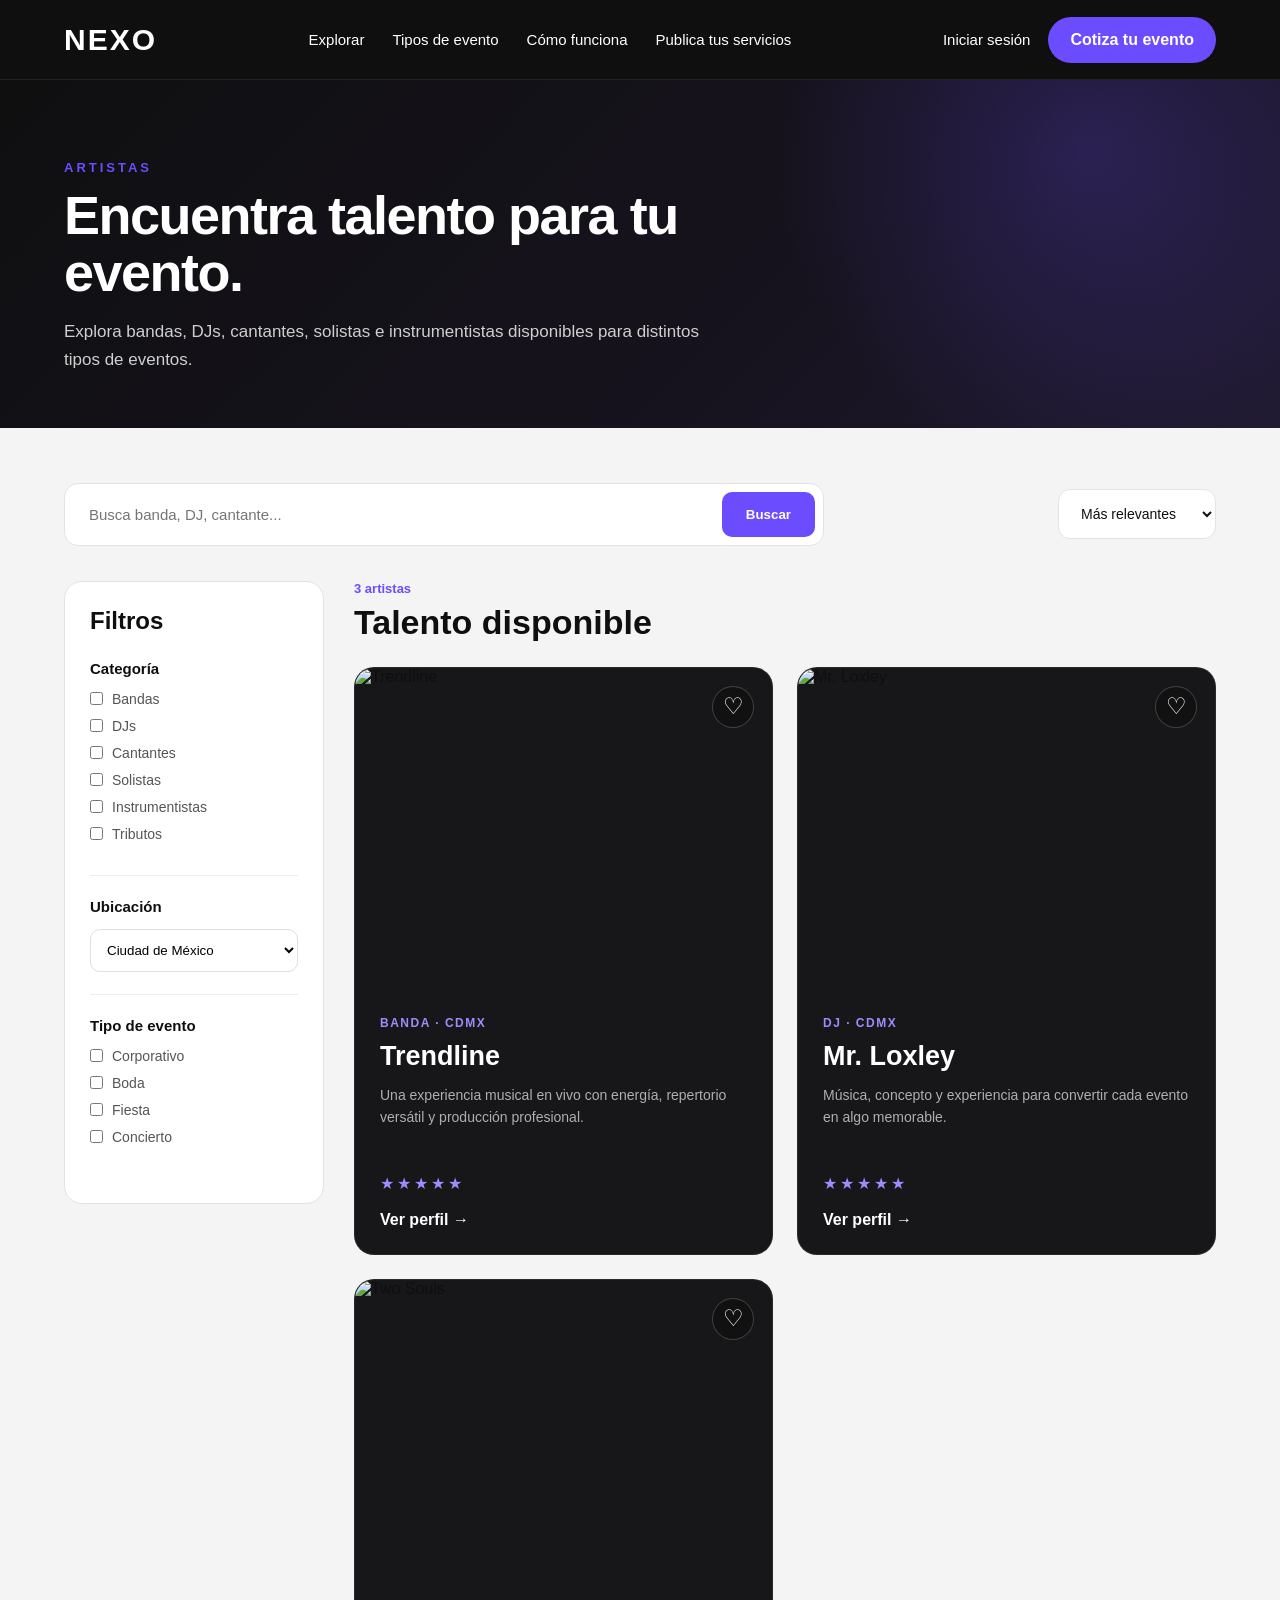
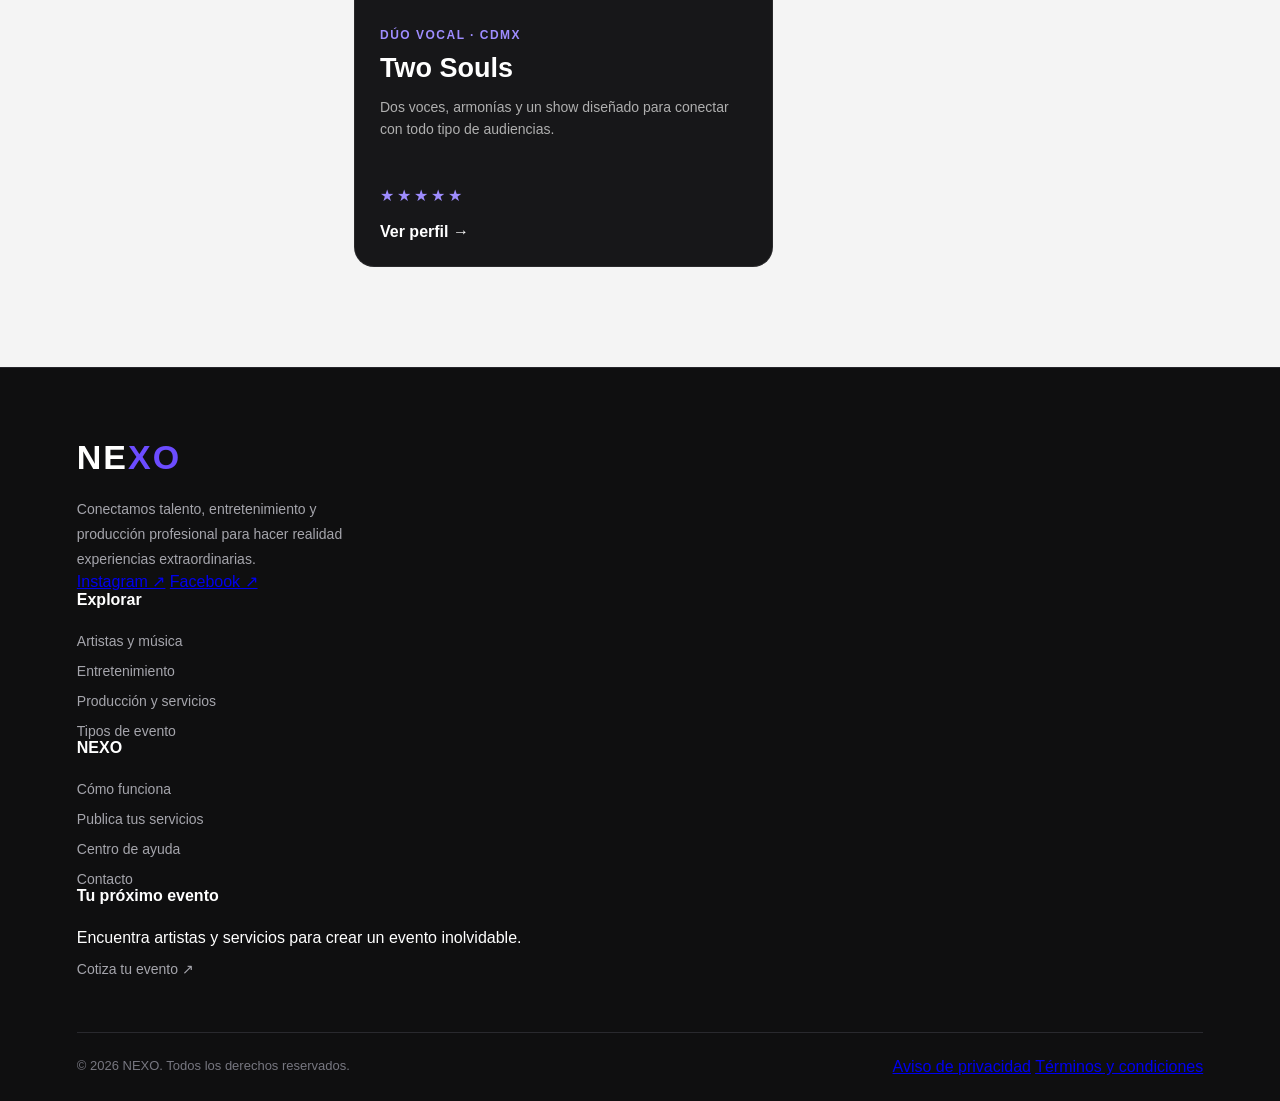
==== pages/artistas.html @ db13a24a "Add files via upload" ====
<!DOCTYPE html>
<html lang="es">

<head>
    <meta charset="UTF-8">
    <meta name="viewport" content="width=device-width, initial-scale=1.0">

    <title>Artistas | NEXO</title>

    <link rel="stylesheet" href="../estilos.css">
</head>

<body>

    <header class="header">

        <a href="../index.html" class="logo">
            NEXO
        </a>

        <nav class="nav">
            <a href="explorar.html">Explorar</a>
            <a href="eventos.html">Tipos de evento</a>
            <a href="como-funciona.html">Cómo funciona</a>
            <a href="proveedores.html">Publica tus servicios</a>
        </nav>

        <div class="header-actions">

            <a href="login.html" class="login">
                Iniciar sesión
            </a>

            <a href="cotizar.html" class="btn-cotizar">
                Cotiza tu evento
            </a>

        </div>

    </header>

    <main>

        <section class="artistas-listado-hero">

            <div class="artistas-listado-contenido">

                <p class="seccion-etiqueta">
                    ARTISTAS
                </p>

                <h1>
                    Encuentra talento para tu evento.
                </h1>

                <p>
                    Explora bandas, DJs, cantantes, solistas e instrumentistas
                    disponibles para distintos tipos de eventos.
                </p>

            </div>

        </section>
		
		<section class="artistas-resultados">

    <div class="artistas-resultados-contenido">

        <div class="artistas-toolbar">

            <div class="artistas-buscador">

                <input
                    type="text"
                    placeholder="Busca banda, DJ, cantante..."
                >

                <button type="button">
                    Buscar
                </button>

            </div>

            <select class="artistas-orden">
                <option>Más relevantes</option>
                <option>Mejor valorados</option>
                <option>Más recientes</option>
            </select>

        </div>


        <div class="artistas-layout">

            <aside class="artistas-filtros">

                <h2>Filtros</h2>

                <div class="filtro-grupo">

                  <h3>Categoría</h3>

                    <label>
                        <input type="checkbox">
                      Bandas
                  </label>

                    <label>
                        <input type="checkbox">
                        DJs
                  </label>

                    <label>
                        <input type="checkbox">
                        Cantantes
                    </label>

                    <label>
                        <input type="checkbox">
                        Solistas
                    </label>

                    <label>
                        <input type="checkbox">
                        Instrumentistas
                    </label>

                    <label>
                        <input type="checkbox">
                        Tributos
                    </label>

                </div>


                <div class="filtro-grupo">

                    <h3>Ubicación</h3>

                    <select>
                        <option>Ciudad de México</option>
                        <option>Estado de México</option>
                        <option>Querétaro</option>
                        <option>Puebla</option>
                    </select>

                </div>


                <div class="filtro-grupo">

                    <h3>Tipo de evento</h3>

                    <label>
                        <input type="checkbox">
                        Corporativo
                    </label>

                    <label>
                        <input type="checkbox">
                        Boda
                    </label>

                    <label>
                        <input type="checkbox">
                        Fiesta
                    </label>

                    <label>
                        <input type="checkbox">
                        Concierto
                    </label>

                </div>

            </aside>


            <div class="artistas-lista">

                <div class="resultados-header">

                    <div>
                        <span class="resultado-cantidad">
                            3 artistas
                        </span>

                        <h2>
                            Talento disponible
                        </h2>
                    </div>
    </div>
			
			<div class="artistas-grid">
				
				<!--TRENDLINE -->

    <article class="artista-card">

        <div class="artista-imagen">

            <img src="../assets/images/trendline.png" alt="Trendline">

            <button class="favorito">
                ♡
            </button>

        </div>

        <div class="artista-info">

            <span class="artista-categoria">
                BANDA · CDMX
            </span>

            <h3>Trendline</h3>

            <p>
                Una experiencia musical en vivo con energía,
                repertorio versátil y producción profesional.
            </p>

            <div class="artista-rating">
                ★★★★★
            </div>

            <a href="perfil-artista.html">
                Ver perfil →
            </a>

        </div>

    </article>
	
				<!--MR. LOXLEY -->

    <article class="artista-card">

        <div class="artista-imagen">

            <img src="../assets/images/mr-loxley.jpg" alt="Mr. Loxley">

            <button class="favorito">
                ♡
            </button>

        </div>

        <div class="artista-info">

            <span class="artista-categoria">
                DJ · CDMX
            </span>

            <h3>Mr. Loxley</h3>

            <p>
                Música, concepto y experiencia para convertir
                cada evento en algo memorable.
            </p>

            <div class="artista-rating">
                ★★★★★
            </div>

            <a href="perfil-artista.html">
                Ver perfil →
            </a>

        </div>

    </article>


				<!--TWO SOULS -->
				
    <article class="artista-card">

        <div class="artista-imagen">

            <img src="../assets/images/two-souls.jpg" alt="Two Souls">

            <button class="favorito">
                ♡
            </button>

        </div>

        <div class="artista-info">

            <span class="artista-categoria">
                DÚO VOCAL · CDMX
            </span>

            <h3>Two Souls</h3>

            <p>
                Dos voces, armonías y un show diseñado
                para conectar con todo tipo de audiencias.
            </p>

            <div class="artista-rating">
                ★★★★★
            </div>

            <a href="perfil-artista.html">
                Ver perfil →
            </a>

        </div>

    </article>

</div>

</section>

    </main>
		
		<!-- =====================================
     FOOTER NEXO
===================================== -->

<footer class="nexo-footer">

    <div class="nexo-footer-contenedor">

        <div class="nexo-footer-grid">

            <!-- MARCA -->
            <div class="nexo-footer-marca">

                <a href="../index.html" class="nexo-footer-logo">
                    NE<span>XO</span>
                </a>

                <p>
                    Conectamos talento, entretenimiento y
                    producción profesional para hacer
                    realidad experiencias extraordinarias.
                </p>

                <div class="nexo-footer-redes">
                    <a href="#" aria-label="Instagram">Instagram ↗</a>
                    <a href="#" aria-label="Facebook">Facebook ↗</a>
                </div>

            </div>

            <!-- EXPLORAR -->
            <div class="nexo-footer-columna">

                <h3>Explorar</h3>

                <a href="artistas.html">Artistas y música</a>
                <a href="explorar.html?categoria=entretenimiento">Entretenimiento</a>
                <a href="produccion.html">Producción y servicios</a>
                <a href="eventos.html">Tipos de evento</a>

            </div>

            <!-- NEXO -->
            <div class="nexo-footer-columna">

                <h3>NEXO</h3>

                <a href="como-funciona.html">Cómo funciona</a>
                <a href="proveedores.html">Publica tus servicios</a>
                <a href="ayuda.html">Centro de ayuda</a>
                <a href="contacto.html">Contacto</a>

            </div>

            <!-- CONTRATACIÓN -->
            <div class="nexo-footer-columna">

                <h3>Tu próximo evento</h3>

                <p>
                    Encuentra artistas y servicios
                    para crear un evento inolvidable.
                </p>

                <a href="cotizar.html" class="nexo-footer-boton">
                    Cotiza tu evento ↗
                </a>

            </div>

        </div>

        <div class="nexo-footer-inferior">

            <p>© 2026 NEXO. Todos los derechos reservados.</p>

            <div>
                <a href="privacidad.html">Aviso de privacidad</a>
                <a href="terminos.html">Términos y condiciones</a>
            </div>

        </div>

    </div>

</footer>
	

</body>

</html>
---- estilos.css ----
/* =========================
   NEXO - ESTILOS GENERALES
========================= */

* {
    margin: 0;
    padding: 0;
    box-sizing: border-box;
}

body {
    background-color: #0F0F10;
    color: #FFFFFF;
    font-family: Arial, sans-serif;
}

h1 {
    color: #9E8CFF;
}

/* =========================
   HEADER
========================= */

.header {
    width: 100%;
    min-height: 80px;
    padding: 0 5%;
    display: flex;
    align-items: center;
    justify-content: space-between;
    gap: 30px;
    background-color: #0F0F10;
    border-bottom: 1px solid rgba(255, 255, 255, 0.08);
}

.logo {
    color: #FFFFFF;
    text-decoration: none;
    font-size: 30px;
    font-weight: 800;
    letter-spacing: 2px;
}

.nav {
    display: flex;
    align-items: center;
    gap: 28px;
}

.nav a {
    color: #FFFFFF;
    text-decoration: none;
    font-size: 15px;
    transition: 0.3s;
}

.nav a:hover {
    color: #9E8CFF;
}

.header-actions {
    display: flex;
    align-items: center;
    gap: 18px;
}

.login {
    color: #FFFFFF;
    text-decoration: none;
    font-size: 15px;
}

.btn-cotizar {
    background-color: #6C4CFF;
    color: #FFFFFF;
    text-decoration: none;
    padding: 14px 22px;
    border-radius: 999px;
    font-weight: 600;
    transition: 0.3s;
}

.btn-cotizar:hover {
    background-color: #9E8CFF;
}


/* =========================
   HERO
========================= */

.hero {
    min-height: 620px;
    padding: 90px 5%;
    display: flex;
    align-items: center;
    background:
        radial-gradient(circle at 80% 20%, rgba(108, 76, 255, 0.35), transparent 30%),
        linear-gradient(135deg, #0F0F10 0%, #17131F 55%, #211A33 100%);
}

.hero-contenido {
    width: 100%;
    max-width: 1180px;
    margin: 0 auto;
}

.hero-etiqueta {
    margin-bottom: 18px;
    color: #9E8CFF;
    font-size: 14px;
    font-weight: 700;
    letter-spacing: 3px;
}

.hero h1 {
    max-width: 850px;
    margin-bottom: 24px;
    color: #FFFFFF;
    font-size: 68px;
    line-height: 1.05;
    letter-spacing: -2px;
}

.hero-texto {
    max-width: 620px;
    margin-bottom: 42px;
    color: #CFCFCF;
    font-size: 20px;
    line-height: 1.5;
}

/* BUSCADOR DEL HERO */

.buscador {
    max-width: 1000px;
    padding: 12px;
    display: flex;
    align-items: center;
    gap: 10px;
    background-color: #FFFFFF;
    border-radius: 18px;
}

.campo-busqueda {
    flex: 1;
    padding: 4px 18px;
}

.campo-busqueda + .campo-busqueda {
    border-left: 1px solid #E4E4E4;
}

.campo-busqueda label {
    display: block;
    margin-bottom: 6px;
    color: #0F0F10;
    font-size: 13px;
    font-weight: 700;
}

.campo-busqueda input {
    width: 100%;
    border: none;
    outline: none;
    color: #0F0F10;
    font-size: 16px;
}

.campo-busqueda input::placeholder {
    color: #8B8B8B;
}

.buscador button {
    min-width: 140px;
    padding: 18px 24px;
    border: none;
    border-radius: 12px;
    background-color: #6C4CFF;
    color: #FFFFFF;
    font-size: 15px;
    font-weight: 700;
    cursor: pointer;
}

.buscador button:hover {
    background-color: #9E8CFF;
}

/* =========================
   CATEGORÍAS
========================= */

.categorias {
    padding: 100px 5%;
    background-color: #F4F4F4;
    color: #0F0F10;
}

.categorias-contenido {
    max-width: 1180px;
    margin: 0 auto;
}

.seccion-etiqueta {
    margin-bottom: 12px;
    color: #6C4CFF;
    font-size: 13px;
    font-weight: 700;
    letter-spacing: 3px;
}

.categorias h2 {
    max-width: 650px;
    margin-bottom: 50px;
    font-size: 46px;
    line-height: 1.1;
    letter-spacing: -1px;
}

/* CONTENEDOR DE TARJETAS */

.categorias-grid {
    display: grid;
    grid-template-columns: repeat(4, 1fr);
    gap: 18px;
}

/* TARJETA */

.categoria-card {
    min-height: 280px;
    padding: 30px;
    display: flex;
    flex-direction: column;
    background-color: #FFFFFF;
    border: 1px solid #E6E6E6;
    border-radius: 18px;
    transition: 0.3s;
    cursor: pointer;
}

.categoria-card:hover {
    transform: translateY(-8px);
    border-color: #9E8CFF;
    box-shadow: 0 18px 40px rgba(15, 15, 16, 0.10);
}

/* NÚMEROS */

.categoria-numero {
    margin-bottom: auto;
    color: #6C4CFF;
    font-size: 14px;
    font-weight: 700;
}

/* TÍTULO */

.categoria-card h3 {
    margin-bottom: 12px;
    font-size: 25px;
}

/* DESCRIPCIÓN */

.categoria-card p {
    color: #686868;
    font-size: 15px;
    line-height: 1.6;
}

/* =========================
   ARTISTAS DESTACADOS
========================= */

.artistas-destacados {
    padding: 100px 5%;
    background-color: #0F0F10;
}

.artistas-contenido {
    max-width: 1180px;
    margin: 0 auto;
}

/* ENCABEZADO */

.artistas-header {
    margin-bottom: 45px;
    display: flex;
    align-items: end;
    justify-content: space-between;
    gap: 20px;
}

.artistas-header h2 {
    margin-top: 8px;
    color: #FFFFFF;
    font-size: 46px;
    line-height: 1.1;
}

.ver-todos {
    color: #9E8CFF;
    text-decoration: none;
    font-weight: 600;
}

.ver-todos:hover {
    color: #FFFFFF;
}

/* GRID */

.artistas-grid {
    display: grid;
    grid-template-columns: repeat(3, 1fr);
    gap: 24px;
}

/* TARJETAS */

.artista-card {
    overflow: hidden;
    background-color: #171719;
    border: 1px solid rgba(255, 255, 255, 0.08);
    border-radius: 20px;
    transition: 0.3s;
}

.artista-card:hover {
    transform: translateY(-8px);
    border-color: rgba(158, 140, 255, 0.45);
}

/* FOTO */

.artista-imagen {
    position: relative;
    height: 320px;
    overflow: hidden;
}

.artista-imagen img {
    width: 100%;
    height: 100%;
    object-fit: cover;
    display: block;
    transition: 0.4s;
}

.artista-card:hover .artista-imagen img {
    transform: scale(1.04);
}

/* FAVORITOS */

.favorito {
    position: absolute;
    top: 18px;
    right: 18px;
    width: 42px;
    height: 42px;
    border: 1px solid rgba(255, 255, 255, 0.2);
    border-radius: 50%;
    background-color: rgba(15, 15, 16, 0.65);
    color: #FFFFFF;
    font-size: 23px;
    cursor: pointer;
}

/* INFORMACIÓN */

.artista-info {
    padding: 25px;
}

.artista-categoria {
    color: #9E8CFF;
    font-size: 12px;
    font-weight: 700;
    letter-spacing: 1.5px;
}

.artista-info h3 {
    margin: 10px 0 12px;
    color: #FFFFFF;
    font-size: 27px;
}

.artista-info p {
    min-height: 72px;
    margin-bottom: 18px;
    color: #AFAFAF;
    font-size: 14px;
    line-height: 1.6;
}

.artista-rating {
    margin-bottom: 18px;
    color: #9E8CFF;
    letter-spacing: 3px;
}

.artista-info a {
    color: #FFFFFF;
    text-decoration: none;
    font-weight: 600;
}

.artista-info a:hover {
    color: #9E8CFF;
}

/* =========================
   PRODUCCIÓN
========================= */

.produccion {
    padding: 100px 5%;
    background-color: #F4F4F4;
    color: #0F0F10;
}

.produccion-contenido {
    max-width: 1180px;
    margin: 0 auto;
}

.produccion-header {
    margin-bottom: 50px;
}

.produccion-header h2 {
    max-width: 760px;
    margin-top: 10px;
    font-size: 46px;
    line-height: 1.1;
    letter-spacing: -1px;
}

/* GRID */

.produccion-grid {
    display: grid;
    grid-template-columns: repeat(4, 1fr);
    gap: 18px;
}

/* TARJETAS */

.produccion-card {
    min-height: 300px;
    padding: 30px;
    display: flex;
    flex-direction: column;
    background-color: #FFFFFF;
    border: 1px solid #E5E5E5;
    border-radius: 18px;
    transition: 0.3s;
}

.produccion-card:hover {
    transform: translateY(-8px);
    border-color: #9E8CFF;
    box-shadow: 0 18px 40px rgba(15, 15, 16, 0.10);
}

.produccion-numero {
    margin-bottom: 55px;
    color: #6C4CFF;
    font-size: 14px;
    font-weight: 700;
}

.produccion-card h3 {
    margin-bottom: 14px;
    font-size: 26px;
}

.produccion-card p {
    margin-bottom: 25px;
    color: #686868;
    font-size: 15px;
    line-height: 1.6;
}

.produccion-card a {
    margin-top: auto;
    color: #6C4CFF;
    text-decoration: none;
    font-weight: 700;
}

.produccion-card a:hover {
    color: #0F0F10;
}

/* =========================
   TIPOS DE EVENTO
========================= */

.tipos-evento {
    padding: 100px 5%;
    background-color: #0F0F10;
}

.tipos-evento-contenido {
    max-width: 1180px;
    margin: 0 auto;
}

.tipos-evento-header {
    margin-bottom: 50px;
}

.tipos-evento-header h2 {
    max-width: 760px;
    margin-top: 10px;
    color: #FFFFFF;
    font-size: 46px;
    line-height: 1.1;
    letter-spacing: -1px;
}

/* GRID */

.tipos-evento-grid {
    display: grid;
    grid-template-columns: repeat(3, 1fr);
    gap: 18px;
}

/* TARJETAS */

.evento-card {
    min-height: 240px;
    padding: 28px;
    display: flex;
    flex-direction: column;
    justify-content: flex-end;
    background:
        linear-gradient(
            180deg,
            rgba(108, 76, 255, 0.08),
            rgba(108, 76, 255, 0.24)
        ),
        #171719;
    border: 1px solid rgba(255, 255, 255, 0.08);
    border-radius: 18px;
    transition: 0.3s;
}

.evento-card:hover {
    transform: translateY(-8px);
    border-color: rgba(158, 140, 255, 0.5);
}

.evento-card h3 {
    margin-bottom: 14px;
    color: #FFFFFF;
    font-size: 27px;
}

.evento-card a {
    color: #9E8CFF;
    text-decoration: none;
    font-weight: 700;
}

.evento-card a:hover {
    color: #FFFFFF;
}

/* =========================
   CÓMO FUNCIONA
========================= */

.como-funciona {
    padding: 100px 5%;
    background-color: #F4F4F4;
    color: #0F0F10;
}

.como-funciona-contenido {
    max-width: 1180px;
    margin: 0 auto;
}

.como-funciona-header {
    margin-bottom: 50px;
}

.como-funciona-header h2 {
    max-width: 760px;
    margin-top: 10px;
    font-size: 46px;
    line-height: 1.1;
    letter-spacing: -1px;
}

/* GRID DE PASOS */

.pasos-grid {
    display: grid;
    grid-template-columns: repeat(4, 1fr);
    gap: 18px;
}

/* TARJETAS */

.paso-card {
    min-height: 260px;
    padding: 30px;
    background-color: #FFFFFF;
    border: 1px solid #E5E5E5;
    border-radius: 18px;
    transition: 0.3s;
}

.paso-card:hover {
    transform: translateY(-6px);
    border-color: #9E8CFF;
    box-shadow: 0 18px 40px rgba(15, 15, 16, 0.08);
}

.paso-numero {
    display: inline-block;
    margin-bottom: 45px;
    color: #6C4CFF;
    font-size: 14px;
    font-weight: 700;
}

.paso-card h3 {
    margin-bottom: 14px;
    font-size: 23px;
    line-height: 1.2;
}

.paso-card p {
    color: #686868;
    font-size: 15px;
    line-height: 1.6;
}

/* =========================
   CTA COTIZA TU EVENTO
========================= */

.cta-cotiza {
    padding: 110px 5%;
    background:
        radial-gradient(circle at 20% 30%, rgba(158, 140, 255, 0.25), transparent 30%),
        linear-gradient(135deg, #18131F 0%, #24183B 50%, #0F0F10 100%);
}

.cta-cotiza-contenido {
    max-width: 900px;
    margin: 0 auto;
    text-align: center;
}

.cta-cotiza h2 {
    margin: 12px 0 20px;
    color: #FFFFFF;
    font-size: 54px;
    line-height: 1.05;
    letter-spacing: -1px;
}

.cta-cotiza-contenido > p:not(.seccion-etiqueta) {
    max-width: 650px;
    margin: 0 auto 34px;
    color: #CFCFCF;
    font-size: 18px;
    line-height: 1.6;
}

.cta-boton {
    display: inline-block;
    padding: 16px 28px;
    background-color: #6C4CFF;
    color: #FFFFFF;
    text-decoration: none;
    border-radius: 999px;
    font-weight: 700;
    transition: 0.3s;
}

.cta-boton:hover {
    background-color: #9E8CFF;
    transform: translateY(-3px);
}

/* =========================
   FOOTER
========================= */

.footer {
    padding: 70px 5% 30px;
    background-color: #09090A;
    color: #FFFFFF;
    border-top: 1px solid rgba(255, 255, 255, 0.08);
}

.footer-contenido {
    max-width: 1180px;
    margin: 0 auto 60px;
    display: grid;
    grid-template-columns: 2fr 1fr 1fr 1fr;
    gap: 60px;
}

/* MARCA */

.footer-logo {
    display: inline-block;
    margin-bottom: 18px;
    color: #FFFFFF;
    text-decoration: none;
    font-size: 30px;
    font-weight: 800;
    letter-spacing: 2px;
}

.footer-marca p {
    max-width: 300px;
    color: #888888;
    font-size: 14px;
    line-height: 1.7;
}

/* COLUMNAS */

.footer-columna {
    display: flex;
    flex-direction: column;
    gap: 13px;
}

.footer-columna h4 {
    margin-bottom: 8px;
    color: #FFFFFF;
    font-size: 14px;
}

.footer-columna a {
    color: #888888;
    text-decoration: none;
    font-size: 14px;
    transition: 0.3s;
}

.footer-columna a:hover {
    color: #9E8CFF;
}

/* PARTE INFERIOR */

.footer-bottom {
    max-width: 1180px;
    margin: 0 auto;
    padding-top: 25px;
    display: flex;
    justify-content: space-between;
    align-items: center;
    border-top: 1px solid rgba(255, 255, 255, 0.08);
}

.footer-bottom p {
    color: #666666;
    font-size: 13px;
}

.footer-legal {
    display: flex;
    gap: 24px;
}

.footer-legal a {
    color: #666666;
    text-decoration: none;
    font-size: 13px;
}

.footer-legal a:hover {
    color: #9E8CFF;
}

/* =========================
   RESPONSIVE
========================= */

@media (max-width: 900px) {

    .header {
        flex-wrap: wrap;
        padding: 20px 5%;
    }

    .nav {
        order: 3;
        width: 100%;
        flex-wrap: wrap;
        gap: 16px;
    }

    .header-actions {
        margin-left: auto;
    }

    .hero {
        min-height: auto;
        padding: 70px 5%;
    }

    .hero h1 {
        font-size: 50px;
    }

    .buscador {
        flex-direction: column;
        align-items: stretch;
    }

    .campo-busqueda + .campo-busqueda {
        border-left: none;
        border-top: 1px solid #E4E4E4;
        padding-top: 15px;
    }

    .categorias-grid,
    .produccion-grid,
    .pasos-grid {
        grid-template-columns: repeat(2, 1fr);
    }

    .artistas-grid,
    .tipos-evento-grid {
        grid-template-columns: repeat(2, 1fr);
    }

    .footer-contenido {
        grid-template-columns: repeat(2, 1fr);
    }
}

@media (max-width: 600px) {

    .header {
        align-items: flex-start;
    }

    .logo {
        font-size: 26px;
    }

    .header-actions {
        width: 100%;
        margin-left: 0;
        justify-content: space-between;
    }

    .nav {
        flex-direction: column;
        align-items: flex-start;
    }

    .hero {
        padding: 60px 5%;
    }

    .hero h1 {
        font-size: 40px;
        letter-spacing: -1px;
    }

    .hero-texto {
        font-size: 17px;
    }

    .categorias h2,
    .artistas-header h2,
    .produccion-header h2,
    .tipos-evento-header h2,
    .como-funciona-header h2 {
        font-size: 36px;
    }

    .categorias-grid,
    .artistas-grid,
    .produccion-grid,
    .tipos-evento-grid,
    .pasos-grid {
        grid-template-columns: 1fr;
    }

    .artistas-header {
        align-items: flex-start;
        flex-direction: column;
    }

    .cta-cotiza h2 {
        font-size: 42px;
    }

    .footer-contenido {
        grid-template-columns: 1fr;
        gap: 35px;
    }

    .footer-bottom {
        flex-direction: column;
        align-items: flex-start;
        gap: 15px;
    }
}

/* =========================
   EXPLORAR - HERO
========================= */

.explorar-hero {
    padding: 90px 5%;
    background:
        radial-gradient(circle at 85% 15%, rgba(108, 76, 255, 0.25), transparent 28%),
        linear-gradient(135deg, #0F0F10 0%, #17131F 60%, #211A33 100%);
}

.explorar-hero-contenido {
    max-width: 1180px;
    margin: 0 auto;
}

.explorar-hero h1 {
    max-width: 820px;
    margin: 12px 0 20px;
    color: #FFFFFF;
    font-size: 58px;
    line-height: 1.05;
    letter-spacing: -1.5px;
}

.explorar-hero-texto {
    max-width: 650px;
    margin-bottom: 36px;
    color: #CFCFCF;
    font-size: 18px;
    line-height: 1.6;
}

/* BUSCADOR */

.explorar-buscador {
    max-width: 780px;
    padding: 10px;
    display: flex;
    gap: 10px;
    background-color: #FFFFFF;
    border-radius: 16px;
}

.explorar-buscador input {
    flex: 1;
    padding: 0 18px;
    border: none;
    outline: none;
    font-size: 16px;
    color: #0F0F10;
}

.explorar-buscador input::placeholder {
    color: #8B8B8B;
}

.explorar-buscador button {
    padding: 17px 28px;
    border: none;
    border-radius: 11px;
    background-color: #6C4CFF;
    color: #FFFFFF;
    font-weight: 700;
    cursor: pointer;
    transition: 0.3s;
}

.explorar-buscador button:hover {
    background-color: #9E8CFF;
}

/* =========================
   EXPLORAR - CATEGORÍAS
========================= */

.explorar-categorias {
    padding: 100px 5%;
    background-color: #F4F4F4;
    color: #0F0F10;
}

.explorar-categorias-contenido {
    max-width: 1180px;
    margin: 0 auto;
}

.explorar-categorias h2 {
    margin: 10px 0 45px;
    font-size: 46px;
    line-height: 1.1;
    letter-spacing: -1px;
}

/* GRID */

.explorar-categorias-grid {
    display: grid;
    grid-template-columns: repeat(3, 1fr);
    gap: 20px;
}

/* TARJETAS */

.explorar-categoria-card {
    min-height: 330px;
    padding: 30px;
    display: flex;
    flex-direction: column;
    justify-content: space-between;

    background-color: #FFFFFF;
    border: 1px solid #E5E5E5;
    border-radius: 20px;

    color: #0F0F10;
    text-decoration: none;

    transition: 0.3s;
}

.explorar-categoria-card:hover {
    transform: translateY(-8px);
    border-color: #9E8CFF;
    box-shadow: 0 20px 45px rgba(15, 15, 16, 0.10);
}

.explorar-numero {
    color: #6C4CFF;
    font-size: 14px;
    font-weight: 700;
}

.explorar-categoria-card h3 {
    margin-bottom: 14px;
    font-size: 30px;
}

.explorar-categoria-card p {
    margin-bottom: 24px;
    color: #686868;
    font-size: 15px;
    line-height: 1.6;
}

.explorar-link {
    color: #6C4CFF;
    font-weight: 700;
}

/* =========================
   EXPLORAR - CATEGORÍAS RÁPIDAS
========================= */

.categorias-rapidas {
    padding: 90px 5%;
    background-color: #FFFFFF;
    color: #0F0F10;
}

.categorias-rapidas-contenido {
    max-width: 1180px;
    margin: 0 auto;
}

.categorias-rapidas-header {
    margin-bottom: 35px;
}

.categorias-rapidas-header h2 {
    margin-top: 10px;
    font-size: 42px;
    line-height: 1.1;
}

/* BOTONES / CATEGORÍAS */

.categorias-rapidas-grid {
    display: flex;
    flex-wrap: wrap;
    gap: 12px;
}

.categoria-rapida {
    padding: 15px 22px;

    background-color: #F4F4F4;
    border: 1px solid #E4E4E4;
    border-radius: 999px;

    color: #0F0F10;
    text-decoration: none;
    font-size: 15px;
    font-weight: 600;

    transition: 0.3s;
}

.categoria-rapida:hover {
    background-color: #6C4CFF;
    border-color: #6C4CFF;
    color: #FFFFFF;
    transform: translateY(-3px);
}


/* =========================
   ARTISTAS - HERO LISTADO
========================= */

.artistas-listado-hero {
    padding: 80px 5% 55px;
    background:
        radial-gradient(circle at 85% 20%, rgba(108, 76, 255, 0.22), transparent 28%),
        linear-gradient(135deg, #0F0F10 0%, #17131F 65%, #211A33 100%);
}

.artistas-listado-contenido {
    max-width: 1180px;
    margin: 0 auto;
}

.artistas-listado-contenido h1 {
    max-width: 780px;
    margin: 10px 0 18px;
    color: #FFFFFF;
    font-size: 54px;
    line-height: 1.05;
    letter-spacing: -1.5px;
}

.artistas-listado-contenido > p:not(.seccion-etiqueta) {
    max-width: 650px;
    color: #CFCFCF;
    font-size: 17px;
    line-height: 1.6;
}

/* =========================
   ARTISTAS - RESULTADOS Y FILTROS
========================= */

.artistas-resultados {
    padding: 55px 5% 100px;
    background-color: #F4F4F4;
    color: #0F0F10;
}

.artistas-resultados-contenido {
    max-width: 1180px;
    margin: 0 auto;
}

/* TOOLBAR */

.artistas-toolbar {
    margin-bottom: 35px;
    display: flex;
    align-items: center;
    justify-content: space-between;
    gap: 20px;
}

.artistas-buscador {
    flex: 1;
    max-width: 760px;
    padding: 8px;
    display: flex;
    gap: 8px;
    background-color: #FFFFFF;
    border: 1px solid #E3E3E3;
    border-radius: 14px;
}

.artistas-buscador input {
    flex: 1;
    padding: 0 16px;
    border: none;
    outline: none;
    font-size: 15px;
}

.artistas-buscador button {
    padding: 15px 24px;
    border: none;
    border-radius: 10px;
    background-color: #6C4CFF;
    color: #FFFFFF;
    font-weight: 700;
    cursor: pointer;
}

.artistas-orden {
    padding: 15px 18px;
    border: 1px solid #E3E3E3;
    border-radius: 12px;
    background-color: #FFFFFF;
    color: #0F0F10;
    font-size: 14px;
}

/* LAYOUT */

.artistas-layout {
    display: grid;
    grid-template-columns: 260px 1fr;
    gap: 30px;
}

/* FILTROS */

.artistas-filtros {
    align-self: start;
    padding: 25px;
    background-color: #FFFFFF;
    border: 1px solid #E3E3E3;
    border-radius: 18px;
}

.artistas-filtros h2 {
    margin-bottom: 25px;
    font-size: 24px;
}

.filtro-grupo {
    padding: 22px 0;
    border-top: 1px solid #EEEEEE;
}

.filtro-grupo:first-of-type {
    border-top: none;
    padding-top: 0;
}

.filtro-grupo h3 {
    margin-bottom: 14px;
    font-size: 15px;
}

.filtro-grupo label {
    margin-bottom: 11px;
    display: flex;
    align-items: center;
    gap: 9px;
    color: #555555;
    font-size: 14px;
    cursor: pointer;
}

.filtro-grupo input {
    accent-color: #6C4CFF;
}

.filtro-grupo select {
    width: 100%;
    padding: 12px;
    border: 1px solid #DFDFDF;
    border-radius: 10px;
    background-color: #FFFFFF;
}

/* RESULTADOS */

.artistas-lista {
    min-width: 0;
}

.resultados-header {
    margin-bottom: 25px;
}

.resultado-cantidad {
    display: block;
    margin-bottom: 7px;
    color: #6C4CFF;
    font-size: 13px;
    font-weight: 700;
}

.resultados-header h2 {
    font-size: 34px;
}

.artistas-lista .artistas-grid {
    grid-template-columns: repeat(2, 1fr);
}

/* =========================
   ARTISTAS - RESPONSIVE
========================= */

@media (max-width: 900px) {

    .artistas-layout {
        grid-template-columns: 1fr;
    }

    .artistas-filtros {
        width: 100%;
    }

    .artistas-lista .artistas-grid {
        grid-template-columns: repeat(2, 1fr);
    }

}


@media (max-width: 600px) {

    .artistas-listado-contenido h1 {
        font-size: 40px;
    }

    .artistas-toolbar {
        flex-direction: column;
        align-items: stretch;
    }

    .artistas-buscador {
        width: 100%;
    }

    .artistas-orden {
        width: 100%;
    }

    .artistas-lista .artistas-grid {
        grid-template-columns: 1fr;
    }

}

/* =========================
   PERFIL DE ARTISTA - HERO
========================= */

.perfil-hero {
    position: relative;
    min-height: 620px;
    overflow: hidden;
    display: flex;
    align-items: flex-end;
    background-color: #0F0F10;
}

.perfil-hero-imagen {
    position: absolute;
    inset: 0;
}

.perfil-hero-imagen img {
    width: 100%;
    height: 100%;
    object-fit: cover;
    object-position: center;
    display: block;
}

.perfil-hero-overlay {
    position: absolute;
    inset: 0;
    background:
        linear-gradient(
            90deg,
            rgba(15, 15, 16, 0.95) 0%,
            rgba(15, 15, 16, 0.72) 40%,
            rgba(15, 15, 16, 0.25) 70%,
            rgba(15, 15, 16, 0.15) 100%
        ),
        linear-gradient(
            0deg,
            rgba(15, 15, 16, 0.82) 0%,
            rgba(15, 15, 16, 0.10) 50%
        );
}

.perfil-hero-contenido {
    position: relative;
    z-index: 2;

    width: 100%;
    max-width: 1180px;

    margin: 0 auto;
    padding: 90px 5%;
}

.perfil-categoria {
    display: inline-block;
    margin-bottom: 14px;

    color: #9E8CFF;
    font-size: 13px;
    font-weight: 700;
    letter-spacing: 2px;
}

.perfil-hero h1 {
    margin-bottom: 18px;
    color: #FFFFFF;
    font-size: 72px;
    line-height: 1;
    letter-spacing: -2px;
}

.perfil-descripcion-corta {
    max-width: 620px;
    margin-bottom: 30px;

    color: #D4D4D4;
    font-size: 18px;
    line-height: 1.6;
}

/* BOTONES */

.perfil-acciones {
    display: flex;
    flex-wrap: wrap;
    gap: 14px;
}

.perfil-btn-principal {
    display: inline-block;
    padding: 16px 26px;

    background-color: #6C4CFF;
    color: #FFFFFF;

    text-decoration: none;
    border-radius: 999px;

    font-weight: 700;
    transition: 0.3s;
}

.perfil-btn-principal:hover {
    background-color: #9E8CFF;
    transform: translateY(-3px);
}

.perfil-btn-secundario {
    padding: 16px 24px;

    border: 1px solid rgba(255, 255, 255, 0.28);
    border-radius: 999px;

    background-color: rgba(15, 15, 16, 0.40);
    color: #FFFFFF;

    font-size: 15px;
    font-weight: 700;

    cursor: pointer;
    backdrop-filter: blur(10px);
}


/* =========================
   PERFIL DE ARTISTA - RESUMEN
========================= */

.perfil-resumen {
    padding: 90px 5%;
    background-color: #F4F4F4;
    color: #0F0F10;
}

.perfil-resumen-contenido {
    max-width: 1180px;
    margin: 0 auto;
}

/* DATOS RÁPIDOS */

.perfil-datos {
    margin-bottom: 70px;
    padding: 28px;

    display: grid;
    grid-template-columns: repeat(4, 1fr);
    gap: 20px;

    background-color: #FFFFFF;
    border: 1px solid #E5E5E5;
    border-radius: 20px;
}

.perfil-dato {
    padding-right: 20px;
    border-right: 1px solid #EAEAEA;
}

.perfil-dato:last-child {
    border-right: none;
}

.perfil-dato span {
    display: block;
    margin-bottom: 8px;

    color: #777777;
    font-size: 12px;
    font-weight: 700;
    letter-spacing: 1px;
    text-transform: uppercase;
}

.perfil-dato strong {
    color: #0F0F10;
    font-size: 16px;
    line-height: 1.4;
}

/* SOBRE EL ARTISTA */

.perfil-sobre {
    max-width: 800px;
}

.perfil-sobre h2 {
    margin: 10px 0 24px;

    font-size: 46px;
    line-height: 1.1;
    letter-spacing: -1px;
}

.perfil-sobre p:not(.seccion-etiqueta) {
    margin-bottom: 18px;

    color: #5F5F5F;
    font-size: 17px;
    line-height: 1.8;
}

/* =========================
   PERFIL DE ARTISTA - MEDIA
========================= */

.perfil-media {
    padding: 90px 5%;
    background-color: #0F0F10;
}

.perfil-media-contenido {
    max-width: 1180px;
    margin: 0 auto;
}

.perfil-media-header {
    margin-bottom: 40px;
}

.perfil-media-header h2 {
    margin-top: 10px;
    color: #FFFFFF;
    font-size: 46px;
    line-height: 1.1;
    letter-spacing: -1px;
}

/* GALERÍA */

.perfil-galeria {
    display: grid;
    grid-template-columns: 2fr 1fr;
	grid-template-rows: 260px 260px;
    gap: 16px;
    margin-bottom: 40px;
}

.perfil-galeria img {
    width: 100%;
    height: 100%;
    object-fit: cover;
    display: block;
    border-radius: 18px;
}

.perfil-galeria img:first-child {
    grid-row: 1 / 3;
}

/* VIDEO */

.perfil-video {
    margin-top: 20px;
}

.perfil-video-placeholder {
    min-height: 380px;
    padding: 30px;

    display: flex;
    flex-direction: column;
    align-items: center;
    justify-content: center;

    background:
        linear-gradient(
            rgba(15, 15, 16, 0.45),
            rgba(15, 15, 16, 0.75)
        ),
        #1B1B1E;

    border: 1px solid rgba(255, 255, 255, 0.08);
    border-radius: 20px;
}

.perfil-video-placeholder span {
    margin-bottom: 20px;
    color: #9E8CFF;
    font-size: 13px;
    font-weight: 700;
    letter-spacing: 3px;
}

.perfil-video-placeholder button {
    padding: 16px 26px;

    border: none;
    border-radius: 999px;

    background-color: #6C4CFF;
    color: #FFFFFF;

    font-size: 15px;
    font-weight: 700;
    cursor: pointer;

    transition: 0.3s;
}

.perfil-video-placeholder button:hover {
    background-color: #9E8CFF;
    transform: translateY(-3px);
}

/* =========================
   PERFIL DE ARTISTA - OFERTA
========================= */

.perfil-oferta {
    padding: 90px 5%;
    background-color: #F4F4F4;
    color: #0F0F10;
}

.perfil-oferta-contenido {
    max-width: 1180px;
    margin: 0 auto;
}

/* REPERTORIO */

.perfil-repertorio {
    margin-bottom: 70px;
}

.perfil-repertorio h2 {
    max-width: 760px;
    margin: 10px 0 28px;
    font-size: 46px;
    line-height: 1.1;
    letter-spacing: -1px;
}

.repertorio-lista {
    display: flex;
    flex-wrap: wrap;
    gap: 12px;
    margin-bottom: 24px;
}

.repertorio-lista span {
    padding: 12px 18px;
    background-color: #FFFFFF;
    border: 1px solid #E4E4E4;
    border-radius: 999px;
    color: #0F0F10;
    font-size: 14px;
    font-weight: 600;
}

.repertorio-descripcion {
    max-width: 720px;
    color: #666666;
    font-size: 16px;
    line-height: 1.7;
}

/* SHOWS */

.perfil-shows {
    padding-top: 60px;
    border-top: 1px solid #DDDDDD;
}

.shows-grid {
    margin-top: 28px;
    display: grid;
    grid-template-columns: repeat(2, 1fr);
    gap: 20px;
}

.show-card {
    min-height: 280px;
    padding: 30px;
    display: flex;
    flex-direction: column;
    background-color: #FFFFFF;
    border: 1px solid #E4E4E4;
    border-radius: 20px;
    transition: 0.3s;
}

.show-card:hover {
    transform: translateY(-6px);
    border-color: #9E8CFF;
    box-shadow: 0 18px 40px rgba(15, 15, 16, 0.08);
}

.show-numero {
    margin-bottom: 45px;
    color: #6C4CFF;
    font-size: 13px;
    font-weight: 700;
}

.show-card h3 {
    margin-bottom: 14px;
    font-size: 27px;
}

.show-card p {
    margin-bottom: 24px;
    color: #666666;
    font-size: 15px;
    line-height: 1.6;
}

.show-duracion {
    margin-top: auto;
    color: #6C4CFF;
    font-size: 13px;
    font-weight: 700;
}

/* =========================
   PERFIL DE ARTISTA - OPERATIVO
========================= */

.perfil-operativo {
    padding: 90px 5%;
    background-color: #0F0F10;
    color: #FFFFFF;
}

.perfil-operativo-contenido {
    max-width: 1180px;
    margin: 0 auto;
}

/* BLOQUES PRINCIPALES */

.perfil-operativo-grid {
    display: grid;
    grid-template-columns: repeat(2, 1fr);
    gap: 22px;
    margin-bottom: 40px;
}

.perfil-operativo-card {
    padding: 34px;
    background-color: #171719;
    border: 1px solid rgba(255, 255, 255, 0.08);
    border-radius: 20px;
}

.perfil-operativo-card h2 {
    margin: 10px 0 24px;
    color: #FFFFFF;
    font-size: 32px;
    line-height: 1.15;
}

/* LISTAS */

.perfil-lista {
    list-style: none;
}

.perfil-lista li {
    position: relative;
    padding: 12px 0 12px 24px;
    color: #C8C8C8;
    font-size: 15px;
    border-bottom: 1px solid rgba(255, 255, 255, 0.07);
}

.perfil-lista li:last-child {
    border-bottom: none;
}

.perfil-lista li::before {
    content: "•";
    position: absolute;
    left: 0;
    color: #9E8CFF;
}

/* DISPONIBILIDAD */

.perfil-disponibilidad {
    padding: 34px;
    display: flex;
    align-items: center;
    justify-content: space-between;
    gap: 30px;

    background:
        radial-gradient(circle at 90% 20%, rgba(108, 76, 255, 0.30), transparent 30%),
        #171719;

    border: 1px solid rgba(255, 255, 255, 0.08);
    border-radius: 20px;
}

.perfil-disponibilidad h2 {
    margin: 10px 0 12px;
    color: #FFFFFF;
    font-size: 34px;
}

.perfil-disponibilidad p:not(.seccion-etiqueta) {
    max-width: 620px;
    color: #BEBEBE;
    font-size: 15px;
    line-height: 1.7;
}

/* =========================
   PERFIL DE ARTISTA - OPINIONES
========================= */

.perfil-opiniones {
    padding: 90px 5%;
    background-color: #F4F4F4;
    color: #0F0F10;
}

.perfil-opiniones-contenido {
    max-width: 1180px;
    margin: 0 auto;
}

.perfil-opiniones-header {
    margin-bottom: 40px;
}

.perfil-opiniones-header h2 {
    margin-top: 10px;
    font-size: 46px;
    line-height: 1.1;
    letter-spacing: -1px;
}

.opiniones-grid {
    display: grid;
    grid-template-columns: repeat(2, 1fr);
    gap: 20px;
}

.opinion-card {
    padding: 30px;
    background-color: #FFFFFF;
    border: 1px solid #E4E4E4;
    border-radius: 20px;
}

.opinion-estrellas {
    margin-bottom: 18px;
    color: #6C4CFF;
    letter-spacing: 3px;
}

.opinion-card p {
    margin-bottom: 22px;
    color: #5F5F5F;
    font-size: 16px;
    line-height: 1.7;
}

.opinion-card strong {
    color: #0F0F10;
    font-size: 13px;
}


/* =========================
   PERFIL DE ARTISTA - SIMILARES
========================= */

.perfil-similares {
    padding: 90px 5%;
    background-color: #0F0F10;
}

.perfil-similares-contenido {
    max-width: 1180px;
    margin: 0 auto;
}

/* En esta sección solo mostramos 2 tarjetas */
.perfil-similares .artistas-grid {
    grid-template-columns: repeat(2, 1fr);
}

/* Ajuste de encuadre - Two Souls */

.artista-imagen img.imagen-two-souls {
    object-position: center 25%;
}

/* =========================
   PERFIL DE ARTISTA - RESPONSIVE
========================= */

@media (max-width: 900px) {

    .perfil-hero h1 {
        font-size: 56px;
    }

    .perfil-datos {
        grid-template-columns: repeat(2, 1fr);
    }

    .perfil-dato {
        border-right: none;
    }

    .perfil-galeria {
        grid-template-columns: 1fr 1fr;
    }

    .perfil-operativo-grid {
        grid-template-columns: 1fr;
    }

    .perfil-similares .artistas-grid {
        grid-template-columns: repeat(2, 1fr);
    }

}


@media (max-width: 600px) {

    .perfil-hero {
        min-height: 560px;
    }

    .perfil-hero h1 {
        font-size: 44px;
    }

    .perfil-hero-contenido {
        padding: 60px 5%;
    }

    .perfil-datos {
        grid-template-columns: 1fr;
    }

    .perfil-dato {
        padding: 15px 0;
        border-bottom: 1px solid #EAEAEA;
    }

    .perfil-dato:last-child {
        border-bottom: none;
    }

    .perfil-sobre h2,
    .perfil-media-header h2,
    .perfil-repertorio h2,
    .perfil-opiniones-header h2 {
        font-size: 36px;
    }

    .perfil-galeria {
        display: flex;
        flex-direction: column;
    }

    .perfil-galeria img,
    .perfil-galeria img:first-child {
        width: 100%;
        height: 280px;
    }

    .shows-grid,
    .opiniones-grid,
    .perfil-similares .artistas-grid {
        grid-template-columns: 1fr;
    }

    .perfil-disponibilidad {
        flex-direction: column;
        align-items: flex-start;
    }

    .perfil-video-placeholder {
        min-height: 280px;
    }

}


/* =========================
   PRODUCCIÓN - HERO
========================= */

.produccion-hero {
    padding: 95px 5%;
    background:
        radial-gradient(circle at 82% 18%, rgba(108, 76, 255, 0.28), transparent 30%),
        linear-gradient(135deg, #0F0F10 0%, #17131F 60%, #211A33 100%);
}

.produccion-hero-contenido {
    max-width: 1180px;
    margin: 0 auto;
}

.produccion-hero h1 {
    max-width: 850px;
    margin: 12px 0 22px;
    color: #FFFFFF;
    font-size: 58px;
    line-height: 1.05;
    letter-spacing: -1.5px;
}

.produccion-hero-texto {
    max-width: 650px;
    margin-bottom: 32px;
    color: #CFCFCF;
    font-size: 18px;
    line-height: 1.6;
}


/* =========================
   PRODUCCIÓN - SERVICIOS
========================= */

.produccion-servicios {
    padding: 100px 5%;
    background-color: #F4F4F4;
    color: #0F0F10;
}

.produccion-servicios-contenido {
    max-width: 1180px;
    margin: 0 auto;
}

.produccion-servicios-contenido > h2 {
    max-width: 720px;
    margin: 10px 0 45px;
    font-size: 46px;
    line-height: 1.1;
    letter-spacing: -1px;
}

.produccion-servicios-grid {
    display: grid;
    grid-template-columns: repeat(3, 1fr);
    gap: 20px;
}

.produccion-servicio-card {
    min-height: 300px;
    padding: 30px;

    display: flex;
    flex-direction: column;

    background-color: #FFFFFF;
    border: 1px solid #E5E5E5;
    border-radius: 20px;

    transition: 0.3s;
}

.produccion-servicio-card:hover {
    transform: translateY(-7px);
    border-color: #9E8CFF;
    box-shadow: 0 18px 40px rgba(15, 15, 16, 0.08);
}

.produccion-servicio-card > span {
    margin-bottom: auto;
    color: #6C4CFF;
    font-size: 14px;
    font-weight: 700;
}

.produccion-servicio-card h3 {
    margin-bottom: 14px;
    font-size: 27px;
}

.produccion-servicio-card p {
    color: #686868;
    font-size: 15px;
    line-height: 1.6;

}

/* =========================
   PRODUCCIÓN - INTEGRAL
========================= */

.produccion-integral {
    padding: 100px 5%;
    background-color: #0F0F10;
    color: #FFFFFF;
}

.produccion-integral-contenido {
    max-width: 1180px;
    margin: 0 auto;

    display: grid;
    grid-template-columns: 1fr 1fr;
    gap: 70px;
    align-items: start;
}

/* TEXTO PRINCIPAL */

.produccion-integral-texto h2 {
    margin: 10px 0 22px;
    font-size: 46px;
    line-height: 1.1;
    letter-spacing: -1px;
}

.produccion-integral-texto > p:not(.seccion-etiqueta) {
    max-width: 560px;
    margin-bottom: 30px;

    color: #BDBDBD;
    font-size: 16px;
    line-height: 1.7;
}

/* LISTA DEL PROCESO */

.produccion-integral-lista {
    display: flex;
    flex-direction: column;
}

.integral-item {
    padding: 26px 0;

    display: grid;
    grid-template-columns: 50px 1fr;
    gap: 18px;

    border-bottom: 1px solid rgba(255, 255, 255, 0.10);
}

.integral-item:first-child {
    padding-top: 0;
}

.integral-item:last-child {
    border-bottom: none;
}

.integral-item > span {
    color: #9E8CFF;
    font-size: 13px;
    font-weight: 700;
}

.integral-item h3 {
    margin-bottom: 8px;
    color: #FFFFFF;
    font-size: 21px;
}

.integral-item p {
    color: #AFAFAF;
    font-size: 14px;
    line-height: 1.6;
}

/* =========================
   PRODUCCIÓN - EVENTOS
========================= */

.produccion-eventos {
    padding: 100px 5%;
    background-color: #F4F4F4;
    color: #0F0F10;
}

.produccion-eventos-contenido {
    max-width: 1180px;
    margin: 0 auto;
}

.produccion-eventos-header {
    margin-bottom: 45px;
}

.produccion-eventos-header h2 {
    max-width: 760px;
    margin-top: 10px;
    font-size: 46px;
    line-height: 1.1;
    letter-spacing: -1px;
}

.produccion-eventos-grid {
    display: grid;
    grid-template-columns: repeat(3, 1fr);
    gap: 20px;
}

.produccion-evento-card {
    min-height: 230px;
    padding: 28px;

    background-color: #FFFFFF;
    border: 1px solid #E4E4E4;
    border-radius: 20px;

    transition: 0.3s;
}

.produccion-evento-card:hover {
    transform: translateY(-6px);
    border-color: #9E8CFF;
    box-shadow: 0 18px 40px rgba(15, 15, 16, 0.08);
}

.produccion-evento-card h3 {
    margin-bottom: 14px;
    font-size: 26px;
}

.produccion-evento-card p {
    color: #666666;
    font-size: 15px;
    line-height: 1.7;
}


/* =========================
   EVENTOS - HERO
========================= */

.eventos-hero {
    padding: 95px 5%;
    background:
        radial-gradient(circle at 82% 18%, rgba(108, 76, 255, 0.28), transparent 30%),
        linear-gradient(135deg, #0F0F10 0%, #17131F 60%, #211A33 100%);
}

.eventos-hero-contenido {
    max-width: 1180px;
    margin: 0 auto;
}

.eventos-hero h1 {
    max-width: 860px;
    margin: 12px 0 22px;
    color: #FFFFFF;
    font-size: 58px;
    line-height: 1.05;
    letter-spacing: -1.5px;
}

.eventos-hero-texto {
    max-width: 650px;
    color: #CFCFCF;
    font-size: 18px;
    line-height: 1.6;
}


/* =========================
   EVENTOS - CATEGORÍAS
========================= */

.eventos-categorias {
    padding: 100px 5%;
    background-color: #F4F4F4;
    color: #0F0F10;
}

.eventos-categorias-contenido {
    max-width: 1180px;
    margin: 0 auto;
}

.eventos-categorias-contenido > h2 {
    max-width: 760px;
    margin: 10px 0 45px;
    font-size: 46px;
    line-height: 1.1;
    letter-spacing: -1px;
}

.eventos-categorias-grid {
    display: grid;
    grid-template-columns: repeat(3, 1fr);
    gap: 20px;
}

.evento-tipo-card {
    min-height: 280px;
    padding: 30px;

    display: flex;
    flex-direction: column;

    background-color: #FFFFFF;
    border: 1px solid #E4E4E4;
    border-radius: 20px;

    transition: 0.3s;
}

.evento-tipo-card:hover {
    transform: translateY(-7px);
    border-color: #9E8CFF;
    box-shadow: 0 18px 40px rgba(15, 15, 16, 0.08);
}

.evento-tipo-card > span {
    margin-bottom: auto;
    color: #6C4CFF;
    font-size: 14px;
    font-weight: 700;
}

.evento-tipo-card h3 {
    margin-bottom: 14px;
    font-size: 27px;
}

.evento-tipo-card p {
    color: #666666;
    font-size: 15px;
    line-height: 1.7;
}


/* =========================
   EVENTOS - SOLUCIONES
========================= */

.eventos-soluciones {
    padding: 100px 5%;
    background-color: #0F0F10;
    color: #FFFFFF;
}

.eventos-soluciones-contenido {
    max-width: 1180px;
    margin: 0 auto;
}

.eventos-soluciones-header {
    margin-bottom: 45px;
}

.eventos-soluciones-header h2 {
    max-width: 760px;
    margin-top: 10px;
    color: #FFFFFF;
    font-size: 46px;
    line-height: 1.1;
    letter-spacing: -1px;
}

/* TARJETAS */

.eventos-soluciones-grid {
    display: grid;
    grid-template-columns: repeat(3, 1fr);
    gap: 20px;
}

.evento-solucion-card {
    min-height: 320px;
    padding: 30px;

    display: flex;
    flex-direction: column;

    background-color: #171719;
    border: 1px solid rgba(255, 255, 255, 0.08);
    border-radius: 20px;

    transition: 0.3s;
}

.evento-solucion-card:hover {
    transform: translateY(-7px);
    border-color: #6C4CFF;
}

.evento-solucion-card > span {
    margin-bottom: auto;

    color: #9E8CFF;
    font-size: 14px;
    font-weight: 700;
}

.evento-solucion-card h3 {
    margin-bottom: 14px;

    color: #FFFFFF;
    font-size: 28px;
}

.evento-solucion-card p {
    margin-bottom: 24px;

    color: #B5B5B5;
    font-size: 15px;
    line-height: 1.7;
}

.evento-solucion-card a {
    color: #9E8CFF;
    text-decoration: none;
    font-size: 14px;
    font-weight: 700;
}

.evento-solucion-card a:hover {
    color: #FFFFFF;
}

/* =========================
   EVENTOS - PROCESO
========================= */

.eventos-proceso {
    padding: 100px 5%;
    background-color: #FFFFFF;
    color: #0F0F10;
}

.eventos-proceso-contenido {
    max-width: 1180px;
    margin: 0 auto;
}

.eventos-proceso-header {
    margin-bottom: 50px;
}

.eventos-proceso-header h2 {
    max-width: 720px;
    margin-top: 10px;
    font-size: 46px;
    line-height: 1.1;
    letter-spacing: -1px;
}


/* GRID */

.eventos-proceso-grid {
    display: grid;
    grid-template-columns: repeat(4, 1fr);
    gap: 20px;
}


/* TARJETAS */

.evento-proceso-card {
    min-height: 270px;
    padding: 28px;

    display: flex;
    flex-direction: column;

    background-color: #F4F4F4;
    border-radius: 18px;
}

.evento-proceso-card > span {
    margin-bottom: auto;

    color: #6C4CFF;
    font-size: 14px;
    font-weight: 700;
}

.evento-proceso-card h3 {
    margin-bottom: 14px;

    font-size: 23px;
    line-height: 1.2;
}

.evento-proceso-card p {
    color: #686868;
    font-size: 15px;
    line-height: 1.7;
}

/* =========================
   EVENTOS - RESPONSIVE
========================= */

@media (max-width: 900px) {

    .eventos-categorias-grid,
    .eventos-soluciones-grid {
        grid-template-columns: repeat(2, 1fr);
    }

    .eventos-proceso-grid {
        grid-template-columns: repeat(2, 1fr);
    }

}


@media (max-width: 600px) {

    .eventos-hero h1 {
        font-size: 40px;
    }

    .eventos-categorias-contenido > h2,
    .eventos-soluciones-header h2,
    .eventos-proceso-header h2 {
        font-size: 36px;
    }

    .eventos-categorias-grid,
    .eventos-soluciones-grid,
    .eventos-proceso-grid {
        grid-template-columns: 1fr;
    }

}

/* =========================
   CÓMO FUNCIONA - HERO
========================= */

.como-funciona-hero {
    padding: 95px 5%;
    background:
        radial-gradient(circle at 82% 18%, rgba(108, 76, 255, 0.28), transparent 30%),
        linear-gradient(135deg, #0F0F10 0%, #17131F 60%, #211A33 100%);
}

.como-funciona-hero-contenido {
    max-width: 1180px;
    margin: 0 auto;
}

.como-funciona-hero h1 {
    max-width: 860px;
    margin: 12px 0 22px;
    color: #FFFFFF;
    font-size: 58px;
    line-height: 1.05;
    letter-spacing: -1.5px;
}

.como-funciona-hero-texto {
    max-width: 650px;
    color: #CFCFCF;
    font-size: 18px;
    line-height: 1.6;
}


/* =========================
   CÓMO FUNCIONA - PASOS
========================= */

.como-funciona-pasos {
    padding: 100px 5%;
    background-color: #F4F4F4;
    color: #0F0F10;
}

.como-funciona-pasos-contenido {
    max-width: 1180px;
    margin: 0 auto;
}

.como-funciona-pasos-contenido > h2 {
    max-width: 760px;
    margin: 10px 0 45px;
    font-size: 46px;
    line-height: 1.1;
    letter-spacing: -1px;
}

.como-funciona-pasos-grid {
    display: grid;
    grid-template-columns: repeat(4, 1fr);
    gap: 20px;
}

.como-funciona-paso-card {
    min-height: 280px;
    padding: 30px;

    display: flex;
    flex-direction: column;

    background-color: #FFFFFF;
    border: 1px solid #E4E4E4;
    border-radius: 20px;

    transition: 0.3s;
}

.como-funciona-paso-card:hover {
    transform: translateY(-7px);
    border-color: #9E8CFF;
    box-shadow: 0 18px 40px rgba(15, 15, 16, 0.08);
}

.como-funciona-paso-card > span {
    margin-bottom: auto;

    color: #6C4CFF;
    font-size: 14px;
    font-weight: 700;
}

.como-funciona-paso-card h3 {
    margin-bottom: 14px;
    font-size: 25px;
}

.como-funciona-paso-card p {
    color: #666666;
    font-size: 15px;
    line-height: 1.7;
}

/* =========================
   CÓMO FUNCIONA - PROVEEDORES
========================= */

.como-funciona-proveedor {
    padding: 100px 5%;
    background-color: #0F0F10;
    color: #FFFFFF;
}

.como-funciona-proveedor-contenido {
    max-width: 1180px;
    margin: 0 auto;

    display: grid;
    grid-template-columns: 1fr 1fr;
    gap: 70px;
    align-items: start;
}



/* TEXTO PRINCIPAL */

.como-funciona-proveedor-texto h2 {
    margin: 10px 0 22px;

    font-size: 46px;
    line-height: 1.1;
    letter-spacing: -1px;
}

.como-funciona-proveedor-texto > p:not(.seccion-etiqueta) {
    max-width: 560px;
    margin-bottom: 30px;

    color: #BDBDBD;
    font-size: 16px;
    line-height: 1.7;
}

/* PASOS */

.como-funciona-proveedor-pasos {
    display: flex;
    flex-direction: column;
}

.proveedor-paso {
    padding: 26px 0;

    display: grid;
    grid-template-columns: 50px 1fr;
    gap: 18px;

    border-bottom: 1px solid rgba(255, 255, 255, 0.10);
}

.proveedor-paso:first-child {
    padding-top: 0;
}

.proveedor-paso:last-child {
    border-bottom: none;
}

.proveedor-paso > span {
    color: #9E8CFF;
    font-size: 13px;
    font-weight: 700;
}

.proveedor-paso h3 {
    margin-bottom: 8px;

    color: #FFFFFF;
    font-size: 21px;
}

.proveedor-paso p {
    color: #AFAFAF;
    font-size: 14px;
    line-height: 1.6;
}

/* =========================
   COTIZADOR - HERO
========================= */

.cotizador-hero {
    padding: 90px 5% 70px;
    background:
        radial-gradient(circle at 82% 18%, rgba(108, 76, 255, 0.28), transparent 30%),
        linear-gradient(135deg, #0F0F10 0%, #17131F 60%, #211A33 100%);
}

.cotizador-hero-contenido {
    max-width: 1180px;
    margin: 0 auto;
}

.cotizador-hero h1 {
    max-width: 820px;
    margin: 12px 0 20px;

    color: #FFFFFF;
    font-size: 56px;
    line-height: 1.05;
    letter-spacing: -1.5px;
}

.cotizador-hero-texto {
    max-width: 650px;

    color: #CFCFCF;
    font-size: 18px;
    line-height: 1.6;
}


/* =========================
   COTIZADOR - FORMULARIO
========================= */

.cotizador {
    padding: 70px 5% 110px;
    background-color: #F4F4F4;
    color: #0F0F10;
}

.cotizador-contenido {
    max-width: 900px;
    margin: 0 auto;
}


/* PROGRESO */

.cotizador-progreso {
    margin-bottom: 35px;
}

.cotizador-progreso > span {
    display: block;
    margin-bottom: 10px;

    color: #6C4CFF;
    font-size: 13px;
    font-weight: 700;
}

.cotizador-barra {
    width: 100%;
    height: 7px;

    overflow: hidden;

    background-color: #E0E0E0;
    border-radius: 999px;
}

.cotizador-barra-activa {
    width: 14.28%;
    height: 100%;

    background-color: #6C4CFF;
    border-radius: 999px;
}


/* TARJETA DEL PASO */

.cotizador-paso {
    padding: 42px;

    background-color: #FFFFFF;
    border: 1px solid #E4E4E4;
    border-radius: 22px;

    box-shadow: 0 18px 45px rgba(15, 15, 16, 0.06);
}

.cotizador-paso h2 {
    margin: 10px 0 12px;

    font-size: 40px;
    line-height: 1.1;
}

.cotizador-ayuda {
    max-width: 650px;
    margin-bottom: 30px;

    color: #666666;
    font-size: 16px;
    line-height: 1.6;
}


/* OPCIONES */

.cotizador-opciones {
    display: grid;
    grid-template-columns: repeat(2, 1fr);
    gap: 14px;
    margin-bottom: 32px;
}

.cotizador-opcion {
    position: relative;
    cursor: pointer;
}

.cotizador-opcion input {
    position: absolute;
    opacity: 0;
    pointer-events: none;
}

.cotizador-opcion span {
    min-height: 72px;
    padding: 20px;

    display: flex;
    align-items: center;

    background-color: #F7F7F7;
    border: 1px solid #E1E1E1;
    border-radius: 14px;

    font-size: 15px;
    font-weight: 600;

    transition: 0.25s;
}

.cotizador-opcion:hover span {
    border-color: #9E8CFF;
}

.cotizador-opcion input:checked + span {
    background-color: rgba(108, 76, 255, 0.10);
    border-color: #6C4CFF;
    color: #6C4CFF;
}


/* BOTÓN */

.cotizador-siguiente {
    padding: 16px 28px;

    border: none;
    border-radius: 999px;

    background-color: #6C4CFF;
    color: #FFFFFF;

    font-size: 15px;
    font-weight: 700;

    cursor: pointer;
    transition: 0.3s;
}

.cotizador-siguiente:hover {
    background-color: #9E8CFF;
    transform: translateY(-2px);
}


/* =========================
   COTIZADOR - CAMPOS
========================= */

.cotizador-campo {
    margin-bottom: 30px;
}

.cotizador-campo label {
    display: block;
    margin-bottom: 10px;

    color: #0F0F10;
    font-size: 14px;
    font-weight: 700;
}

.cotizador-campo input,
.cotizador-campo select,
.cotizador-campo textarea {
    width: 100%;
    padding: 16px 18px;

    border: 1px solid #DADADA;
    border-radius: 12px;

    background-color: #FFFFFF;
    color: #0F0F10;

    font-size: 15px;
    outline: none;
}

.cotizador-campo input:focus,
.cotizador-campo select:focus,
.cotizador-campo textarea:focus {
    border-color: #6C4CFF;
}


/* BOTONES DEL FORMULARIO */

.cotizador-acciones {
    display: flex;
    justify-content: space-between;
    gap: 12px;
}

.cotizador-anterior {
    padding: 16px 26px;

    border: 1px solid #D8D8D8;
    border-radius: 999px;

    background-color: #FFFFFF;
    color: #0F0F10;

    font-size: 15px;
    font-weight: 700;

    cursor: pointer;
    transition: 0.3s;
}

.cotizador-anterior:hover {
    border-color: #6C4CFF;
    color: #6C4CFF;
}

.cotizador-paso + .cotizador-paso {
    margin-top: 24px;
}

.cotizador-enviar {
    padding: 16px 28px;

    border: none;
    border-radius: 999px;

    background-color: #6C4CFF;
    color: #FFFFFF;

    font-size: 15px;
    font-weight: 700;

    cursor: pointer;
    transition: 0.3s;
}

.cotizador-enviar:hover {
    background-color: #9E8CFF;
    transform: translateY(-2px);
}

/* =========================
   COTIZADOR - CONTROL DE PASOS
========================= */

.cotizador .cotizador-paso {
    display: none !important;
}

.cotizador .cotizador-paso.activo {
    display: block !important;
}

.campo-otra-ciudad {
    display: none;
    margin-top: 20px;
}


.campo-otro-evento {
    display: none;
    margin-bottom: 30px;
}

.campo-otro-evento label {
    display: block;
    margin-bottom: 10px;
    color: #0F0F10;
    font-size: 14px;
    font-weight: 700;
}

.campo-otro-evento input {
    width: 100%;
    padding: 16px 18px;
    border: 1px solid #DADADA;
    border-radius: 12px;
    background-color: #FFFFFF;
    color: #0F0F10;
    font-size: 15px;
    outline: none;
}

.campo-otro-evento input:focus {
    border-color: #6C4CFF;
}

/* =========================
   COTIZADOR - RESPONSIVE
========================= */

@media (max-width: 900px) {

    .cotizador-contenido {
        max-width: 760px;
    }

    .cotizador-opciones {
        grid-template-columns: 1fr 1fr;
    }

}


@media (max-width: 600px) {

    .cotizador-hero {
        padding: 70px 5% 55px;
    }

    .cotizador-hero h1 {
        font-size: 40px;
    }

    .cotizador-paso {
        padding: 28px 22px;
    }

    .cotizador-paso h2 {
        font-size: 32px;
    }

    .cotizador-opciones {
        grid-template-columns: 1fr;
    }

    .cotizador-acciones {
        flex-direction: column-reverse;
    }

    .cotizador-anterior,
    .cotizador-siguiente,
    .cotizador-enviar {
        width: 100%;
    }

    .campo-otra-ciudad,
    .campo-otro-evento {
        width: 100%;
    }

}

/* =========================
   PROVEEDORES - HERO
========================= */

.proveedores-hero {
    padding: 95px 5%;
    background:
        radial-gradient(circle at 82% 18%, rgba(108, 76, 255, 0.28), transparent 30%),
        linear-gradient(135deg, #0F0F10 0%, #17131F 60%, #211A33 100%);
}

.proveedores-hero-contenido {
    max-width: 1180px;
    margin: 0 auto;
}

.proveedores-hero h1 {
    max-width: 860px;
    margin: 12px 0 22px;
    color: #FFFFFF;
    font-size: 58px;
    line-height: 1.05;
    letter-spacing: -1.5px;
}

.proveedores-hero-texto {
    max-width: 650px;
    margin-bottom: 32px;
    color: #CFCFCF;
    font-size: 18px;
    line-height: 1.6;
}


/* =========================
   PROVEEDORES - BENEFICIOS
========================= */

.proveedores-beneficios {
    padding: 100px 5%;
    background-color: #F4F4F4;
    color: #0F0F10;
}

.proveedores-beneficios-contenido {
    max-width: 1180px;
    margin: 0 auto;
}

.proveedores-beneficios-contenido > h2 {
    max-width: 760px;
    margin: 10px 0 45px;
    font-size: 46px;
    line-height: 1.1;
    letter-spacing: -1px;
}

.proveedores-beneficios-grid {
    display: grid;
    grid-template-columns: repeat(4, 1fr);
    gap: 20px;
}

.proveedor-beneficio-card {
    min-height: 290px;
    padding: 30px;
    display: flex;
    flex-direction: column;
    background-color: #FFFFFF;
    border: 1px solid #E4E4E4;
    border-radius: 20px;
    transition: 0.3s;
}

.proveedor-beneficio-card:hover {
    transform: translateY(-7px);
    border-color: #9E8CFF;
    box-shadow: 0 18px 40px rgba(15, 15, 16, 0.08);
}

.proveedor-beneficio-card > span {
    margin-bottom: auto;
    color: #6C4CFF;
    font-size: 14px;
    font-weight: 700;
}

.proveedor-beneficio-card h3 {
    margin-bottom: 14px;
    font-size: 24px;
    line-height: 1.2;
}

.proveedor-beneficio-card p {
    color: #666666;
    font-size: 15px;
    line-height: 1.7;
}

/* =========================
   PROVEEDORES - PROCESO
========================= */

.proveedores-proceso {
    padding: 100px 5%;
    background-color: #0F0F10;
    color: #FFFFFF;
}

.proveedores-proceso-contenido {
    max-width: 1180px;
    margin: 0 auto;
}

.proveedores-proceso-header {
    margin-bottom: 45px;
}

.proveedores-proceso-header h2 {
    max-width: 760px;
    margin-top: 10px;
    color: #FFFFFF;
    font-size: 46px;
    line-height: 1.1;
    letter-spacing: -1px;
}

.proveedores-proceso-grid {
    display: grid;
    grid-template-columns: repeat(4, 1fr);
    gap: 20px;
}

.proveedor-proceso-card {
    min-height: 280px;
    padding: 30px;

    display: flex;
    flex-direction: column;

    background-color: #171719;
    border: 1px solid rgba(255, 255, 255, 0.08);
    border-radius: 20px;

    transition: 0.3s;
}

.proveedor-proceso-card:hover {
    transform: translateY(-7px);
    border-color: #6C4CFF;
}

.proveedor-proceso-card > span {
    margin-bottom: auto;

    color: #9E8CFF;
    font-size: 14px;
    font-weight: 700;
}

.proveedor-proceso-card h3 {
    margin-bottom: 14px;
    color: #FFFFFF;
    font-size: 24px;
}

.proveedor-proceso-card p {
    color: #B5B5B5;
    font-size: 15px;
    line-height: 1.7;
}

/* =========================
   PROVEEDORES - TIPOS
========================= */

.proveedores-tipos {
    padding: 100px 5%;
    background-color: #F4F4F4;
    color: #0F0F10;
}

.proveedores-tipos-contenido {
    max-width: 1180px;
    margin: 0 auto;
}

.proveedores-tipos-header {
    margin-bottom: 45px;
}

.proveedores-tipos-header h2 {
    max-width: 820px;
    margin-top: 10px;
    font-size: 46px;
    line-height: 1.1;
    letter-spacing: -1px;
}

.proveedores-tipos-grid {
    display: grid;
    grid-template-columns: repeat(4, 1fr);
    gap: 16px;
}

.proveedor-tipo-card {
    min-height: 150px;
    padding: 24px;

    display: flex;
    flex-direction: column;
    justify-content: space-between;

    background-color: #FFFFFF;
    border: 1px solid #E4E4E4;
    border-radius: 18px;

    transition: 0.3s;
}

.proveedor-tipo-card:hover {
    transform: translateY(-5px);
    border-color: #9E8CFF;
    box-shadow: 0 14px 32px rgba(15, 15, 16, 0.08);
}

.proveedor-tipo-card span {
    color: #6C4CFF;
    font-size: 13px;
    font-weight: 700;
}

.proveedor-tipo-card h3 {
    font-size: 22px;
    line-height: 1.2;
}


/* =========================
   PROVEEDORES - CATEGORÍAS
========================= */

.proveedores-categorias {
    padding: 100px 5%;
    background-color: #F4F4F4;
    color: #0F0F10;
}

.proveedores-categorias-contenido {
    max-width: 1180px;
    margin: 0 auto;
}

.proveedores-categorias-header {
    margin-bottom: 50px;
}

.proveedores-categorias-header h2 {
    max-width: 820px;
    margin-top: 10px;
    font-size: 46px;
    line-height: 1.1;
    letter-spacing: -1px;
}


/* BLOQUES */

.proveedores-bloque {
    padding: 36px 0;
    border-top: 1px solid #DCDCDC;
}

.proveedores-bloque:first-of-type {
    border-top: none;
    padding-top: 0;
}

.proveedores-bloque-titulo {
    margin-bottom: 24px;

    display: grid;
    grid-template-columns: 55px 1fr;
    gap: 18px;
}

.proveedores-bloque-titulo > span {
    color: #6C4CFF;
    font-size: 14px;
    font-weight: 700;
}

.proveedores-bloque-titulo h3 {
    margin-bottom: 8px;
    font-size: 28px;
}

.proveedores-bloque-titulo p {
    max-width: 650px;
    color: #686868;
    font-size: 15px;
    line-height: 1.6;
}


/* TAGS */

.proveedores-tags {
    display: flex;
    flex-wrap: wrap;
    gap: 10px;
}

.proveedores-tags span {
    padding: 12px 18px;

    background-color: #FFFFFF;
    border: 1px solid #E1E1E1;
    border-radius: 999px;

    color: #0F0F10;
    font-size: 14px;
    font-weight: 600;

    transition: 0.25s;
}

.proveedores-tags span:hover {
    background-color: #6C4CFF;
    border-color: #6C4CFF;
    color: #FFFFFF;

    transform: translateY(-2px);
}

/* =========================
   PROVEEDORES - RESPONSIVE
========================= */

@media (max-width: 900px) {

    .proveedores-beneficios-grid,
    .proveedores-proceso-grid {
        grid-template-columns: repeat(2, 1fr);
    }

}

@media (max-width: 600px) {

    .proveedores-hero h1 {
        font-size: 40px;
    }

    .proveedores-beneficios-contenido > h2,
    .proveedores-proceso-header h2,
    .proveedores-categorias-header h2 {
        font-size: 36px;
    }

    .proveedores-beneficios-grid,
    .proveedores-proceso-grid {
        grid-template-columns: 1fr;
    }

    .proveedores-bloque-titulo {
        grid-template-columns: 1fr;
        gap: 8px;
    }

    .proveedores-tags span {
        width: 100%;
        text-align: center;
    }

}

/* =========================
   REGISTRO - SELECCIÓN DE CUENTA
========================= */

.registro {
    min-height: calc(100vh - 80px);
    padding: 90px 5%;
    background:
        radial-gradient(circle at 85% 15%, rgba(108, 76, 255, 0.22), transparent 28%),
        #F4F4F4;
    color: #0F0F10;
}

.registro-contenido {
    max-width: 1000px;
    margin: 0 auto;
}

.registro-header {
    max-width: 760px;
    margin-bottom: 45px;
}

.registro-header h1 {
    margin: 10px 0 18px;
    font-size: 52px;
    line-height: 1.05;
    letter-spacing: -1.5px;
}

.registro-header > p:not(.seccion-etiqueta) {
    color: #666666;
    font-size: 17px;
    line-height: 1.6;
}


/* OPCIONES DE CUENTA */

.registro-tipos {
    display: grid;
    grid-template-columns: repeat(2, 1fr);
    gap: 22px;
}

.registro-tipo {
    min-height: 340px;
    padding: 34px;

    display: flex;
    flex-direction: column;
    align-items: flex-start;

    border: 1px solid #E1E1E1;
    border-radius: 22px;

    background-color: #FFFFFF;
    color: #0F0F10;

    text-align: left;
    cursor: pointer;

    transition: 0.3s;
}

.registro-tipo:hover {
    transform: translateY(-7px);
    border-color: #6C4CFF;
    box-shadow: 0 20px 45px rgba(15, 15, 16, 0.10);
}

.registro-numero {
    margin-bottom: auto;

    color: #6C4CFF;
    font-size: 14px;
    font-weight: 700;
}

.registro-tipo h2 {
    margin-bottom: 14px;
    font-size: 30px;
}

.registro-tipo p {
    margin-bottom: 24px;

    color: #666666;
    font-size: 15px;
    line-height: 1.7;
}

.registro-link {
    color: #6C4CFF;
    font-size: 14px;
    font-weight: 700;
}


/* RESPONSIVE */

@media (max-width: 700px) {

    .registro {
        padding: 65px 5%;
    }

    .registro-header h1 {
        font-size: 40px;
    }

    .registro-tipos {
        grid-template-columns: 1fr;
    }

}

/* =========================
   REGISTRO - FORMULARIOS
========================= */

.registro-formulario {
    display: none;
    max-width: 760px;
    margin: 0 auto;
    padding: 42px;

    background-color: #FFFFFF;
    border: 1px solid #E1E1E1;
    border-radius: 24px;

    box-shadow: 0 20px 50px rgba(15, 15, 16, 0.08);
}

.registro-formulario.activo {
    display: block;
}

.registro-formulario h2 {
    margin: 10px 0 12px;

    color: #0F0F10;
    font-size: 38px;
    line-height: 1.1;
}

.registro-formulario-intro {
    max-width: 600px;
    margin-bottom: 32px;

    color: #666666;
    font-size: 15px;
    line-height: 1.7;
}


/* CAMPOS */

.registro-campos {
    display: grid;
    grid-template-columns: repeat(2, 1fr);
    gap: 20px;
}

.registro-campo {
    display: flex;
    flex-direction: column;
    gap: 9px;
}

.registro-campo label {
    color: #0F0F10;
    font-size: 14px;
    font-weight: 700;
}

.registro-campo input {
    width: 100%;
    padding: 15px 17px;

    background-color: #FFFFFF;
    border: 1px solid #DADADA;
    border-radius: 12px;

    color: #0F0F10;
    font-size: 15px;

    outline: none;
    transition: 0.25s;
}

.registro-campo input:focus {
    border-color: #6C4CFF;
    box-shadow: 0 0 0 3px rgba(108, 76, 255, 0.10);
}


/* BOTÓN PRINCIPAL */

.registro-enviar {
    margin-top: 30px;
    padding: 16px 26px;

    border: none;
    border-radius: 999px;

    background-color: #6C4CFF;
    color: #FFFFFF;

    font-size: 15px;
    font-weight: 700;

    cursor: pointer;
    transition: 0.3s;
}

.registro-enviar:hover {
    background-color: #9E8CFF;
    transform: translateY(-2px);
}


/* VOLVER */

.registro-volver {
    margin-bottom: 25px;
    padding: 0;

    background: none;
    border: none;

    color: #6C4CFF;
    font-size: 14px;
    font-weight: 700;

    cursor: pointer;
}

.registro-volver:hover {
    text-decoration: underline;
}


/* RESPONSIVE */

@media (max-width: 600px) {

    .registro-formulario {
        padding: 28px 22px;
    }

    .registro-formulario h2 {
        font-size: 32px;
    }

    .registro-campos {
        grid-template-columns: 1fr;
    }

    .registro-enviar {
        width: 100%;
    }

}

/* =========================
   REGISTRO - TIPO DE PROVEEDOR
========================= */

.registro-seccion-proveedor {
    margin-top: 35px;
	margin-bottom: 45px;
    padding-top: 30px;
	padding-bottom: 10px;
    border-top: 1px solid #E8E8E8;
}

.registro-seccion-proveedor h3 {
    margin: 10px 0 12px;
    font-size: 28px;
    line-height: 1.2;
}

.registro-opciones-proveedor {
    display: grid;
    grid-template-columns: repeat(2, 1fr);
    gap: 12px;
    margin-top: 24px;
}

.registro-opcion-proveedor {
    position: relative;
    cursor: pointer;
}

.registro-opcion-proveedor input {
    position: absolute;
    opacity: 0;
    pointer-events: none;
}

.registro-opcion-proveedor span {
    min-height: 68px;
    padding: 18px;

    display: flex;
    align-items: center;

    background-color: #F7F7F7;
    border: 1px solid #E2E2E2;
    border-radius: 14px;

    color: #0F0F10;
    font-size: 14px;
    font-weight: 600;

    transition: 0.25s;
}

.registro-opcion-proveedor:hover span {
    border-color: #9E8CFF;
    transform: translateY(-2px);
}

.registro-opcion-proveedor input:checked + span {
    background-color: rgba(108, 76, 255, 0.10);
    border-color: #6C4CFF;
    color: #6C4CFF;
}

@media (max-width: 600px) {

    .registro-opciones-proveedor {
        grid-template-columns: 1fr;
    }

}

/* =========================================================
   REGISTRO - SUBOPCIONES DE PROVEEDOR
========================================================= */

.registro-subopciones {
    display: none;
    margin-top: 40px;
    margin-bottom: 45px;
    padding-top: 32px;
    border-top: 1px solid #E8E8E8;
}

.registro-subopciones.activo {
    display: block;
}

.registro-subopciones h3 {
    margin: 10px 0 24px;
    font-size: 28px;
    line-height: 1.2;
    color: #0F0F10;
}

.registro-subtitulo {
    margin-top: 45px !important;
    margin-bottom: 22px !important;
}


/* =========================================================
   TAGS SELECCIONABLES
========================================================= */

.registro-tags-seleccion {
    display: flex;
    flex-wrap: wrap;
    gap: 12px;
}

.registro-tags-seleccion label {
    position: relative;
    cursor: pointer;
}

.registro-tags-seleccion input {
    position: absolute;
    opacity: 0;
    pointer-events: none;
}

.registro-tags-seleccion span {
    display: inline-flex;
    align-items: center;
    justify-content: center;

    min-height: 48px;
    padding: 12px 20px;

    background-color: #F7F7F7;
    border: 1px solid #DEDEDE;
    border-radius: 999px;

    color: #0F0F10;
    font-size: 14px;
    font-weight: 600;

    transition: 0.25s;
}

.registro-tags-seleccion label:hover span {
    border-color: #9E8CFF;
    transform: translateY(-1px);
}

.registro-tags-seleccion input:checked + span {
    background-color: rgba(108, 76, 255, 0.10);
    border-color: #6C4CFF;
    color: #6C4CFF;
}

/* =========================
   COMPLETAR PERFIL
========================= */

/* HERO SUPERIOR */
.perfil-onboarding-hero {
    padding: 72px 5% 58px;
    background:
        radial-gradient(circle at 82% 18%, rgba(108, 76, 255, 0.28), transparent 30%),
        linear-gradient(135deg, #0F0F10 0%, #17131F 60%, #211A33 100%);
    color: #FFFFFF;
}

.perfil-onboarding-hero .perfil-onboarding-contenido {
    max-width: 980px;
    margin: 0 auto;
}

.perfil-onboarding-hero h1 {
    margin: 10px 0 16px;
    color: #FFFFFF;
    font-size: 52px;
    line-height: 1.05;
    letter-spacing: -1.4px;
}

.perfil-onboarding-hero p:not(.seccion-etiqueta) {
    max-width: 720px;
    color: #CFCFCF;
    font-size: 17px;
    line-height: 1.6;
}

/* CONTENEDOR PRINCIPAL */
.perfil-onboarding {
    padding: 58px 5% 110px;
    background: #F4F4F4;
    color: #0F0F10;
}

.perfil-onboarding-contenido {
    max-width: 980px;
    margin: 0 auto;
}

/* PROGRESO */
.perfil-progreso {
    margin-bottom: 34px;
}

.perfil-progreso-info {
    display: flex;
    justify-content: space-between;
    gap: 20px;
    margin-bottom: 10px;
    color: #4F4F4F;
    font-size: 13px;
    font-weight: 700;
}

.perfil-progreso-info span:first-child {
    color: #6C4CFF;
}

.perfil-progreso-barra {
    width: 100%;
    height: 7px;
    overflow: hidden;
    background: #DDDDDD;
    border-radius: 999px;
}

.perfil-progreso-activa {
    width: 20%;
    height: 100%;
    background: #6C4CFF;
    border-radius: 999px;
    transition: width 0.3s ease;
}

/* PASOS */
.perfil-paso {
    display: none;
    padding: 42px;
    background: #FFFFFF;
    border: 1px solid #E3E3E3;
    border-radius: 24px;
    box-shadow: 0 20px 50px rgba(15, 15, 16, 0.06);
}

.perfil-paso.activo {
    display: block;
}

.perfil-paso h2 {
    margin: 8px 0 10px;
    color: #0F0F10;
    font-size: 34px;
    line-height: 1.12;
    letter-spacing: -0.7px;
}

.perfil-paso-intro {
    max-width: 720px;
    margin-bottom: 30px;
    color: #686868;
    font-size: 15px;
    line-height: 1.65;
}

/* GRID Y CAMPOS */
.perfil-form-grid {
    display: grid;
    grid-template-columns: repeat(2, 1fr);
    gap: 20px;
}

.perfil-campo {
    display: flex;
    flex-direction: column;
    gap: 9px;
}

.perfil-campo-completo {
    grid-column: 1 / -1;
}

.perfil-campo label,
.campo-otra-cobertura label {
    color: #0F0F10;
    font-size: 14px;
    font-weight: 700;
}

.perfil-campo input,
.perfil-campo textarea,
.perfil-campo select,
.campo-otra-cobertura input {
    width: 100%;
    padding: 15px 17px;
    border: 1px solid #DADADA;
    border-radius: 12px;
    background: #FFFFFF;
    color: #0F0F10;
    font-family: inherit;
    font-size: 15px;
    outline: none;
    transition: 0.2s ease;
}

.perfil-campo textarea {
    min-height: 130px;
    resize: vertical;
}

.perfil-campo input:focus,
.perfil-campo textarea:focus,
.perfil-campo select:focus,
.campo-otra-cobertura input:focus {
    border-color: #6C4CFF;
    box-shadow: 0 0 0 3px rgba(108, 76, 255, 0.10);
}

.perfil-campo small {
    color: #777777;
    font-size: 12px;
    line-height: 1.5;
}

.perfil-campo input[type='file'] {
    padding: 12px;
    background: #F8F8F8;
}

/* SUBSECCIONES */
.perfil-subseccion {
    margin-top: 38px;
    padding-top: 30px;
    border-top: 1px solid #E8E8E8;
}

.perfil-subseccion h3 {
    margin-bottom: 6px;
    color: #0F0F10;
    font-size: 24px;
    line-height: 1.2;
}

.perfil-subseccion > p {
    margin-bottom: 20px;
    color: #686868;
    font-size: 14px;
    line-height: 1.6;
}

/* COBERTURA OTRO */
.campo-otra-cobertura {
    display: none;
    margin-top: 20px;
}

.campo-otra-cobertura.activo {
    display: block;
}

/* ACCIONES */
.perfil-acciones {
    margin-top: 38px;
    display: flex;
    justify-content: space-between;
    align-items: center;
    gap: 16px;
}

.perfil-atras,
.perfil-siguiente {
    min-height: 48px;
    padding: 14px 24px;
    display: inline-flex;
    align-items: center;
    justify-content: center;
    border-radius: 999px;
    font-family: inherit;
    font-size: 14px;
    font-weight: 700;
    line-height: 1;
    text-decoration: none;
    cursor: pointer;
    transition: 0.25s ease;
}

.perfil-siguiente {
    border: 1px solid #6C4CFF;
    background: #6C4CFF;
    color: #FFFFFF;
}

.perfil-siguiente:hover {
    background: #9E8CFF;
    border-color: #9E8CFF;
    transform: translateY(-2px);
}

.perfil-atras {
    border: 1px solid #D8D8D8;
    background: #FFFFFF;
    color: #0F0F10;
}

.perfil-atras:hover {
    border-color: #6C4CFF;
    color: #6C4CFF;
    transform: translateY(-1px);
}

/* RESUMEN PASO 5 */
.perfil-resumen-publicacion {
    margin-top: 28px;
    display: grid;
    grid-template-columns: repeat(2, 1fr);
    gap: 14px;
}

.perfil-resumen-item {
    padding: 18px;
    background: #F7F7F7;
    border: 1px solid #E4E4E4;
    border-radius: 14px;
}

.perfil-resumen-item span {
    display: block;
    margin-bottom: 7px;
    color: #7A7A7A;
    font-size: 12px;
    font-weight: 700;
    text-transform: uppercase;
    letter-spacing: 0.8px;
}

.perfil-resumen-item strong {
    color: #0F0F10;
    font-size: 16px;
    line-height: 1.4;
}

.perfil-aceptacion {
    display: flex;
    align-items: flex-start;
    gap: 12px;
    margin-top: 18px;
    color: #3F3F3F;
    font-size: 14px;
    line-height: 1.5;
    cursor: pointer;
}

.perfil-aceptacion input {
    margin-top: 3px;
    accent-color: #6C4CFF;
}

/* RESPONSIVE */
@media (max-width: 800px) {
    .perfil-onboarding-hero {
        padding: 58px 5% 48px;
    }

    .perfil-onboarding-hero h1 {
        font-size: 42px;
    }

    .perfil-onboarding {
        padding: 45px 5% 80px;
    }

    .perfil-paso {
        padding: 32px;
    }

    .perfil-form-grid,
    .perfil-resumen-publicacion {
        grid-template-columns: 1fr;
    }

    .perfil-campo-completo {
        grid-column: auto;
    }
}

@media (max-width: 560px) {
    .perfil-onboarding-hero h1 {
        font-size: 36px;
    }

    .perfil-onboarding-hero p:not(.seccion-etiqueta) {
        font-size: 15px;
    }

    .perfil-progreso-info {
        align-items: flex-start;
        flex-direction: column;
        gap: 5px;
    }

    .perfil-paso {
        padding: 24px 20px;
        border-radius: 18px;
    }

    .perfil-paso h2 {
        font-size: 28px;
    }

    .perfil-acciones {
        flex-direction: column-reverse;
        align-items: stretch;
    }

    .perfil-atras,
    .perfil-siguiente {
        width: 100%;
    }

    .registro-tags-seleccion span {
        width: 100%;
    }

    .registro-tags-seleccion label {
        width: 100%;
    }
}


/* =========================================================
   PERFIL PÚBLICO DEL PROVEEDOR
========================================================= */

.perfil-publico-hero {
    padding: 100px 5% 90px;
    background:
        radial-gradient(
            circle at 82% 18%,
            rgba(108, 76, 255, 0.28),
            transparent 30%
        ),
        linear-gradient(
            135deg,
            #0F0F10 0%,
            #17131F 60%,
            #211A33 100%
        );

    color: #FFFFFF;
}


.perfil-publico-contenido {
    max-width: 1180px;
    margin: 0 auto;
}


.perfil-publico-categoria {
    margin-bottom: 14px;

    color: #9E8CFF;
    font-size: 13px;
    font-weight: 700;
    letter-spacing: 2px;
    text-transform: uppercase;
}


.perfil-publico-hero h1 {
    max-width: 850px;
    margin-bottom: 20px;

    color: #FFFFFF;

    font-size: 62px;
    line-height: 1.05;
    letter-spacing: -1.5px;
}


.perfil-publico-descripcion {
    max-width: 720px;
    margin-bottom: 24px;

    color: #D0D0D0;
    font-size: 18px;
    line-height: 1.7;
}


.perfil-publico-meta {
    margin-bottom: 32px;

    display: flex;
    flex-wrap: wrap;
    gap: 10px;

    color: #B7B7B7;
    font-size: 14px;
    font-weight: 600;
}



/* =========================================================
   INFORMACIÓN PRINCIPAL
========================================================= */

.perfil-publico-info {
    padding: 90px 5%;
    background-color: #F4F4F4;
    color: #0F0F10;
}


.perfil-publico-grid {
    display: grid;
    grid-template-columns: repeat(2, 1fr);
    gap: 24px;
}


.perfil-publico-card {
    padding: 34px;

    background-color: #FFFFFF;
    border: 1px solid #E3E3E3;
    border-radius: 22px;

    box-shadow:
        0 18px 45px
        rgba(15, 15, 16, 0.05);
}


.perfil-publico-card h2 {
    margin: 10px 0 24px;

    color: #0F0F10;
    font-size: 32px;
    line-height: 1.15;
}


.perfil-publico-card h3 {
    margin-bottom: 28px;

    color: #6C4CFF;
    font-size: 24px;
    line-height: 1.3;
}



/* =========================================================
   DATOS
========================================================= */

.perfil-publico-datos {
    display: grid;
    grid-template-columns: repeat(2, 1fr);
    gap: 16px;

    margin-bottom: 28px;
}


.perfil-publico-datos > div {
    padding: 18px;

    background-color: #F7F7F7;
    border: 1px solid #E8E8E8;
    border-radius: 14px;
}


.perfil-publico-datos span {
    display: block;
    margin-bottom: 7px;

    color: #777777;
    font-size: 12px;
    font-weight: 700;
    text-transform: uppercase;
    letter-spacing: 0.6px;
}


.perfil-publico-datos strong {
    color: #0F0F10;
    font-size: 15px;
    line-height: 1.4;
}



/* =========================================================
   BLOQUES DE TEXTO
========================================================= */

.perfil-publico-bloque {
    margin-top: 25px;
    padding-top: 25px;

    border-top: 1px solid #E7E7E7;
}


.perfil-publico-bloque h4 {
    margin-bottom: 10px;

    color: #0F0F10;
    font-size: 15px;
}


.perfil-publico-bloque p {
    color: #626262;
    font-size: 15px;
    line-height: 1.7;
}



/* =========================================================
   DISPONIBILIDAD
========================================================= */

.perfil-publico-extra {
    padding: 0 5% 90px;
    background-color: #F4F4F4;
    color: #0F0F10;
}


.perfil-publico-tags {
    display: flex;
    flex-wrap: wrap;
    gap: 10px;
}


.perfil-publico-tags span {
    padding: 12px 18px;

    background-color: rgba(108, 76, 255, 0.08);
    border: 1px solid rgba(108, 76, 255, 0.22);
    border-radius: 999px;

    color: #6C4CFF;

    font-size: 14px;
    font-weight: 700;

    text-transform: capitalize;
}



/* =========================================================
   REDES
========================================================= */

.perfil-publico-redes {
    padding: 90px 5%;

    background-color: #0F0F10;
    color: #FFFFFF;
}


.perfil-publico-redes h2 {
    margin: 10px 0 30px;

    color: #FFFFFF;
    font-size: 42px;
    line-height: 1.1;
}


.perfil-publico-links {
    display: flex;
    flex-wrap: wrap;
    gap: 12px;
}


.perfil-publico-links a {
    display: inline-flex;
    align-items: center;
    justify-content: center;

    padding: 14px 20px;

    border: 1px solid
        rgba(255, 255, 255, 0.15);

    border-radius: 999px;

    background-color:
        rgba(255, 255, 255, 0.04);

    color: #FFFFFF;

    text-decoration: none;
    font-size: 14px;
    font-weight: 700;

    transition: 0.3s;
}


.perfil-publico-links a:hover {
    background-color: #6C4CFF;
    border-color: #6C4CFF;

    transform: translateY(-2px);
}



/* =========================================================
   RESPONSIVE
========================================================= */

@media (max-width: 900px) {

    .perfil-publico-grid {
        grid-template-columns: 1fr;
    }

    .perfil-publico-hero h1 {
        font-size: 50px;
    }

}


@media (max-width: 600px) {

    .perfil-publico-hero {
        padding: 70px 5%;
    }


    .perfil-publico-hero h1 {
        font-size: 40px;
    }


    .perfil-publico-descripcion {
        font-size: 16px;
    }


    .perfil-publico-info {
        padding: 65px 5%;
    }


    .perfil-publico-extra {
        padding: 0 5% 65px;
    }


    .perfil-publico-card {
        padding: 26px 22px;
    }


    .perfil-publico-card h2 {
        font-size: 27px;
    }


    .perfil-publico-datos {
        grid-template-columns: 1fr;
    }


    .perfil-publico-redes {
        padding: 65px 5%;
    }


    .perfil-publico-redes h2 {
        font-size: 34px;
    }


    .perfil-publico-links {
        flex-direction: column;
    }


    .perfil-publico-links a {
        width: 100%;
    }

}


/* =========================================================
   PERFIL PÚBLICO - SIMILARES
========================================================= */

.perfil-similares-publico {
    padding: 90px 5% 110px;
    background-color: #F4F4F4;
    color: #0F0F10;
}


.perfil-similares-header {
    margin-bottom: 40px;

    display: flex;
    align-items: flex-end;
    justify-content: space-between;
    gap: 30px;
}


.perfil-similares-header h2 {
    margin: 10px 0 12px;

    font-size: 42px;
    line-height: 1.1;
    letter-spacing: -1px;
}


.perfil-similares-header > div > p:not(.seccion-etiqueta) {
    color: #686868;
    font-size: 16px;
}


.perfil-similares-header > a {
    color: #6C4CFF;

    text-decoration: none;
    font-size: 14px;
    font-weight: 700;
}


.perfil-similares-grid {
    display: grid;
    grid-template-columns: repeat(3, 1fr);
    gap: 22px;
}



/* TARJETA */

.perfil-similar-card {
    overflow: hidden;

    background-color: #FFFFFF;

    border: 1px solid #E3E3E3;
    border-radius: 20px;

    transition: 0.3s;
}


.perfil-similar-card:hover {
    transform: translateY(-7px);

    border-color: #9E8CFF;

    box-shadow:
        0 20px 45px
        rgba(15, 15, 16, 0.10);
}



/* IMAGEN */

.perfil-similar-imagen {
    height: 220px;

    overflow: hidden;

    background:
        linear-gradient(
            135deg,
            #17131F,
            #30205E
        );
}


.perfil-similar-imagen img {
    width: 100%;
    height: 100%;

    display: block;

    object-fit: cover;

    transition: 0.4s;
}


.perfil-similar-card:hover
.perfil-similar-imagen img {

    transform: scale(1.04);
}



/* INFORMACIÓN */

.perfil-similar-info {
    padding: 25px;
}


.perfil-similar-categoria {
    color: #6C4CFF;

    font-size: 12px;
    font-weight: 700;

    text-transform: uppercase;
    letter-spacing: 1.5px;
}


.perfil-similar-info h3 {
    margin: 9px 0 11px;

    font-size: 25px;
}


.perfil-similar-info p {
    min-height: 48px;
    margin-bottom: 22px;

    color: #686868;

    font-size: 14px;
    line-height: 1.6;
}



/* CIUDAD / PRECIO */

.perfil-similar-meta {
    margin-bottom: 22px;

    display: flex;
    flex-direction: column;
    gap: 7px;
}


.perfil-similar-meta span {
    color: #777777;

    font-size: 13px;
}


.perfil-similar-meta strong {
    color: #0F0F10;

    font-size: 14px;
}



/* VER PERFIL */

.perfil-similar-ver {
    padding: 0;

    border: none;
    background: none;

    color: #6C4CFF;

    font-size: 14px;
    font-weight: 700;

    cursor: pointer;
}


.perfil-similar-ver:hover {
    color: #0F0F10;
}



/* =========================================================
   RESPONSIVE
========================================================= */

@media (max-width: 900px) {

    .perfil-similares-grid {
        grid-template-columns:
            repeat(2, 1fr);
    }

}


@media (max-width: 600px) {

    .perfil-similares-publico {
        padding: 65px 5%;
    }


    .perfil-similares-header {
        align-items: flex-start;
        flex-direction: column;
    }


    .perfil-similares-header h2 {
        font-size: 34px;
    }


    .perfil-similares-grid {
        grid-template-columns: 1fr;
    }

}

/* =========================================================
   AJUSTE FINAL - BANNER PERFIL PUBLICO
========================================================= */

.perfil-publico-hero {
    position: relative;

    width: 100%;
    min-height: 500px;

    padding: 70px 5% 55px;

    display: flex;
    align-items: flex-end;

    background-color: #0F0F10;
    background-size: cover;
    background-position: center;
    background-repeat: no-repeat;

    overflow: hidden;
}


/* OSCURECER BANNER */

.perfil-publico-overlay {
    position: absolute;
    inset: 0;

    background:
        linear-gradient(
            90deg,
            rgba(15, 15, 16, 0.92) 0%,
            rgba(15, 15, 16, 0.72) 45%,
            rgba(15, 15, 16, 0.25) 100%
        );

    z-index: 1;
}


/* CONTENIDO ENCIMA DEL BANNER */

.perfil-publico-hero .perfil-publico-contenido {
    position: relative;
    z-index: 2;

    width: 100%;
    max-width: 1180px;

    margin: 0 auto;
}


/* FOTO + INFORMACION */

.perfil-publico-identidad {
    width: 100%;

    display: flex;
    align-items: flex-end;
    gap: 28px;
}


/* FOTO DE PERFIL */

.perfil-publico-avatar {
    width: 130px;
    height: 130px;

    min-width: 130px;
    flex: 0 0 130px;

    overflow: hidden;

    border: 4px solid #FFFFFF;
    border-radius: 22px;

    background: #FFFFFF;

    box-shadow:
        0 15px 35px
        rgba(0, 0, 0, 0.35);
}


.perfil-publico-avatar img {
    display: block;

    width: 100%;
    height: 100%;

    object-fit: cover;
    object-position: center;

    margin: 0;
    padding: 0;
}


/* INFORMACION DEL ARTISTA */

.perfil-publico-identidad-texto {
    flex: 1;
    max-width: 700px;
}


.perfil-publico-categoria {
    margin: 0 0 10px;

    color: #A58EFF;

    font-size: 13px;
    font-weight: 800;

    letter-spacing: 2px;
    text-transform: uppercase;
}


.perfil-publico-hero h1 {
    margin: 0 0 18px;

    color: #FFFFFF;

    font-size: 58px;
    line-height: 1;
    letter-spacing: -1.5px;
}


.perfil-publico-descripcion {
    max-width: 650px;

    margin: 0 0 20px;

    color: rgba(255,255,255,0.84);

    font-size: 17px;
    line-height: 1.6;
}


.perfil-publico-meta {
    margin-bottom: 26px;

    display: flex;
    flex-wrap: wrap;
    gap: 9px;

    color: rgba(255,255,255,0.75);

    font-size: 14px;
    font-weight: 600;
}


/* =========================================================
   TABLET
========================================================= */

@media (max-width: 900px) {

    .perfil-publico-hero {
        min-height: 480px;
    }

    .perfil-publico-avatar {
        width: 110px;
        height: 110px;

        min-width: 110px;
        flex-basis: 110px;
    }

    .perfil-publico-hero h1 {
        font-size: 48px;
    }

}


/* =========================================================
   MOVIL
========================================================= */

@media (max-width: 600px) {

    .perfil-publico-hero {
        min-height: auto;

        padding:
            80px
            5%
            40px;
    }

    .perfil-publico-identidad {
        flex-direction: column;
        align-items: flex-start;

        gap: 18px;
    }

    .perfil-publico-avatar {
        width: 100px;
        height: 100px;

        min-width: 100px;
        flex-basis: 100px;

        border-radius: 18px;
    }

    .perfil-publico-hero h1 {
        font-size: 40px;
    }

    .perfil-publico-descripcion {
        font-size: 15px;
    }

}


/* =========================================================
   AJUSTE FINAL - IDENTIDAD PERFIL PUBLICO
========================================================= */

.perfil-publico-identidad {
    display: flex;
    align-items: flex-start;
    gap: 28px;
}


/* FOTO DE PERFIL */

.perfil-publico-avatar {
    width: 130px;
    height: 130px;

    min-width: 130px;
    flex: 0 0 130px;

    margin-top: 4px;

    border: 4px solid #ffffff;
    border-radius: 22px;

    overflow: hidden;

    background: #ffffff;

    box-shadow:
        0 15px 35px
        rgba(0, 0, 0, 0.35);
}


/* BLOQUE DE TEXTO */

.perfil-publico-identidad-texto {
    flex: 1;
    max-width: 700px;
}


/* CATEGORIA */

.perfil-publico-categoria {
    margin-top: 0;
    margin-bottom: 10px;
}


/* NOMBRE */

.perfil-publico-hero h1 {
    margin-top: 0;
    margin-bottom: 18px;
}


/* DESCRIPCION */

.perfil-publico-descripcion {
    margin-bottom: 18px;
}


/* UBICACION */

.perfil-publico-meta {
    margin-bottom: 24px;
}


/* MOVIL */

@media (max-width: 600px) {

    .perfil-publico-identidad {
        flex-direction: column;
        gap: 18px;
    }

    .perfil-publico-avatar {
        width: 100px;
        height: 100px;

        min-width: 100px;
        flex-basis: 100px;

        margin-top: 0;
    }

}


/* =========================================================
   AJUSTE BANNER PERFIL PUBLICO
========================================================= */

.perfil-publico-hero {
    min-height: 420px;
    height: 420px;

    padding: 55px 5% 45px;

    display: flex;
    align-items: flex-end;

    background-size: cover;
    background-position: center 15%;
    background-repeat: no-repeat;
}


/* OSCURECIDO MÁS LIMPIO */

.perfil-publico-overlay {
    background:
        linear-gradient(
            90deg,
            rgba(15, 15, 16, 0.96) 0%,
            rgba(15, 15, 16, 0.82) 32%,
            rgba(15, 15, 16, 0.45) 62%,
            rgba(15, 15, 16, 0.15) 100%
        );
}


/* CONTENIDO MÁS CENTRADO */

.perfil-publico-hero .perfil-publico-contenido {
    max-width: 1180px;
    margin: 0 auto;
}


/* NOMBRE */

.perfil-publico-hero h1 {
    font-size: 56px;
    max-width: 650px;
}


/* DESCRIPCIÓN */

.perfil-publico-descripcion {
    max-width: 620px;
    font-size: 16px;
    line-height: 1.55;
}


/* TABLET */

@media (max-width: 900px) {

    .perfil-publico-hero {
        height: auto;
        min-height: 440px;

        background-position: center center;
    }

}


/* MÓVIL */

@media (max-width: 600px) {

    .perfil-publico-hero {
        height: auto;
        min-height: 480px;

        padding: 70px 5% 35px;

        background-position: 60% center;
    }

    .perfil-publico-hero h1 {
        font-size: 40px;
    }

}


/* =========================================================
   GALERÍA PERFIL PÚBLICO
========================================================= */

.perfil-publico-galeria {
    padding: 90px 5%;
    background: #F4F4F4;
    color: #0F0F10;
}


.perfil-galeria-header {
    margin-bottom: 32px;
}


.perfil-galeria-header h2 {
    margin-top: 10px;

    font-size: 42px;
    line-height: 1.1;
}


.perfil-galeria-grid {
    display: grid;

    grid-template-columns:
        repeat(3, 1fr);

    gap: 18px;
}


.perfil-galeria-item {
    height: 290px;

    overflow: hidden;

    border-radius: 18px;

    background: #EAEAEA;
}


.perfil-galeria-item:first-child {
    grid-column: span 2;
}


.perfil-galeria-item img {
    display: block;

    width: 100%;
    height: 100%;

    object-fit: cover;

    transition: 0.35s;
}


.perfil-galeria-item:hover img {
    transform: scale(1.04);
}


@media (max-width: 800px) {

    .perfil-galeria-grid {
        grid-template-columns:
            repeat(2, 1fr);
    }

}


@media (max-width: 600px) {

    .perfil-publico-galeria {
        padding: 65px 5%;
    }


    .perfil-galeria-grid {
        grid-template-columns: 1fr;
    }


    .perfil-galeria-item,
    .perfil-galeria-item:first-child {
        grid-column: auto;

        height: 260px;
    }


    .perfil-galeria-header h2 {
        font-size: 34px;
    }

}

/* =========================================
   NEXO - LOGOTIPO GLOBAL
========================================= */

.nexo-logo {
    display: inline-block;
    font-family: Arial, Helvetica, sans-serif;
    font-size: 30px;
    font-weight: 900;
    letter-spacing: 2px;
    line-height: 1.2;
    text-decoration: none;
    white-space: nowrap;
}

.nexo-logo .logo-ne {
    color: #FFFFFF;
}

.nexo-logo .logo-xo {
    color: #9E8CFF;
}

/* Versión para encabezados blancos */

.header-claro .nexo-logo .logo-ne {
    color: #0F0F10;
}

/* =========================================
   NEXO — NUEVO HEADER
========================================= */

.nexo-header {
    width: 100%;
    min-height: 80px;
    background: #0F0F10;
    display: flex;
    align-items: center;
    justify-content: space-between;
    gap: 25px;
    padding: 15px 5%;
    position: relative;
    z-index: 1000;
}

/* LOGOTIPO */

.nexo-header .nexo-logo {
    display: inline-flex;
    align-items: center;
    flex-shrink: 0;
    text-decoration: none;
    font-size: 32px;
    font-weight: 900;
    letter-spacing: -2px;
    line-height: 1;
}

.nexo-header .logo-ne {
    color: #FFFFFF;
}

.nexo-header .logo-xo {
    color: #9E8CFF;
}

/* BUSCADOR */

.nexo-header-buscador {
    display: flex;
    align-items: center;
    width: 100%;
    max-width: 420px;
    height: 44px;
    background: #FFFFFF;
    border-radius: 30px;
    overflow: hidden;
}

.nexo-header-buscador input {
    flex: 1;
    min-width: 0;
    height: 100%;
    border: none;
    outline: none;
    background: transparent;
    color: #222222;
    padding: 0 18px;
    font-size: 13px;
}

.nexo-header-buscador input::placeholder {
    color: #777777;
}

.nexo-header-buscador button {
    width: 46px;
    height: 44px;
    border: none;
    background: #6C4CFF;
    color: #FFFFFF;
    font-size: 27px;
    cursor: pointer;
}

/* ACCIONES */

.nexo-header-acciones {
    display: flex;
    align-items: center;
    gap: 20px;
    flex-shrink: 0;
}

.nexo-login {
    color: #FFFFFF;
    font-size: 13px;
    font-weight: 600;
    text-decoration: none;
    white-space: nowrap;
}

.nexo-login:hover {
    color: #9E8CFF;
}

/* BOTÓN PROVEEDORES */

.nexo-publicar {
    background: #6C4CFF;
    color: #FFFFFF;
    padding: 12px 18px;
    border-radius: 8px;
    font-size: 13px;
    font-weight: 600;
    text-decoration: none;
    white-space: nowrap;
    transition: background 0.3s ease;
}

.nexo-publicar:hover {
    background: #9E8CFF;
}

/* ICONOS */

.nexo-icono,
.nexo-menu-boton {
    background: transparent;
    border: none;
    color: #FFFFFF;
    font-size: 27px;
    cursor: pointer;
    padding: 5px;
}

.nexo-icono:hover,
.nexo-menu-boton:hover {
    color: #9E8CFF;
}

/* =========================================
   MENÚ DESPLEGABLE
========================================= */

.nexo-menu-panel {
    position: absolute;
    top: 80px;
    right: 5%;
    width: 340px;
    max-width: 90vw;
    background: #FFFFFF;
    border-radius: 12px;
    box-shadow: 0 12px 35px rgba(0, 0, 0, 0.2);
    z-index: 999;
    overflow: hidden;
}

.nexo-menu-panel[hidden] {
    display: none;
}

.nexo-menu-contenido {
    display: flex;
    flex-direction: column;
    padding: 25px;
}

.nexo-menu-contenido h2 {
    color: #0F0F10;
    font-size: 20px;
    margin-bottom: 18px;
}

.nexo-menu-contenido a {
    display: block;
    color: #333333;
    text-decoration: none;
    font-size: 14px;
    padding: 11px 0;
}

.nexo-menu-contenido a:hover {
    color: #6C4CFF;
}

.nexo-menu-contenido hr {
    border: none;
    border-top: 1px solid #EEEEEE;
    margin: 15px 0;
}

.nexo-menu-contenido .nexo-menu-cotizar {
    display: block;
    text-align: center;
    background: #6C4CFF;
    color: #FFFFFF;
    padding: 13px;
    border-radius: 8px;
    margin-top: 15px;
    font-weight: 700;
}

/* =========================================
   RESPONSIVE — TABLET
========================================= */

@media (max-width: 1100px) {

    .nexo-header {
        gap: 15px;
        padding: 15px 3%;
    }

    .nexo-header-acciones {
        gap: 12px;
    }

    .nexo-publicar {
        padding: 10px 12px;
    }
}

/* =========================================
   RESPONSIVE — MÓVIL
========================================= */

@media (max-width: 768px) {

    .nexo-header {
        display: flex;
        flex-wrap: wrap;
        min-height: 75px;
        padding: 15px 5%;
    }

    .nexo-header .nexo-logo {
        font-size: 29px;
    }

    .nexo-header-buscador {
        order: 3;
        max-width: 100%;
        width: 100%;
        margin-top: 10px;
    }

    .nexo-header-acciones {
        margin-left: auto;
        gap: 12px;
    }

    .nexo-login,
    .nexo-publicar {
        display: none;
    }

    .nexo-menu-panel {
        top: 130px;
        right: 5%;
    }
}


/* ==========================================
   NEXO — MOSAICO EDITORIAL DE SERVICIOS
   ========================================== */

.nexo-servicios {
    width: 100%;
    padding: 100px 24px;
    background: #ffffff;
    color: #17171b;
}

.nexo-servicios *,
.nexo-servicios *::before,
.nexo-servicios *::after {
    box-sizing: border-box;
}

.nexo-servicios-contenedor {
    width: 100%;
    max-width: 1320px;
    margin: 0 auto;
}


/* ==========================================
   ENCABEZADO
   ========================================== */

.nexo-servicios-encabezado {
    max-width: 800px;
    margin-bottom: 48px;
}

.nexo-servicios-etiqueta {
    display: inline-block;
    margin-bottom: 18px;

    font-size: 12px;
    font-weight: 800;
    letter-spacing: 3px;

    color: #6c4cff;
}

.nexo-servicios-encabezado h2 {
    margin: 0 0 20px;

    font-size: clamp(38px, 5vw, 70px);
    font-weight: 800;
    line-height: 1.08;
    letter-spacing: -2.5px;

    color: #17171b;
}

.nexo-servicios-encabezado h2 span {
    color: #6c4cff;
}

.nexo-servicios-encabezado p {
    max-width: 600px;
    margin: 0;

    font-size: 17px;
    line-height: 1.7;

    color: #666670;
}


/* ==========================================
   DISTRIBUCIÓN ASIMÉTRICA
   ========================================== */

.nexo-servicios-grid {
    display: grid;

    grid-template-columns:
        minmax(0, 1.25fr)
        minmax(0, 0.75fr);

    grid-template-areas:
        "musica entretenimiento"
        "produccion produccion";

    gap: 22px;
    align-items: stretch;
}


/* ==========================================
   ESTILO GENERAL DE TARJETAS
   ========================================== */

.nexo-servicio-card {
    position: relative;

    min-width: 0;
    overflow: hidden;

    border-radius: 28px;

    display: flex;

    isolation: isolate;

    transition:
        transform 0.35s ease,
        box-shadow 0.35s ease;
}

.nexo-servicio-card:hover {
    transform: translateY(-5px);

    box-shadow:
        0 18px 45px rgba(0, 0, 0, 0.12);
}


/* ==========================================
   INFORMACIÓN GENERAL
   ========================================== */

.nexo-servicio-info {
    position: relative;
    z-index: 2;

    display: flex;
    flex-direction: column;

    min-width: 0;

    padding: 42px;
}

.nexo-servicio-numero {
    display: block;
    margin-bottom: 30px;

    font-size: 11px;
    font-weight: 800;
    letter-spacing: 2px;
}

.nexo-servicio-info h3 {
    margin: 0 0 18px;

    font-size: clamp(32px, 3.5vw, 52px);
    font-weight: 800;
    line-height: 1.05;
    letter-spacing: -1.8px;
}

.nexo-servicio-info > p {
    max-width: 350px;
    margin: 0 0 26px;

    font-size: 15px;
    line-height: 1.7;
}


/* ==========================================
   ETIQUETAS DE SERVICIOS
   ========================================== */

.nexo-servicio-lista {
    display: flex;
    flex-wrap: wrap;

    gap: 9px;

    margin-bottom: 30px;
}

.nexo-servicio-lista a {
    display: inline-flex;
    align-items: center;

    padding: 9px 13px;

    border: 1px solid currentColor;
    border-radius: 8px;

    font-size: 12px;
    font-weight: 600;
    line-height: 1.3;

    color: inherit;
    text-decoration: none;

    transition:
        background 0.25s ease,
        color 0.25s ease,
        border-color 0.25s ease;
}

.nexo-servicio-lista a:hover {
    background: #ffffff;
    border-color: #ffffff;
    color: #17171b;
}


/* ==========================================
   BOTONES
   ========================================== */

.nexo-servicio-boton {
    display: inline-flex;
    align-items: center;
    justify-content: space-between;

    gap: 20px;

    width: fit-content;
    max-width: 100%;

    margin-top: auto;
    padding: 13px 18px;

    border-radius: 10px;

    font-size: 13px;
    font-weight: 800;

    text-decoration: none;

    transition:
        transform 0.25s ease,
        background 0.25s ease;
}

.nexo-servicio-boton span {
    font-size: 20px;
}

.nexo-servicio-boton:hover {
    transform: translateX(4px);
}


/* ==========================================
   FOTOGRAFÍAS
   ========================================== */

.nexo-servicio-imagen {
    position: relative;

    min-width: 0;
    overflow: hidden;
}

.nexo-servicio-imagen img {
    display: block;

    width: 100%;
    height: 100%;

    object-fit: cover;
    object-position: center;

    transition: transform 0.6s ease;
}

.nexo-servicio-card:hover
.nexo-servicio-imagen img {
    transform: scale(1.06);
}


/* ==========================================
   01 — ARTISTAS Y MÚSICA
   MORADO
   ========================================== */

.nexo-servicio-musica {
    grid-area: musica;

    min-height: 550px;

    background: #6c4cff;
    color: #ffffff;
}

.nexo-servicio-musica .nexo-servicio-info {
    flex: 1 1 56%;
}

.nexo-servicio-musica .nexo-servicio-imagen {
    flex: 1 1 44%;
}

.nexo-servicio-musica .nexo-servicio-info h3,
.nexo-servicio-musica .nexo-servicio-info p {
    color: #ffffff;
}

.nexo-servicio-musica .nexo-servicio-boton {
    background: #ffffff;
    color: #332184;
}


/* ==========================================
   02 — ENTRETENIMIENTO
   AZUL ELÉCTRICO
   ========================================== */

.nexo-servicio-entretenimiento {
    grid-area: entretenimiento;

    min-height: 550px;

    flex-direction: column;

    background: #58b8ff;
    color: #10273b;
}

.nexo-servicio-entretenimiento .nexo-servicio-imagen {
    flex: 0 0 190px;
    height: 190px;
}

.nexo-servicio-entretenimiento .nexo-servicio-info {
    flex: 1;
    padding: 30px;
}

.nexo-servicio-entretenimiento .nexo-servicio-numero {
    margin-bottom: 18px;
}

.nexo-servicio-entretenimiento .nexo-servicio-info h3 {
    font-size: clamp(27px, 2.6vw, 39px);
    overflow-wrap: anywhere;
}

.nexo-servicio-entretenimiento .nexo-servicio-info p {
    color: #10273b;
}

.nexo-servicio-entretenimiento .nexo-servicio-boton {
    background: #10273b;
    color: #ffffff;
}


/* ==========================================
   03 — PRODUCCIÓN Y SERVICIOS
   NARANJA CORAL
   ========================================== */

.nexo-servicio-produccion {
    grid-area: produccion;

    min-height: 430px;

    background: #ff8a65;
    color: #291b18;
}

.nexo-servicio-produccion .nexo-servicio-info {
    flex: 1 1 55%;
    padding: 48px;
}

.nexo-servicio-produccion .nexo-servicio-imagen {
    flex: 1 1 45%;
}

.nexo-servicio-produccion .nexo-servicio-info p {
    color: #392720;
}

.nexo-servicio-produccion .nexo-servicio-boton {
    background: #291b18;
    color: #ffffff;
}


/* ==========================================
   TABLET
   ========================================== */

@media (max-width: 1100px) {

    .nexo-servicios {
        padding: 75px 22px;
    }

    .nexo-servicios-grid {
        grid-template-columns: 1fr 1fr;
        gap: 18px;
    }

    .nexo-servicio-musica {
        flex-direction: column-reverse;
    }

    .nexo-servicio-musica .nexo-servicio-imagen {
        flex: 0 0 230px;
        height: 230px;
    }

    .nexo-servicio-musica .nexo-servicio-info {
        flex: 1;
    }

    .nexo-servicio-info {
        padding: 30px;
    }

    .nexo-servicio-produccion .nexo-servicio-info {
        padding: 36px;
    }

}


/* ==========================================
   MÓVIL
   ========================================== */

@media (max-width: 700px) {

    .nexo-servicios {
        padding: 60px 16px;
    }

    .nexo-servicios-encabezado {
        margin-bottom: 32px;
    }

    .nexo-servicios-encabezado h2 {
        font-size: clamp(34px, 9vw, 48px);
        letter-spacing: -1.5px;
    }

    .nexo-servicios-encabezado p {
        font-size: 15px;
    }

    .nexo-servicios-grid {
        grid-template-columns: 1fr;

        grid-template-areas:
            "musica"
            "entretenimiento"
            "produccion";

        gap: 18px;
    }

    .nexo-servicio-card {
        min-height: auto;
        border-radius: 22px;
    }

    .nexo-servicio-musica,
    .nexo-servicio-entretenimiento,
    .nexo-servicio-produccion {
        flex-direction: column;
    }

    .nexo-servicio-musica {
        flex-direction: column-reverse;
    }

    .nexo-servicio-imagen,
    .nexo-servicio-musica .nexo-servicio-imagen,
    .nexo-servicio-entretenimiento .nexo-servicio-imagen,
    .nexo-servicio-produccion .nexo-servicio-imagen {
        flex: 0 0 220px;
        height: 220px;
    }

    .nexo-servicio-info,
    .nexo-servicio-musica .nexo-servicio-info,
    .nexo-servicio-entretenimiento .nexo-servicio-info,
    .nexo-servicio-produccion .nexo-servicio-info {
        padding: 28px;
    }

    .nexo-servicio-info h3 {
        font-size: 38px;
    }

    .nexo-servicio-numero {
        margin-bottom: 22px;
    }

    .nexo-servicio-lista {
        margin-bottom: 28px;
    }

    .nexo-servicio-boton {
        margin-top: 10px;
    }

}


/* ==========================================
   ACCESIBILIDAD
   ========================================== */

@media (prefers-reduced-motion: reduce) {

    .nexo-servicio-card,
    .nexo-servicio-imagen img,
    .nexo-servicio-boton,
    .nexo-servicio-lista a {
        transition: none;
    }

    .nexo-servicio-card:hover,
    .nexo-servicio-card:hover
    .nexo-servicio-imagen img,
    .nexo-servicio-boton:hover {
        transform: none;
    }

}

/* ==========================================
   NEXO — TRES TARJETAS EN UNA SOLA FILA
   ========================================== */

@media (min-width: 1101px) {

    .nexo-servicios-grid {
        display: grid;

        grid-template-columns: repeat(3, minmax(0, 1fr));

        grid-template-areas: "musica entretenimiento produccion";

        gap: 20px;

        align-items: stretch;
    }

    /* LAS TRES TARJETAS */

    .nexo-servicio-musica,
    .nexo-servicio-entretenimiento,
    .nexo-servicio-produccion {
        min-height: 650px;
        flex-direction: column;
    }

    /* FOTOGRAFÍAS ARRIBA */

    .nexo-servicio-musica .nexo-servicio-imagen,
    .nexo-servicio-entretenimiento .nexo-servicio-imagen,
    .nexo-servicio-produccion .nexo-servicio-imagen {
        order: 0;

        flex: 0 0 230px;

        width: 100%;
        height: 230px;
    }

    /* INFORMACIÓN ABAJO */

    .nexo-servicio-musica .nexo-servicio-info,
    .nexo-servicio-entretenimiento .nexo-servicio-info,
    .nexo-servicio-produccion .nexo-servicio-info {
        order: 1;

        flex: 1 1 auto;

        width: 100%;

        padding: 30px;
    }

    /* TÍTULOS */

    .nexo-servicio-musica .nexo-servicio-info h3,
    .nexo-servicio-entretenimiento .nexo-servicio-info h3,
    .nexo-servicio-produccion .nexo-servicio-info h3 {
        font-size: clamp(28px, 2.5vw, 38px);
        line-height: 1.1;
        overflow-wrap: anywhere;
    }

    /* ESPACIADO */

    .nexo-servicio-musica .nexo-servicio-numero,
    .nexo-servicio-entretenimiento .nexo-servicio-numero,
    .nexo-servicio-produccion .nexo-servicio-numero {
        margin-bottom: 20px;
    }

    /* BOTONES AL FINAL */

    .nexo-servicio-boton {
        margin-top: auto;
    }

}

/* ==========================================
   NEXO — COLORES DEL LOGOTIPO
   ========================================== */

a.nexo-logo {
    display: inline-flex;
    align-items: center;
    text-decoration: none;
    font-weight: 800;
    letter-spacing: 2px;
}

a.nexo-logo .logo-ne {
    color: #ffffff !important;
}

a.nexo-logo .logo-xo {
    color: #6c4cff !important;
}

/* ==========================================
   NEXO — BÚSQUEDA RÁPIDA
========================================== */

.explorar-buscador {
    position: relative;
}

.nexo-sugerencias {
    position: absolute;
    top: calc(100% + 8px);
    left: 0;
    right: 0;
    z-index: 100;

    padding: 8px;
    background: #FFFFFF;
    border: 1px solid #E6E2F5;
    border-radius: 14px;
    box-shadow: 0 16px 35px rgba(0, 0, 0, 0.14);
}

.nexo-sugerencias[hidden],
.nexo-resultados[hidden] {
    display: none !important;
}

.nexo-sugerencia {
    display: flex;
    flex-direction: column;
    gap: 4px;
    width: 100%;
    padding: 12px 14px;

    background: #FFFFFF;
    color: #0F0F10;
    border: 0;
    border-radius: 8px;
    text-align: left;
    cursor: pointer;
}

.nexo-sugerencia:hover,
.nexo-sugerencia:focus-visible {
    background: #F2EFFF;
}

.nexo-sugerencia strong {
    font-size: 14px;
}

.nexo-sugerencia small {
    color: #777777;
    font-size: 12px;
}

/* RESULTADOS */

.nexo-resultados {
    max-width: 1200px;
    margin: 40px auto;
    padding: 30px 5%;
}

.nexo-resultados h2 {
    margin-bottom: 25px;
    color: #0F0F10;
    font-size: 30px;
}

#nexo-resultados-lista {
    display: grid;
    grid-template-columns: repeat(3, minmax(0, 1fr));
    gap: 20px;
}

.nexo-resultado-card {
    padding: 25px;
    background: #FFFFFF;
    border: 1px solid #E6E2F5;
    border-radius: 16px;
}

.nexo-resultado-card h3 {
    margin-bottom: 10px;
    color: #0F0F10;
}

.nexo-resultado-card p {
    color: #6C4CFF;
    font-weight: 600;
}

.nexo-resultado-card small {
    display: block;
    margin-top: 12px;
    color: #777777;
}

@media (max-width: 768px) {
    #nexo-resultados-lista {
        grid-template-columns: 1fr;
    }
}

/* =====================================
   NEXO — RESULTADOS DE BÚSQUEDA
===================================== */

.nexo-resultados {
    background: #FFFFFF;
    color: #0F0F10;
    border-radius: 20px;
    padding: 35px;
    margin-top: 40px;
    width: 100%;
    box-sizing: border-box;
}

.nexo-resultados h2 {
    color: #0F0F10 !important;
    font-size: 28px;
    margin-bottom: 25px;
}

.nexo-resultado-card {
    background: #F8F7FC;
    border: 1px solid #E8E5F1;
    border-radius: 15px;
    padding: 25px;
}

.nexo-resultado-card h3 {
    color: #0F0F10;
}

.nexo-resultado-card p {
    color: #6C4CFF;
}

/* ==========================================
   NEXO - AUTOCOMPLETADO
========================================== */

.nexo-buscador-contenedor {
  position: relative;
  flex: 1 1 auto;
  min-width: 0;
}

.nexo-buscador-contenedor > input {
  width: 100%;
  box-sizing: border-box;
}

.nexo-sugerencias {
  display: none;
  position: absolute;
  top: calc(100% + 6px);
  left: 0;
  width: 100%;
  background: #ffffff;
  border: 1px solid #e8e8ee;
  border-radius: 12px;
  box-shadow: 0 12px 30px rgba(0, 0, 0, 0.15);
  z-index: 99999;
  overflow: hidden;
}

.nexo-sugerencias.activo {
  display: block;
}

.nexo-sugerencia {
  display: block;
  width: 100%;
  padding: 13px 16px;
  background: #ffffff;
  color: #171717;
  border: none;
  border-bottom: 1px solid #f1f1f5;
  text-align: left;
  font-size: 14px;
  font-family: inherit;
  cursor: pointer;
}

.nexo-sugerencia:last-child {
  border-bottom: none;
}

.nexo-sugerencia:hover,
.nexo-sugerencia.seleccionada {
  background: #f0ebff;
  color: #6c4cff;
}

.nexo-header-buscador,
.buscador,
.explorar-buscador {
  overflow: visible;
}

/* ==========================================
   NEXO - CORRECCIÓN AUTOCOMPLETADO
========================================== */

/* Contenedor de búsqueda */
.nexo-buscador-contenedor {
    position: relative;
    flex: 1 1 auto;
    min-width: 0;
}

/* Lista desplegable */
.nexo-buscador-contenedor .nexo-sugerencias {
    position: absolute;
    top: calc(100% + 6px);
    left: 0;

    width: 100%;
    max-height: 320px;

    overflow-y: auto;
    overflow-x: hidden;

    background: #ffffff;
    border: 1px solid #e5e5e5;
    border-radius: 12px;

    box-shadow: 0 12px 30px rgba(0,0,0,0.15);

    z-index: 99999;
    padding: 6px 0;
}

/* Ocultar cuando no hay resultados */
.nexo-buscador-contenedor .nexo-sugerencias:not(.activo) {
    display: none;
}

/* Cada sugerencia */
.nexo-buscador-contenedor .nexo-sugerencias .nexo-sugerencia {
    display: block;

    width: 100%;
    min-height: 44px;
    height: auto;

    padding: 12px 16px;
    margin: 0;

    background: #ffffff;
    color: #171717;

    border: none;
    border-radius: 0;

    box-shadow: none;

    font-size: 14px;
    font-weight: 500;
    line-height: 1.4;

    text-align: left;
    white-space: normal;

    cursor: pointer;
}

/* Efecto al pasar el cursor */
.nexo-buscador-contenedor .nexo-sugerencias .nexo-sugerencia:hover,
.nexo-buscador-contenedor .nexo-sugerencias .nexo-sugerencia.seleccionada {
    background: #f0ebff;
    color: #6c4cff;
}

/* Permitir que se despliegue la lista */
.nexo-header-buscador,
.buscador,
.campo-busqueda {
    overflow: visible;
}

/* ARTISTAS SIN FOTOGRAFÍA */

.artista-sin-foto {
    background: linear-gradient(
        135deg,
        #17151f 0%,
        #6c4cff 100%
    );
}

.imagen-placeholder {
    width: 100%;
    height: 100%;
    min-height: 240px;

    display: flex;
    align-items: center;
    justify-content: center;

    padding: 24px;

    color: #ffffff;
    font-size: 26px;
    font-weight: 700;
    text-align: center;
}

/* PORTADA MICHELLE RODRÍGUEZ */

.perfil-hero-imagen img {
    width: 100%;
    height: 100%;
    object-fit: cover;
    object-position: center 30%;
}

/* ====================================
   PORTADA MICHELLE RODRÍGUEZ
==================================== */

.perfil-michelle .perfil-hero-imagen img {
    width: 100%;
    height: 100%;
    object-fit: cover;
    object-position: center 15%;
}

/* ====================================
   LOGOTIPO NEXO
==================================== */

.header .logo {
    color: #ffffff;
}

.header .logo .logo-morado {
    color: #6C4CFF;
}

/* PORTADA ANDREAS ZANETTI */

.perfil-andreas .perfil-hero-imagen {
    background: #17151f;
}

.perfil-andreas .perfil-hero-imagen img {
    width: 100%;
    height: 100%;
    object-fit: cover;
    object-position: center 55%;
}

/* ===================================
   FOOTER NEXO
=================================== */

.nexo-footer {
  background: #0F0F10;
  color: #FFFFFF;
  padding: 70px 6% 25px;
  border-top: 1px solid #25252B;
}

.nexo-footer-contenido {
  max-width: 1250px;
  margin: 0 auto;
  display: grid;
  grid-template-columns: 2fr 1fr 1fr 1fr;
  gap: 55px;
}

/* LOGOTIPO */

.nexo-footer-logo {
  display: inline-block;
  color: #FFFFFF;
  font-size: 34px;
  font-weight: 900;
  letter-spacing: 2px;
  text-decoration: none;
  margin-bottom: 20px;
}

.nexo-footer-logo span {
  color: #6C4CFF;
}

.nexo-footer-marca p {
  color: #A5A5AC;
  font-size: 14px;
  line-height: 1.8;
  max-width: 300px;
}

/* COLUMNAS */

.nexo-footer-columna {
  display: flex;
  flex-direction: column;
  gap: 14px;
}

.nexo-footer-columna h3 {
  color: #FFFFFF;
  font-size: 16px;
  font-weight: 700;
  margin-bottom: 10px;
}

.nexo-footer-columna a {
  color: #A5A5AC;
  text-decoration: none;
  font-size: 14px;
  transition: color 0.3s ease;
}

.nexo-footer-columna a:hover {
  color: #8F79FF;
}

/* PARTE INFERIOR */

.nexo-footer-inferior {
  max-width: 1250px;
  margin: 55px auto 0;
  padding-top: 25px;
  border-top: 1px solid #29292E;

  display: flex;
  justify-content: space-between;
  gap: 20px;
}

.nexo-footer-inferior p {
  color: #777780;
  font-size: 13px;
}

/* RESPONSIVE */

@media (max-width: 900px) {

  .nexo-footer-contenido {
    grid-template-columns: repeat(2, 1fr);
    gap: 40px;
  }

}

@media (max-width: 600px) {

  .nexo-footer {
    padding: 50px 6% 25px;
  }

  .nexo-footer-contenido {
    grid-template-columns: 1fr;
    gap: 35px;
  }

  .nexo-footer-inferior {
    flex-direction: column;
    margin-top: 40px;
  }

}

/* AJUSTE FOTO CIRCULAR TRENDLINE */

.foto-perfil-trendline {
  width: 160px !important;
  height: 160px !important;
  border-radius: 50% !important;
  object-fit: contain !important;
  object-position: center !important;
  background-color: #17114B !important;
  display: block !important;
  margin: 0 auto 20px !important;
}

/* NEXO - DETALLES DE EVENTOS */

.nexo-evento-detalle {
    padding: 100px 5%;
    background: #FFFFFF;
    color: #0F0F10;
}

.nexo-evento-contenido {
    max-width: 1180px;
    margin: 0 auto;
}

.nexo-evento-contenido h2 {
    max-width: 800px;
    margin: 12px 0 24px;
    font-size: 46px;
    line-height: 1.15;
}

.nexo-evento-intro {
    max-width: 750px;
    margin-bottom: 55px;
    color: #666666;
    font-size: 17px;
    line-height: 1.7;
}

.nexo-evento-contenido h3 {
    margin-bottom: 25px;
    font-size: 28px;
}

.nexo-evento-servicios {
    display: grid;
    grid-template-columns: repeat(4, 1fr);
    gap: 20px;
    margin-bottom: 40px;
}

.nexo-servicio {
    min-height: 250px;
    padding: 28px;
    background: #F4F4F4;
    border: 1px solid #E5E5E5;
    border-radius: 20px;
    transition: 0.3s;
}

.nexo-servicio:hover {
    transform: translateY(-6px);
    border-color: #6C4CFF;
}

.nexo-servicio span {
    display: block;
    margin-bottom: 45px;
    color: #6C4CFF;
    font-weight: 700;
}

.nexo-servicio h4 {
    margin-bottom: 12px;
    font-size: 22px;
}

.nexo-servicio p {
    color: #666666;
    font-size: 14px;
    line-height: 1.6;
}

.nexo-evento-boton {
    display: inline-block;
    padding: 16px 28px;
    background: #6C4CFF;
    color: #FFFFFF;
    border-radius: 999px;
    text-decoration: none;
    font-weight: 700;
    transition: 0.3s;
}

.nexo-evento-boton:hover {
    background: #9E8CFF;
}

@media (max-width: 900px) {
    .nexo-evento-servicios {
        grid-template-columns: repeat(2, 1fr);
    }
}

@media (max-width: 600px) {
    .nexo-evento-contenido h2 {
        font-size: 34px;
    }

    .nexo-evento-servicios {
        grid-template-columns: 1fr;
    }
}

/* ENLACES DE LAS TARJETAS DE EVENTOS */

.evento-tipo-enlace {
    display: inline-block;
    align-self: flex-start;
    margin-top: 25px;
    color: #6C4CFF;
    font-size: 14px;
    font-weight: 700;
    text-decoration: none;
    transition: 0.3s;
}

.evento-tipo-enlace:hover {
    color: #0F0F10;
    transform: translateX(4px);
}

/* DESPLAZAMIENTO SUAVE */

html {
    scroll-behavior: smooth;
}
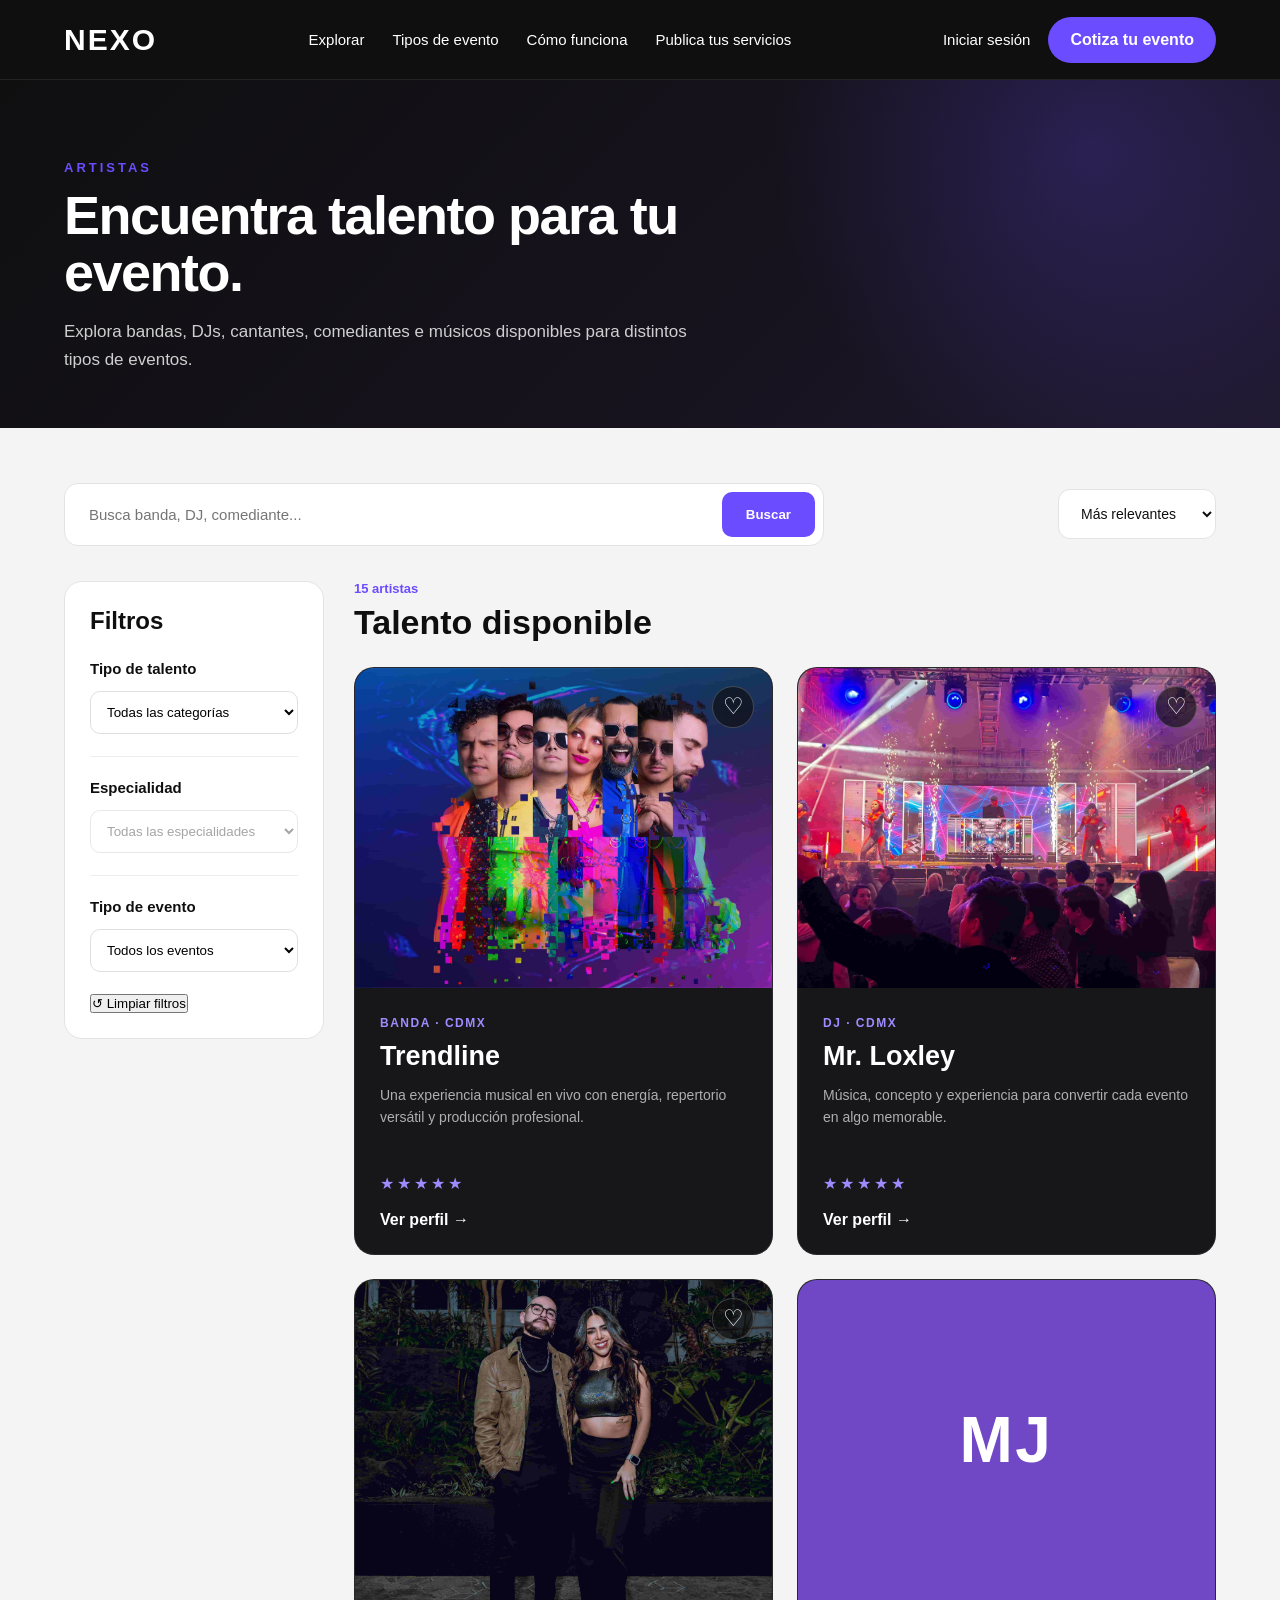
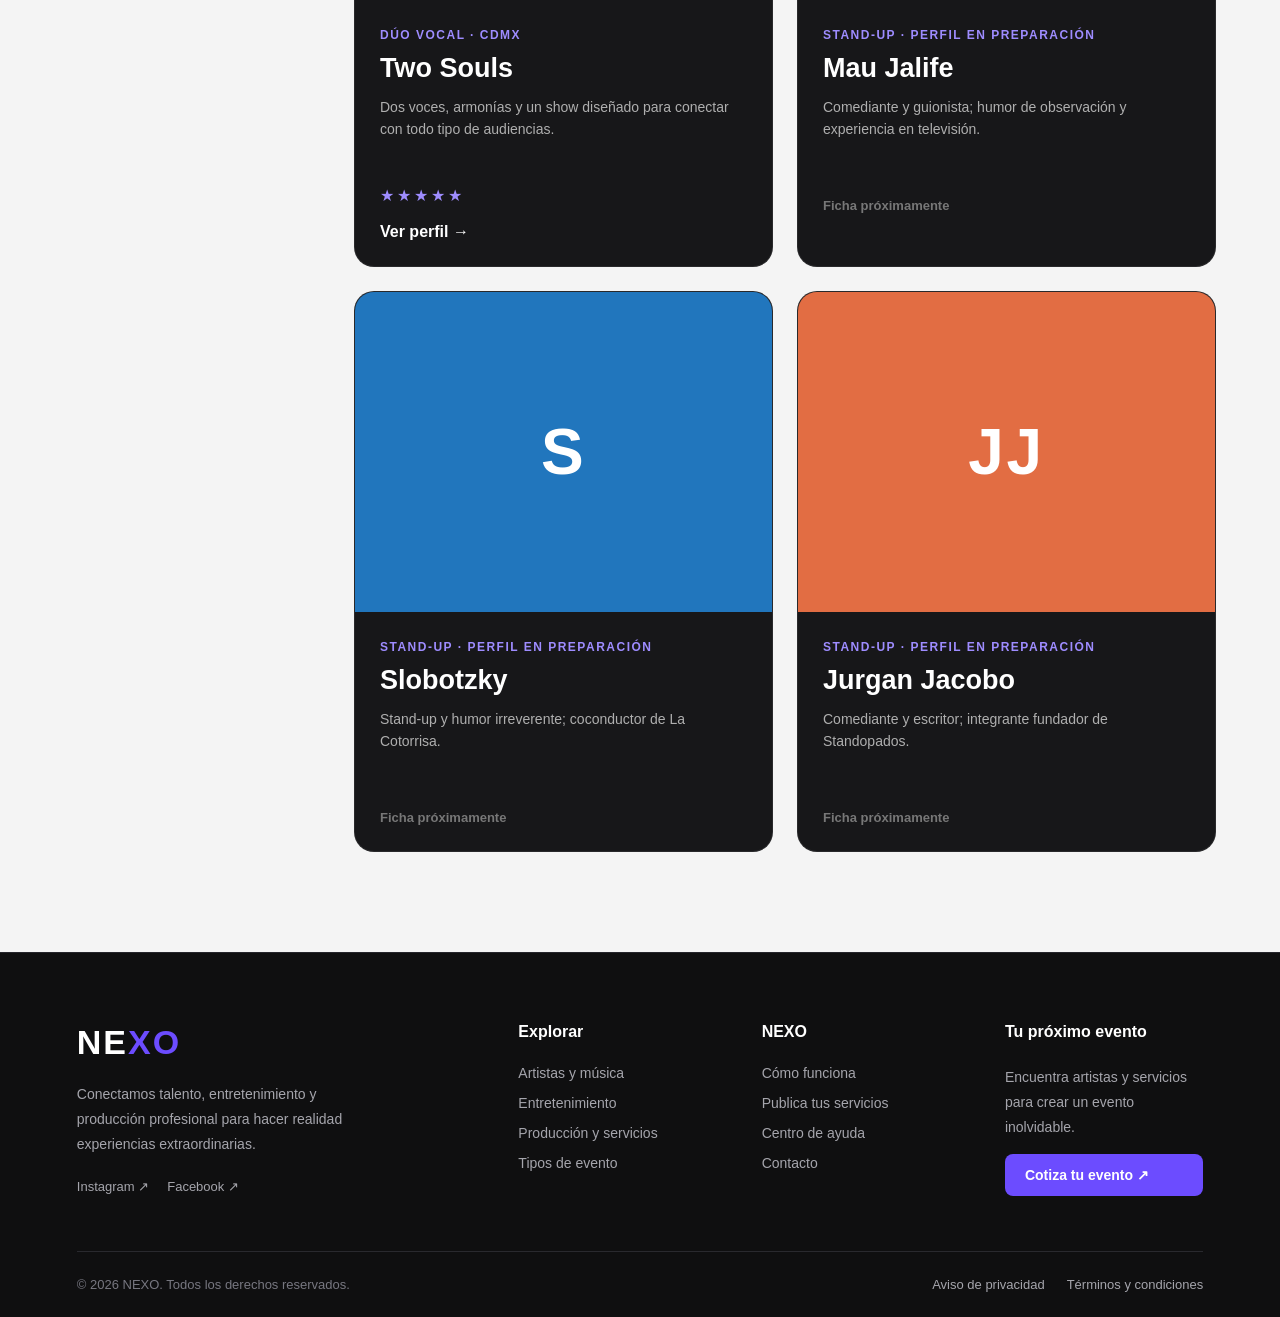
==== commit f483a9de: "Update artistas.html" ====
--- a/pages/artistas.html
+++ b/pages/artistas.html
@@ -36,6 +36,38 @@
             </a>
 
         </div>
+		
+		<style>
+#sin-resultados {
+    background: #ffffff;
+    border: 1px solid #e8e8e8;
+    border-radius: 20px;
+    padding: 45px 30px;
+    text-align: center;
+    margin-bottom: 25px;
+}
+
+#sin-resultados[hidden] {
+    display: none !important;
+}
+
+#sin-resultados h3 {
+    color: #171717;
+    font-size: 22px;
+    margin-bottom: 12px;
+}
+
+#sin-resultados p {
+    color: #777777;
+    font-size: 15px;
+    line-height: 1.6;
+}
+
+/* Fotografías provisionales de comedia; sustituir con imágenes autorizadas */
+.nexo-comedia-placeholder { background:var(--color-artista,#7048c6); display:flex; align-items:center; justify-content:center; min-height:220px; }
+.nexo-comedia-inicial { color:white; font-size:clamp(42px,5vw,76px); font-weight:800; letter-spacing:.04em; }
+.nexo-perfil-pendiente { display:inline-block; margin-top:12px; font-size:13px; color:#777; font-weight:600; }
+</style>
 
     </header>
 
@@ -54,7 +86,7 @@
                 </h1>
 
                 <p>
-                    Explora bandas, DJs, cantantes, solistas e instrumentistas
+                    Explora bandas, DJs, cantantes, comediantes e músicos
                     disponibles para distintos tipos de eventos.
                 </p>
 
@@ -72,7 +104,7 @@
 
                 <input
                     type="text"
-                    placeholder="Busca banda, DJ, cantante..."
+                    placeholder="Busca banda, DJ, comediante..."
                 >
 
                 <button type="button">
@@ -92,88 +124,80 @@
 
         <div class="artistas-layout">
 
-            <aside class="artistas-filtros">
-
-                <h2>Filtros</h2>
-
-                <div class="filtro-grupo">
-
-                  <h3>Categoría</h3>
-
-                    <label>
-                        <input type="checkbox">
-                      Bandas
-                  </label>
-
-                    <label>
-                        <input type="checkbox">
-                        DJs
-                  </label>
-
-                    <label>
-                        <input type="checkbox">
-                        Cantantes
-                    </label>
-
-                    <label>
-                        <input type="checkbox">
-                        Solistas
-                    </label>
-
-                    <label>
-                        <input type="checkbox">
-                        Instrumentistas
-                    </label>
-
-                    <label>
-                        <input type="checkbox">
-                        Tributos
-                    </label>
-
-                </div>
-
-
-                <div class="filtro-grupo">
-
-                    <h3>Ubicación</h3>
-
-                    <select>
-                        <option>Ciudad de México</option>
-                        <option>Estado de México</option>
-                        <option>Querétaro</option>
-                        <option>Puebla</option>
-                    </select>
-
-                </div>
-
-
-                <div class="filtro-grupo">
-
-                    <h3>Tipo de evento</h3>
-
-                    <label>
-                        <input type="checkbox">
-                        Corporativo
-                    </label>
-
-                    <label>
-                        <input type="checkbox">
-                        Boda
-                    </label>
-
-                    <label>
-                        <input type="checkbox">
-                        Fiesta
-                    </label>
-
-                    <label>
-                        <input type="checkbox">
-                        Concierto
-                    </label>
-
-                </div>
-
-            </aside>
+         <!-- FILTROS NEXO -->
+<aside class="artistas-filtros">
+
+    <h2>Filtros</h2>
+
+    <!-- TIPO DE TALENTO -->
+    <div class="filtro-grupo">
+        <h3>Tipo de talento</h3>
+
+        <select id="filtro-talento">
+            <option value="">Todas las categorías</option>
+            <option value="cantantes">Cantantes y solistas</option>
+            <option value="bandas">Bandas y grupos musicales</option>
+            <option value="tradicional">Música tradicional y ensambles</option>
+            <option value="musicos">Músicos e instrumental</option>
+            <option value="dj">DJ y experiencias musicales</option>
+            <option value="comedia">Comedia y humor</option>
+            <option value="magia">Magia y espectáculos</option>
+            <option value="danza">Danza y performance</option>
+            <option value="conferencistas">Conferencistas</option>
+            <option value="conductores">Conductores y presentadores</option>
+            <option value="infantil">Entretenimiento infantil</option>
+            <option value="actores">Actores y talento escénico</option>
+        </select>
+    </div>
+
+    <!-- ESPECIALIDAD -->
+    <div class="filtro-grupo">
+        <h3>Especialidad</h3>
+
+        <select id="filtro-especialidad" disabled>
+            <option value="">Todas las especialidades</option>
+        </select>
+    </div>
+
+    <!-- GÉNERO MUSICAL -->
+    <div class="filtro-grupo" id="grupo-genero" hidden>
+        <h3>Género musical</h3>
+
+        <select id="filtro-genero">
+            <option value="">Todos los géneros</option>
+            <option value="pop">Pop</option>
+            <option value="rock">Rock</option>
+            <option value="regional">Regional mexicano</option>
+            <option value="salsa">Salsa</option>
+            <option value="cumbia">Cumbia</option>
+            <option value="jazz">Jazz</option>
+            <option value="balada">Balada</option>
+            <option value="electronica">Electrónica</option>
+            <option value="reggaeton">Reggaetón</option>
+            <option value="versatil">Versátil</option>
+        </select>
+    </div>
+
+    <!-- TIPO DE EVENTO -->
+    <div class="filtro-grupo">
+        <h3>Tipo de evento</h3>
+
+        <select id="filtro-evento">
+            <option value="">Todos los eventos</option>
+            <option value="corporativo">Corporativo</option>
+            <option value="boda">Boda</option>
+            <option value="fiesta">Fiesta privada</option>
+            <option value="concierto">Concierto</option>
+            <option value="festival">Festival</option>
+        </select>
+    </div>
+
+    <!-- LIMPIAR FILTROS -->
+    <button type="button" id="limpiar-filtros">
+        ↺ Limpiar filtros
+    </button>
+
+</aside>
 
 
             <div class="artistas-lista">
@@ -190,12 +214,25 @@
                         </h2>
                     </div>
     </div>
+				
+				<!-- MENSAJE SIN RESULTADOS -->
+<div id="sin-resultados" hidden>
+    <h3>No encontramos artistas con estos filtros.</h3>
+    <p>
+        Prueba con otra categoría o limpia los filtros
+        para explorar más talento.
+    </p>
+</div>
 			
 			<div class="artistas-grid">
 				
 				<!--TRENDLINE -->
 
-    <article class="artista-card">
+    <article class="artista-card"
+         data-categoria="bandas"
+         data-especialidad="Grupos de covers"
+         data-generos="pop,rock,versatil"
+         data-eventos="corporativo,boda,fiesta,concierto">
 
         <div class="artista-imagen">
 
@@ -234,8 +271,11 @@
 	
 				<!--MR. LOXLEY -->
 
-    <article class="artista-card">
-
+   <article class="artista-card"
+         data-categoria="dj"
+         data-especialidad="DJ con performance"
+         data-generos="pop,rock,versatil"
+         data-eventos="corporativo,boda,fiesta">
         <div class="artista-imagen">
 
             <img src="../assets/images/mr-loxley.jpg" alt="Mr. Loxley">
@@ -274,7 +314,11 @@
 
 				<!--TWO SOULS -->
 				
-    <article class="artista-card">
+   <article class="artista-card"
+         data-categoria="cantantes"
+         data-especialidad="Dúos vocales"
+         data-generos="pop,balada"
+         data-eventos="corporativo,boda,fiesta">
 
         <div class="artista-imagen">
 
@@ -311,7 +355,171 @@
 
     </article>
 
+
+    <!-- COMEDIA: Mau Jalife | BORRADOR -->
+    <article class="artista-card" data-categoria="comedia" data-especialidad="Stand-up comedy" data-eventos="" data-estado="borrador">
+      <div class="artista-imagen nexo-comedia-placeholder" style="--color-artista:#7048c6">
+        <div class="nexo-comedia-inicial" aria-label="Fotografía pendiente de autorización">MJ</div>
+      </div>
+      <div class="artista-info">
+        <span class="artista-categoria">STAND-UP · PERFIL EN PREPARACIÓN</span>
+        <h3>Mau Jalife</h3>
+        <p>Comediante y guionista; humor de observación y experiencia en televisión.</p>
+        <span class="nexo-perfil-pendiente">Ficha próximamente</span>
+      </div>
+    </article>
+
+    <!-- COMEDIA: Slobotzky | BORRADOR -->
+    <article class="artista-card" data-categoria="comedia" data-especialidad="Stand-up comedy" data-eventos="" data-estado="borrador">
+      <div class="artista-imagen nexo-comedia-placeholder" style="--color-artista:#2176bd">
+        <div class="nexo-comedia-inicial" aria-label="Fotografía pendiente de autorización">S</div>
+      </div>
+      <div class="artista-info">
+        <span class="artista-categoria">STAND-UP · PERFIL EN PREPARACIÓN</span>
+        <h3>Slobotzky</h3>
+        <p>Stand-up y humor irreverente; coconductor de La Cotorrisa.</p>
+        <span class="nexo-perfil-pendiente">Ficha próximamente</span>
+      </div>
+    </article>
+
+    <!-- COMEDIA: Jurgan Jacobo | BORRADOR -->
+    <article class="artista-card" data-categoria="comedia" data-especialidad="Stand-up comedy" data-eventos="" data-estado="borrador">
+      <div class="artista-imagen nexo-comedia-placeholder" style="--color-artista:#e26d43">
+        <div class="nexo-comedia-inicial" aria-label="Fotografía pendiente de autorización">JJ</div>
+      </div>
+      <div class="artista-info">
+        <span class="artista-categoria">STAND-UP · PERFIL EN PREPARACIÓN</span>
+        <h3>Jurgan Jacobo</h3>
+        <p>Comediante y escritor; integrante fundador de Standopados.</p>
+        <span class="nexo-perfil-pendiente">Ficha próximamente</span>
+      </div>
+    </article>
+
+    <!-- COMEDIA: Alan Saldaña | BORRADOR -->
+    <article class="artista-card" data-categoria="comedia" data-especialidad="Stand-up comedy" data-eventos="" data-estado="borrador">
+      <div class="artista-imagen nexo-comedia-placeholder" style="--color-artista:#ba477c">
+        <div class="nexo-comedia-inicial" aria-label="Fotografía pendiente de autorización">AS</div>
+      </div>
+      <div class="artista-info">
+        <span class="artista-categoria">STAND-UP · PERFIL EN PREPARACIÓN</span>
+        <h3>Alan Saldaña</h3>
+        <p>El As de la Comedia; monólogos y anécdotas cotidianas.</p>
+        <span class="nexo-perfil-pendiente">Ficha próximamente</span>
+      </div>
+    </article>
+
+    <!-- COMEDIA: Manolo Carmona | BORRADOR -->
+    <article class="artista-card" data-categoria="comedia" data-especialidad="Stand-up comedy" data-eventos="" data-estado="borrador">
+      <div class="artista-imagen nexo-comedia-placeholder" style="--color-artista:#327f75">
+        <div class="nexo-comedia-inicial" aria-label="Fotografía pendiente de autorización">MC</div>
+      </div>
+      <div class="artista-info">
+        <span class="artista-categoria">STAND-UP · PERFIL EN PREPARACIÓN</span>
+        <h3>Manolo Carmona</h3>
+        <p>Comedia y conducción; información profesional por confirmar.</p>
+        <span class="nexo-perfil-pendiente">Ficha próximamente</span>
+      </div>
+    </article>
+
+    <!-- COMEDIA: Alex Saldaña | BORRADOR -->
+    <article class="artista-card" data-categoria="comedia" data-especialidad="Stand-up comedy" data-eventos="" data-estado="borrador">
+      <div class="artista-imagen nexo-comedia-placeholder" style="--color-artista:#a66c26">
+        <div class="nexo-comedia-inicial" aria-label="Fotografía pendiente de autorización">AS</div>
+      </div>
+      <div class="artista-info">
+        <span class="artista-categoria">STAND-UP · PERFIL EN PREPARACIÓN</span>
+        <h3>Alex Saldaña</h3>
+        <p>Monólogos e imitaciones; información profesional por confirmar.</p>
+        <span class="nexo-perfil-pendiente">Ficha próximamente</span>
+      </div>
+    </article>
+
+    <!-- COMEDIA: Standopados Original | BORRADOR -->
+    <article class="artista-card" data-categoria="comedia" data-especialidad="Shows de humor" data-eventos="" data-estado="borrador">
+      <div class="artista-imagen nexo-comedia-placeholder" style="--color-artista:#7048c6">
+        <div class="nexo-comedia-inicial" aria-label="Fotografía pendiente de autorización">SO</div>
+      </div>
+      <div class="artista-info">
+        <span class="artista-categoria">SHOW DE COMEDIA · PERFIL EN PREPARACIÓN</span>
+        <h3>Standopados Original</h3>
+        <p>Espectáculo colectivo de stand-up; alineación actual por confirmar.</p>
+        <span class="nexo-perfil-pendiente">Ficha próximamente</span>
+      </div>
+    </article>
+
+    <!-- COMEDIA: Luiki Wiki | BORRADOR -->
+    <article class="artista-card" data-categoria="comedia" data-especialidad="Stand-up comedy" data-eventos="" data-estado="borrador">
+      <div class="artista-imagen nexo-comedia-placeholder" style="--color-artista:#2176bd">
+        <div class="nexo-comedia-inicial" aria-label="Fotografía pendiente de autorización">LW</div>
+      </div>
+      <div class="artista-info">
+        <span class="artista-categoria">STAND-UP · PERFIL EN PREPARACIÓN</span>
+        <h3>Luiki Wiki</h3>
+        <p>Stand-up y comedia para eventos corporativos.</p>
+        <span class="nexo-perfil-pendiente">Ficha próximamente</span>
+      </div>
+    </article>
+
+    <!-- COMEDIA: Rogelio Ramos | BORRADOR -->
+    <article class="artista-card" data-categoria="comedia" data-especialidad="Stand-up comedy" data-eventos="" data-estado="borrador">
+      <div class="artista-imagen nexo-comedia-placeholder" style="--color-artista:#e26d43">
+        <div class="nexo-comedia-inicial" aria-label="Fotografía pendiente de autorización">RR</div>
+      </div>
+      <div class="artista-info">
+        <span class="artista-categoria">STAND-UP · PERFIL EN PREPARACIÓN</span>
+        <h3>Rogelio Ramos</h3>
+        <p>El Máster de la Comedia; humor sobre experiencias cotidianas.</p>
+        <span class="nexo-perfil-pendiente">Ficha próximamente</span>
+      </div>
+    </article>
+
+    <!-- COMEDIA: Jesús Guzmán | BORRADOR -->
+    <article class="artista-card" data-categoria="comedia" data-especialidad="Stand-up comedy" data-eventos="" data-estado="borrador">
+      <div class="artista-imagen nexo-comedia-placeholder" style="--color-artista:#ba477c">
+        <div class="nexo-comedia-inicial" aria-label="Fotografía pendiente de autorización">JG</div>
+      </div>
+      <div class="artista-info">
+        <span class="artista-categoria">STAND-UP · PERFIL EN PREPARACIÓN</span>
+        <h3>Jesús Guzmán</h3>
+        <p>Comedia familiar y para eventos; identidad por confirmar.</p>
+        <span class="nexo-perfil-pendiente">Ficha próximamente</span>
+      </div>
+    </article>
+
+    <!-- COMEDIA: Daniel Sosa | BORRADOR -->
+    <article class="artista-card" data-categoria="comedia" data-especialidad="Stand-up comedy" data-eventos="" data-estado="borrador">
+      <div class="artista-imagen nexo-comedia-placeholder" style="--color-artista:#327f75">
+        <div class="nexo-comedia-inicial" aria-label="Fotografía pendiente de autorización">DS</div>
+      </div>
+      <div class="artista-info">
+        <span class="artista-categoria">STAND-UP · PERFIL EN PREPARACIÓN</span>
+        <h3>Daniel Sosa</h3>
+        <p>Comediante de stand-up, conocido por Sosafado y Maleducado.</p>
+        <span class="nexo-perfil-pendiente">Ficha próximamente</span>
+      </div>
+    </article>
+
+    <!-- COMEDIA: Eduardo Talavera | BORRADOR -->
+    <article class="artista-card" data-categoria="comedia" data-especialidad="Stand-up comedy" data-eventos="" data-estado="borrador">
+      <div class="artista-imagen nexo-comedia-placeholder" style="--color-artista:#a66c26">
+        <div class="nexo-comedia-inicial" aria-label="Fotografía pendiente de autorización">ET</div>
+      </div>
+      <div class="artista-info">
+        <span class="artista-categoria">STAND-UP · PERFIL EN PREPARACIÓN</span>
+        <h3>Eduardo Talavera</h3>
+        <p>Stand-up y comedia de observación; especial Frágil.</p>
+        <span class="nexo-perfil-pendiente">Ficha próximamente</span>
+      </div>
+    </article>
 </div>
+				
+				<button
+    type="button"
+    id="ver-mas-artistas"
+    class="nexo-ver-mas"
+    hidden>
+    Ver más artistas ↓
+</button>
 
 </section>
 
@@ -325,7 +533,7 @@
 
     <div class="nexo-footer-contenedor">
 
-        <div class="nexo-footer-grid">
+      <div class="nexo-footer-contenido">
 
             <!-- MARCA -->
             <div class="nexo-footer-marca">
@@ -404,7 +612,268 @@
 
 </footer>
 	
-
+<script>
+document.addEventListener("DOMContentLoaded", function () {
+
+    const filtroTalento = document.getElementById("filtro-talento");
+    const filtroEspecialidad = document.getElementById("filtro-especialidad");
+    const filtroGenero = document.getElementById("filtro-genero");
+    const grupoGenero = document.getElementById("grupo-genero");
+    const filtroEvento = document.getElementById("filtro-evento");
+    const limpiarFiltros = document.getElementById("limpiar-filtros");
+
+    const especialidades = {
+        cantantes: [
+            "Solista femenino",
+            "Solista masculino",
+            "Dúos vocales",
+            "Cantantes con banda",
+            "Cantantes de música versátil"
+        ],
+        bandas: [
+            "Grupos de covers",
+            "Grupos versátiles",
+            "Bandas de rock",
+            "Grupos pop",
+            "Bandas de música original",
+            "Grupos de música regional"
+        ],
+        tradicional: [
+            "Mariachis",
+            "Tríos románticos",
+            "Norteños",
+            "Bandas sinaloenses",
+            "Rondallas",
+            "Orquestas",
+            "Big Bands",
+            "Cuartetos y ensambles"
+        ],
+        musicos: [
+            "Pianistas y tecladistas",
+            "Violinistas",
+            "Saxofonistas",
+            "Guitarristas",
+            "Bajistas",
+            "Bateristas y percusionistas",
+            "Trompetistas",
+            "Flautistas",
+            "Violonchelistas",
+            "Arpistas",
+            "Música clásica e instrumental"
+        ],
+        dj: [
+            "DJ para bodas",
+            "DJ para eventos corporativos",
+            "DJ para fiestas privadas",
+            "DJ con performance",
+            "Música electrónica",
+            "Música versátil"
+        ],
+        comedia: [
+            "Stand-up comedy",
+            "Comediantes",
+            "Improvisación",
+            "Comedia musical",
+            "Shows de humor"
+        ],
+        magia: [
+            "Magos",
+            "Ilusionistas",
+            "Mentalistas",
+            "Hipnotistas",
+            "Imitadores",
+            "Shows temáticos"
+        ],
+        danza: [
+            "Bailarines profesionales",
+            "Compañías de danza",
+            "Shows coreográficos",
+            "Performance artístico",
+            "Espectáculos circenses"
+        ],
+        conferencistas: [
+            "Motivacionales",
+            "Empresariales",
+            "Liderazgo",
+            "Desarrollo personal",
+            "Tecnología e innovación",
+            "Bienestar"
+        ],
+        conductores: [
+            "Maestros de ceremonias",
+            "Conductoras",
+            "Conductores",
+            "Presentadores corporativos",
+            "Animadores de eventos"
+        ],
+        infantil: [
+            "Shows infantiles",
+            "Payasos",
+            "Magos infantiles",
+            "Personajes temáticos",
+            "Cuentacuentos",
+            "Animadores infantiles"
+        ],
+        actores: [
+            "Actrices",
+            "Actores",
+            "Talento para eventos",
+            "Personajes caracterizados",
+            "Teatro en vivo"
+        ]
+    };
+
+    const categoriasMusicales = [
+        "cantantes",
+        "bandas",
+        "tradicional",
+        "musicos",
+        "dj"
+    ];
+
+    function actualizarEspecialidades() {
+        const categoria = filtroTalento.value;
+
+        filtroEspecialidad.innerHTML =
+            '<option value="">Todas las especialidades</option>';
+
+        const opciones = especialidades[categoria] || [];
+
+        opciones.forEach(function (especialidad) {
+            const opcion = document.createElement("option");
+            opcion.value = especialidad;
+            opcion.textContent = especialidad;
+            filtroEspecialidad.appendChild(opcion);
+        });
+
+        filtroEspecialidad.disabled = opciones.length === 0;
+
+        const esMusical = categoriasMusicales.includes(categoria);
+
+        grupoGenero.hidden = !esMusical;
+        filtroGenero.value = "";
+    }
+
+    filtroTalento.addEventListener("change", actualizarEspecialidades);
+	
+
+    limpiarFiltros.addEventListener("click", function () {
+        filtroTalento.value = "";
+        filtroEvento.value = "";
+        actualizarEspecialidades();
+		
+		});
+		
+		// ========================================
+// FILTRADO DE ARTISTAS NEXO
+// ========================================
+
+const tarjetasArtistas = document.querySelectorAll(".artista-card");
+const contadorArtistas = document.querySelector(".resultado-cantidad");
+	let limiteArtistas = 6;
+
+const botonVerMas = document.getElementById("ver-mas-artistas");
+
+botonVerMas.addEventListener("click", function () {
+    limiteArtistas += 6;
+    filtrarArtistas();
+});
+
+function filtrarArtistas() {
+
+    const categoria = filtroTalento.value;
+    const especialidad = filtroEspecialidad.value;
+    const genero = filtroGenero.value;
+    const evento = filtroEvento.value;
+
+    let artistasVisibles = 0;
+
+    tarjetasArtistas.forEach(function (tarjeta) {
+
+        const categoriaArtista = tarjeta.dataset.categoria || "";
+        const especialidadArtista = tarjeta.dataset.especialidad || "";
+
+        const generosArtista = (tarjeta.dataset.generos || "")
+            .split(",")
+            .map(valor => valor.trim());
+
+        const eventosArtista = (tarjeta.dataset.eventos || "")
+            .split(",")
+            .map(valor => valor.trim());
+
+        const coincideCategoria =
+            !categoria || categoriaArtista === categoria;
+
+        const coincideEspecialidad =
+            !especialidad || especialidadArtista === especialidad;
+
+        const coincideGenero =
+            !genero || generosArtista.includes(genero);
+
+        const coincideEvento =
+            !evento || eventosArtista.includes(evento);
+
+        const mostrar =
+            coincideCategoria &&
+            coincideEspecialidad &&
+            coincideGenero &&
+            coincideEvento;
+
+       tarjeta.style.display =
+    mostrar && artistasVisibles < limiteArtistas ? "" : "none";
+        if (mostrar) {
+            artistasVisibles++;
+        }
+
+    });
+	
+	// MOSTRAR MENSAJE CUANDO NO HAY ARTISTAS
+const mensajeSinResultados = document.getElementById("sin-resultados");
+
+if (mensajeSinResultados) {
+    mensajeSinResultados.hidden = artistasVisibles !== 0;
+}
+
+    if (contadorArtistas) {
+        contadorArtistas.textContent =
+            artistasVisibles +
+            (artistasVisibles === 1 ? " artista" : " artistas");
+    }
+
+}
+
+// ACTIVAR FILTROS
+
+filtroTalento.addEventListener("change", function () {
+    limiteArtistas = 6;
+    filtrarArtistas();
+});
+
+filtroEspecialidad.addEventListener("change", filtrarArtistas);
+
+filtroGenero.addEventListener("change", filtrarArtistas);
+
+filtroEvento.addEventListener("change", filtrarArtistas);
+
+// ACTUALIZAR AL CAMBIAR CATEGORÍA
+
+filtroTalento.addEventListener("change", function () {
+    filtrarArtistas();
+});
+
+// LIMPIAR RESULTADOS
+
+limpiarFiltros.addEventListener("click", function () {
+    filtrarArtistas();
+});
+
+// MOSTRAR RESULTADOS INICIALES
+
+actualizarEspecialidades();
+filtrarArtistas();
+
+});
+</script>
 </body>
 
-</html>+</html>
--- a/estilos.css
+++ b/estilos.css
@@ -6973,4 +6973,198 @@
 
 html {
     scroll-behavior: smooth;
-}+}
+
+/* NEXO — actualización de inicio */
+.nexo-header { position: sticky; top: 0; z-index: 1000; }
+.nexo-inicio { color: #fff; }
+.nexo-unete { padding: 95px 5%; background: #16131e; color: #fff; }
+.nexo-unete-contenedor { max-width: 1180px; margin: 0 auto; }
+.nexo-unete h2 { color: #fff; font-size: clamp(34px, 4vw, 52px); line-height: 1.1; margin: 12px 0 20px; }
+.nexo-unete-intro { max-width: 790px; color: #c6c2d2; font-size: 17px; line-height: 1.7; margin-bottom: 36px; }
+.nexo-unete-grid { display: grid; grid-template-columns: repeat(2,minmax(0,1fr)); gap: 22px; }
+.nexo-unete-card { padding: 38px; background: #211b30; border: 1px solid #45365e; border-radius: 22px; display: flex; flex-direction: column; align-items: flex-start; }
+.nexo-unete-card > span { color: #b3a5ff; font-size: 12px; font-weight: 800; letter-spacing: 1.5px; }
+.nexo-unete-card h3 { color: #fff; font-size: 29px; margin: 25px 0 12px; }
+.nexo-unete-card p { color: #c7c2d2; font-size: 15px; line-height: 1.7; margin-bottom: 26px; }
+.nexo-unete-card a { display: inline-flex; gap: 18px; align-items: center; margin-top: auto; padding: 14px 24px; background: #6c4cff; color: #fff; border-radius: 999px; text-decoration: none; font-weight: 700; }
+.nexo-unete-card a:hover { background: #856bff; }
+@media(max-width: 768px) { .nexo-unete-grid { grid-template-columns: 1fr; } .nexo-unete { padding: 65px 5%; } .nexo-unete-card { padding: 28px; } }
+
+.nexo-menu-panel { position: fixed; top: 80px; z-index: 1100; max-height: calc(100vh - 90px); overflow-y: auto; }
+@media(max-width:768px){ .nexo-menu-panel { top: 75px; } }
+
+
+/* NEXO - Hero de dos columnas: buscador + registro (15 oct 2026) */
+.hero.nexo-hero-integrado { min-height: 620px; padding: 72px 5%; }
+.hero.nexo-hero-integrado .nexo-hero-grid {
+    display: grid; grid-template-columns: minmax(0, 1.15fr) minmax(0, 1fr);
+    align-items: center; gap: clamp(28px, 4vw, 64px);
+    max-width: 1280px; width: 100%;
+}
+.nexo-hero-izquierda, .nexo-hero-derecha { min-width: 0; }
+.hero.nexo-hero-integrado h1 { font-size: clamp(40px, 4.1vw, 65px); max-width: 100%; }
+.hero.nexo-hero-integrado .hero-texto { font-size: clamp(16px, 1.45vw, 20px); }
+.hero.nexo-hero-integrado .buscador { max-width: 100%; }
+.nexo-hero-derecha { padding: 26px; border: 1px solid rgba(174,149,255,.25); border-radius: 26px; background: rgba(20,16,32,.58); }
+.nexo-hero-derecha .seccion-etiqueta { color: #b5a6ff; font-size: 12px; font-weight: 800; letter-spacing: 1.6px; }
+.nexo-hero-derecha h2 { margin: 10px 0 12px; color: #fff; font-size: clamp(28px, 2.7vw, 39px); line-height: 1.12; }
+.nexo-hero-derecha .nexo-unete-intro { color: #ccc6dc; font-size: 14px; line-height: 1.6; margin: 0 0 20px; }
+.nexo-hero-derecha .nexo-unete-grid { display: grid; grid-template-columns: 1fr; gap: 12px; }
+.nexo-hero-derecha .nexo-unete-card { padding: 18px 20px; border-radius: 16px; background: #261e37; }
+.nexo-hero-derecha .nexo-unete-card > span { font-size: 10px; }
+.nexo-hero-derecha .nexo-unete-card h3 { font-size: 20px; margin: 8px 0 5px; }
+.nexo-hero-derecha .nexo-unete-card p { font-size: 12px; line-height: 1.45; margin: 0 0 12px; }
+.nexo-hero-derecha .nexo-unete-card a { padding: 10px 17px; font-size: 13px; }
+@media (max-width: 960px) {
+  .hero.nexo-hero-integrado { padding: 64px 5%; }
+  .hero.nexo-hero-integrado .nexo-hero-grid { grid-template-columns: 1fr; gap: 36px; }
+  .hero.nexo-hero-integrado h1 { font-size: clamp(38px, 6vw, 60px); }
+  .nexo-hero-derecha .nexo-unete-grid { grid-template-columns: repeat(2, minmax(0, 1fr)); }
+}
+@media (max-width: 600px) {
+  .hero.nexo-hero-integrado { padding: 48px 5%; }
+  .hero.nexo-hero-integrado h1 { font-size: clamp(35px, 9vw, 46px); }
+  .nexo-hero-derecha { padding: 20px; }
+  .nexo-hero-derecha .nexo-unete-grid { grid-template-columns: 1fr; }
+}
+
+/* ==========================================
+   NEXO - CENTRAR ÚLTIMA FILA DE PRODUCCIÓN
+========================================== */
+
+@media (min-width: 1001px) {
+
+    .nexo-produccion-grid {
+        grid-template-columns: repeat(6, minmax(0, 1fr));
+    }
+
+    .nexo-produccion-grid > .nexo-produccion-card {
+        grid-column: span 2;
+    }
+
+    .nexo-produccion-grid > .nexo-produccion-card:nth-child(4) {
+        grid-column: 2 / span 2;
+    }
+
+    .nexo-produccion-grid > .nexo-produccion-card:nth-child(5) {
+        grid-column: 4 / span 2;
+    }
+
+}
+
+/* NEXO - PRODUCCION: 3 ARRIBA Y 2 CENTRADAS */
+
+@media (min-width: 1001px) {
+
+    .produccion-grid.nexo-produccion-grid {
+        display: grid !important;
+        grid-template-columns: repeat(6, minmax(0, 1fr)) !important;
+        gap: 22px !important;
+    }
+
+    .produccion-grid.nexo-produccion-grid > .nexo-produccion-card {
+        grid-column: span 2 !important;
+        width: 100% !important;
+        max-width: none !important;
+        min-width: 0 !important;
+    }
+
+    .produccion-grid.nexo-produccion-grid > .nexo-produccion-card:nth-child(4) {
+        grid-column: 2 / span 2 !important;
+    }
+
+    .produccion-grid.nexo-produccion-grid > .nexo-produccion-card:nth-child(5) {
+        grid-column: 4 / span 2 !important;
+    }
+}
+
+
+/* ====================================
+   FOOTER NEXO - AJUSTE FINAL
+==================================== */
+
+.nexo-footer-contenedor {
+    max-width: 1250px;
+    margin: 0 auto;
+    width: 100%;
+}
+
+.nexo-footer-contenido {
+    display: grid;
+    grid-template-columns: 2fr 1fr 1fr 1fr;
+    gap: 45px;
+    align-items: start;
+}
+
+.nexo-footer-columna p {
+    color: #A5A5AC;
+    font-size: 14px;
+    line-height: 1.8;
+}
+
+.nexo-footer-boton {
+    display: inline-block;
+    background: #6C4CFF;
+    color: #FFFFFF !important;
+    padding: 13px 20px;
+    border-radius: 8px;
+    text-decoration: none;
+    font-size: 14px;
+    font-weight: 600;
+    transition: background 0.3s ease;
+}
+
+.nexo-footer-boton:hover {
+    background: #8F79FF;
+}
+
+.nexo-footer-redes {
+    display: flex;
+    gap: 18px;
+    margin-top: 22px;
+}
+
+.nexo-footer-redes a {
+    color: #A5A5AC;
+    font-size: 13px;
+    text-decoration: none;
+}
+
+.nexo-footer-redes a:hover {
+    color: #8F79FF;
+}
+
+.nexo-footer-inferior a {
+    color: #A5A5AC;
+    font-size: 13px;
+    text-decoration: none;
+}
+
+.nexo-footer-inferior > div {
+    display: flex;
+    gap: 22px;
+}
+
+/* TABLET */
+
+@media (max-width: 900px) {
+    .nexo-footer-contenido {
+        grid-template-columns: repeat(2, 1fr);
+        gap: 40px;
+    }
+}
+
+/* CELULAR */
+
+@media (max-width: 600px) {
+    .nexo-footer-contenido {
+        grid-template-columns: 1fr;
+        gap: 35px;
+    }
+
+    .nexo-footer-inferior > div {
+        flex-wrap: wrap;
+        gap: 15px;
+    }
+}
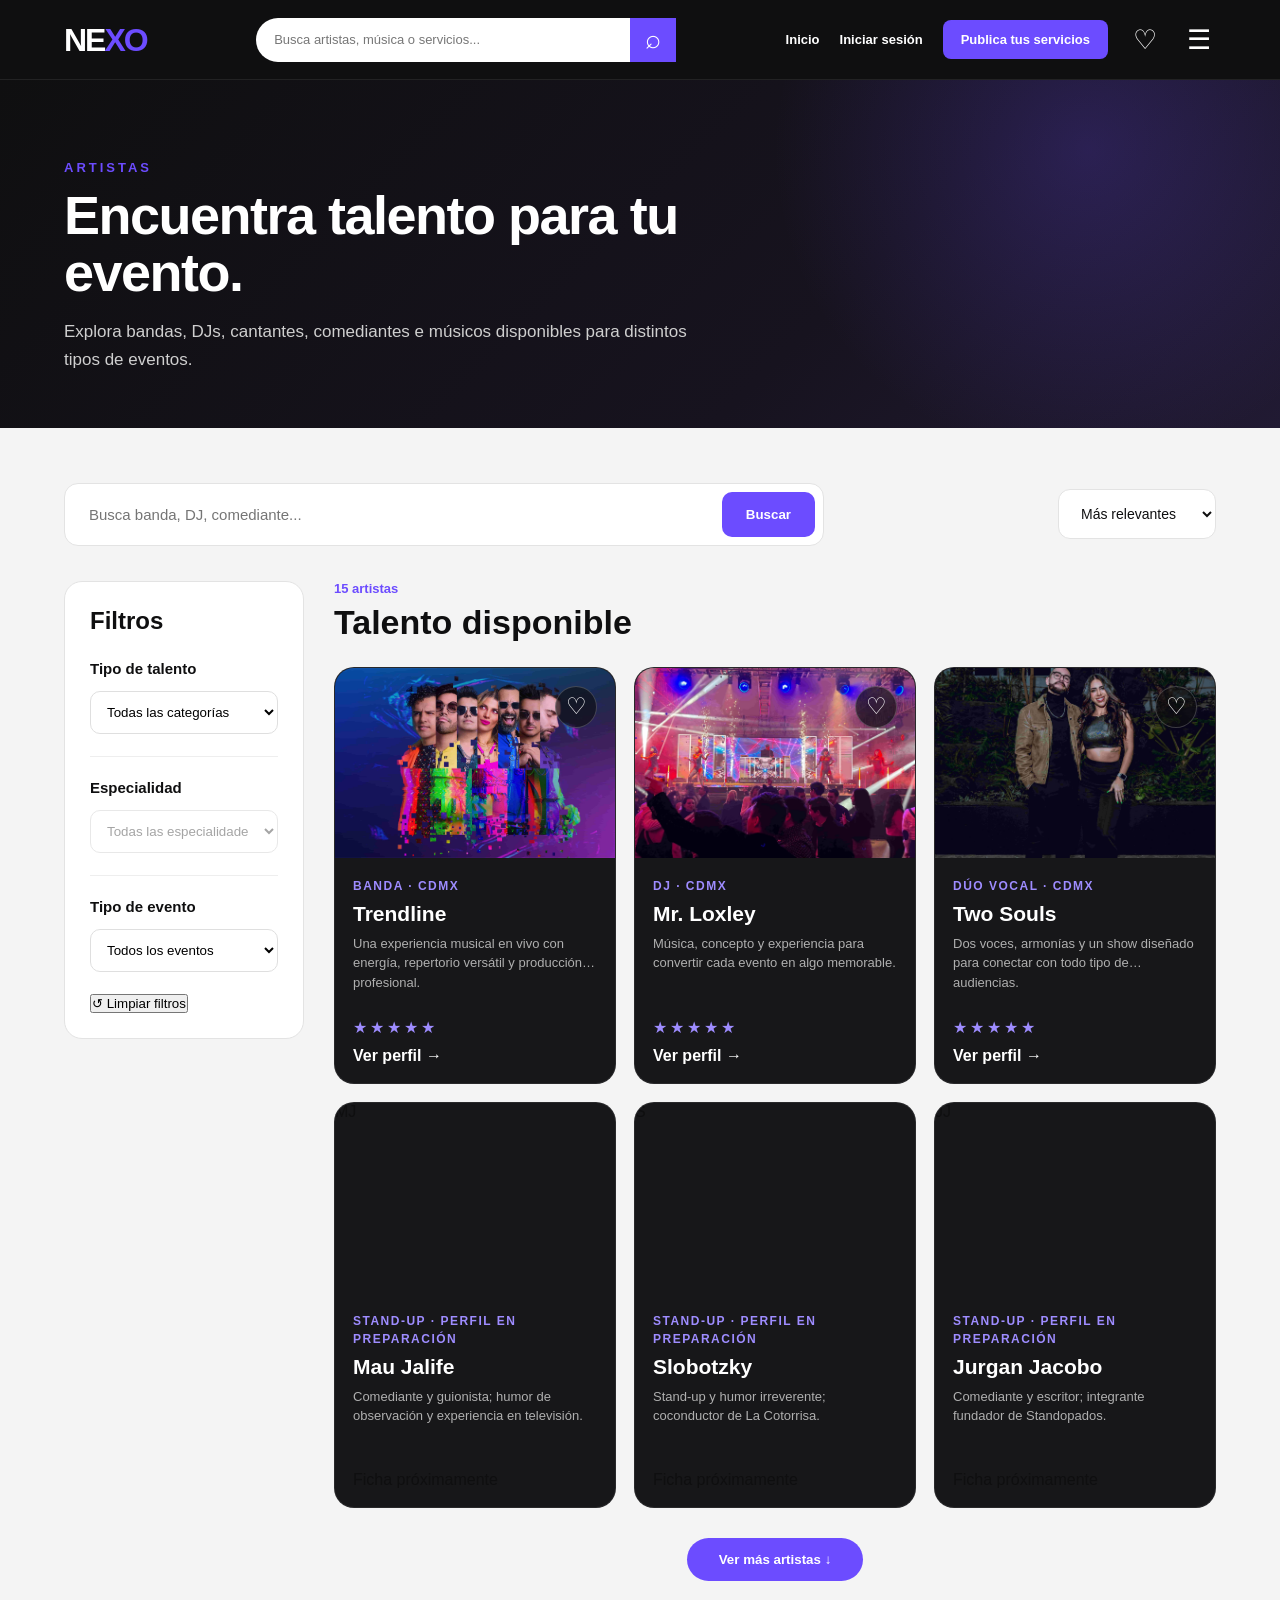
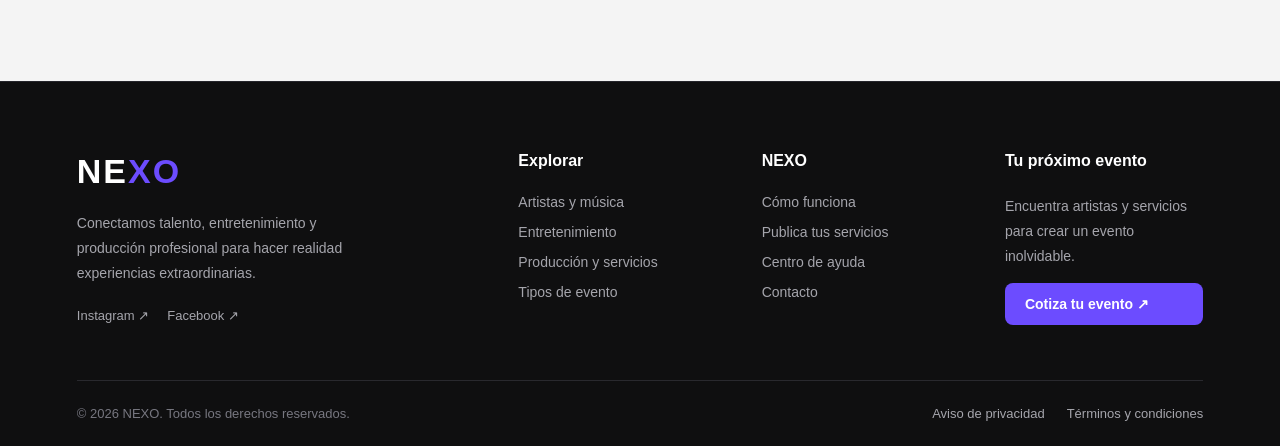
==== commit b287f9ed: "Refactor header and add menu functionality" ====
--- a/pages/artistas.html
+++ b/pages/artistas.html
@@ -12,64 +12,118 @@
 
 <body>
 
-    <header class="header">
-
-        <a href="../index.html" class="logo">
-            NEXO
+    <!-- =========================================
+     HEADER PRINCIPAL NEXO
+========================================= -->
+
+<header class="header nexo-header">
+
+    <a href="../index.html" class="nexo-logo">
+        <span class="logo-ne">NE</span><span class="logo-xo">XO</span>
+    </a>
+
+    <!-- BUSCADOR DEL HEADER -->
+
+    <form
+        class="nexo-header-buscador"
+        action="explorar.html"
+        method="get"
+    >
+        <input
+            type="search"
+            id="nexo-header-search"
+            name="q"
+            autocomplete="off"
+            placeholder="Busca artistas, música o servicios..."
+            aria-label="Buscar servicios"
+            required
+        >
+
+        <button type="submit" aria-label="Buscar">
+            ⌕
+        </button>
+    </form>
+
+    <div class="nexo-header-acciones">
+
+        <a href="../index.html" class="nexo-login nexo-inicio">
+            Inicio
         </a>
 
-        <nav class="nav">
-            <a href="explorar.html">Explorar</a>
-            <a href="eventos.html">Tipos de evento</a>
-            <a href="como-funciona.html">Cómo funciona</a>
-            <a href="proveedores.html">Publica tus servicios</a>
-        </nav>
-
-        <div class="header-actions">
-
-            <a href="login.html" class="login">
-                Iniciar sesión
-            </a>
-
-            <a href="cotizar.html" class="btn-cotizar">
-                Cotiza tu evento
-            </a>
-
-        </div>
-		
-		<style>
-#sin-resultados {
-    background: #ffffff;
-    border: 1px solid #e8e8e8;
-    border-radius: 20px;
-    padding: 45px 30px;
-    text-align: center;
-    margin-bottom: 25px;
-}
-
-#sin-resultados[hidden] {
-    display: none !important;
-}
-
-#sin-resultados h3 {
-    color: #171717;
-    font-size: 22px;
-    margin-bottom: 12px;
-}
-
-#sin-resultados p {
-    color: #777777;
-    font-size: 15px;
-    line-height: 1.6;
-}
-
-/* Fotografías provisionales de comedia; sustituir con imágenes autorizadas */
-.nexo-comedia-placeholder { background:var(--color-artista,#7048c6); display:flex; align-items:center; justify-content:center; min-height:220px; }
-.nexo-comedia-inicial { color:white; font-size:clamp(42px,5vw,76px); font-weight:800; letter-spacing:.04em; }
-.nexo-perfil-pendiente { display:inline-block; margin-top:12px; font-size:13px; color:#777; font-weight:600; }
-</style>
-
-    </header>
+        <a href="login.html" class="nexo-login">
+            Iniciar sesión
+        </a>
+
+        <a href="proveedores.html" class="nexo-publicar">
+            Publica tus servicios
+        </a>
+
+        <button
+            type="button"
+            class="nexo-icono"
+            aria-label="Favoritos"
+        >
+            ♡
+        </button>
+
+        <button
+            type="button"
+            class="nexo-menu-boton"
+            id="nexo-menu-boton"
+            aria-label="Abrir menú"
+            aria-expanded="false"
+            aria-controls="nexo-menu"
+        >
+            ☰
+        </button>
+
+    </div>
+
+</header>
+
+<!-- =========================================
+     MENÚ DESPLEGABLE NEXO
+========================================= -->
+
+<nav
+    class="nexo-menu-panel"
+    id="nexo-menu"
+    aria-label="Menú principal"
+    hidden
+>
+    <div class="nexo-menu-contenido">
+
+        <h2>Explora NEXO</h2>
+
+        <a href="artistas.html">Artistas y música</a>
+
+        <a href="explorar.html?categoria=entretenimiento">
+            Entretenimiento
+        </a>
+
+        <a href="explorar.html?q=conferencistas">
+            Conferencistas y conductores
+        </a>
+
+        <a href="produccion.html">
+            Producción y servicios para eventos
+        </a>
+
+        <hr>
+
+        <a href="../index.html">Inicio</a>
+        <a href="explorar.html">Explorar</a>
+        <a href="eventos.html">Tipos de evento</a>
+        <a href="como-funciona.html">Cómo funciona</a>
+        <a href="proveedores.html">Publica tus servicios</a>
+        <a href="login.html">Iniciar sesión</a>
+
+        <a href="cotizar.html" class="nexo-menu-cotizar">
+            Cotiza tu evento
+        </a>
+
+    </div>
+</nav>
 
     <main>
 
@@ -873,7 +927,38 @@
 filtrarArtistas();
 
 });
+		</script>
+	
+		<script>
+document.addEventListener("DOMContentLoaded", function () {
+
+    const boton = document.getElementById("nexo-menu-boton");
+    const menu = document.getElementById("nexo-menu");
+
+    if (!boton || !menu) return;
+
+    boton.addEventListener("click", function () {
+        const abrir = menu.hidden;
+
+        menu.hidden = !abrir;
+        boton.setAttribute("aria-expanded", String(abrir));
+        boton.setAttribute(
+            "aria-label",
+            abrir ? "Cerrar menú" : "Abrir menú"
+        );
+    });
+
+    document.addEventListener("keydown", function (evento) {
+        if (evento.key === "Escape") {
+            menu.hidden = true;
+            boton.setAttribute("aria-expanded", "false");
+            boton.setAttribute("aria-label", "Abrir menú");
+        }
+    });
+
+});
 </script>
+	
 </body>
 
 </html>
--- a/estilos.css
+++ b/estilos.css
@@ -7168,3 +7168,91 @@
         gap: 15px;
     }
 }
+
+/* NEXO - 4 ARTISTAS POR FILA */
+
+@media (min-width: 1200px) {
+    .artistas-layout {
+        grid-template-columns: 240px minmax(0, 1fr);
+    }
+
+    .artistas-grid {
+        display: grid;
+        grid-template-columns: repeat(4, minmax(0, 1fr));
+        gap: 20px;
+    }
+}
+
+/* NEXO - TARJETAS COMPACTAS */
+
+@media (min-width: 1100px) {
+    .artistas-lista {
+        min-width: 0;
+    }
+
+    .artistas-grid {
+        display: grid !important;
+        grid-template-columns: repeat(3, minmax(0, 1fr)) !important;
+        gap: 18px !important;
+    }
+
+    .artistas-grid .artista-card {
+        width: 100% !important;
+        min-width: 0 !important;
+        max-width: none !important;
+    }
+}
+
+.artistas-grid .artista-imagen {
+    height: 190px !important;
+    overflow: hidden;
+}
+
+.artistas-grid .artista-imagen img {
+    width: 100%;
+    height: 100%;
+    object-fit: cover;
+}
+
+.artistas-grid .artista-info {
+    padding: 18px !important;
+}
+
+.artistas-grid .artista-info h3 {
+    font-size: 21px !important;
+    margin: 8px 0 !important;
+}
+
+.artistas-grid .artista-info p {
+    font-size: 13px !important;
+    line-height: 1.5 !important;
+
+    display: -webkit-box;
+    -webkit-box-orient: vertical;
+    -webkit-line-clamp: 2;
+    overflow: hidden;
+
+    margin-bottom: 12px !important;
+}
+
+.artistas-grid .artista-rating {
+    margin: 10px 0 !important;
+}
+
+/* BOTÓN VER MÁS */
+
+.nexo-ver-mas {
+    display: block;
+    margin: 30px auto 0;
+    padding: 14px 32px;
+    background: #6C4CFF;
+    color: white;
+    border: none;
+    border-radius: 30px;
+    font-weight: 700;
+    cursor: pointer;
+}
+
+.nexo-ver-mas:hover {
+    background: #8F79FF;
+}
